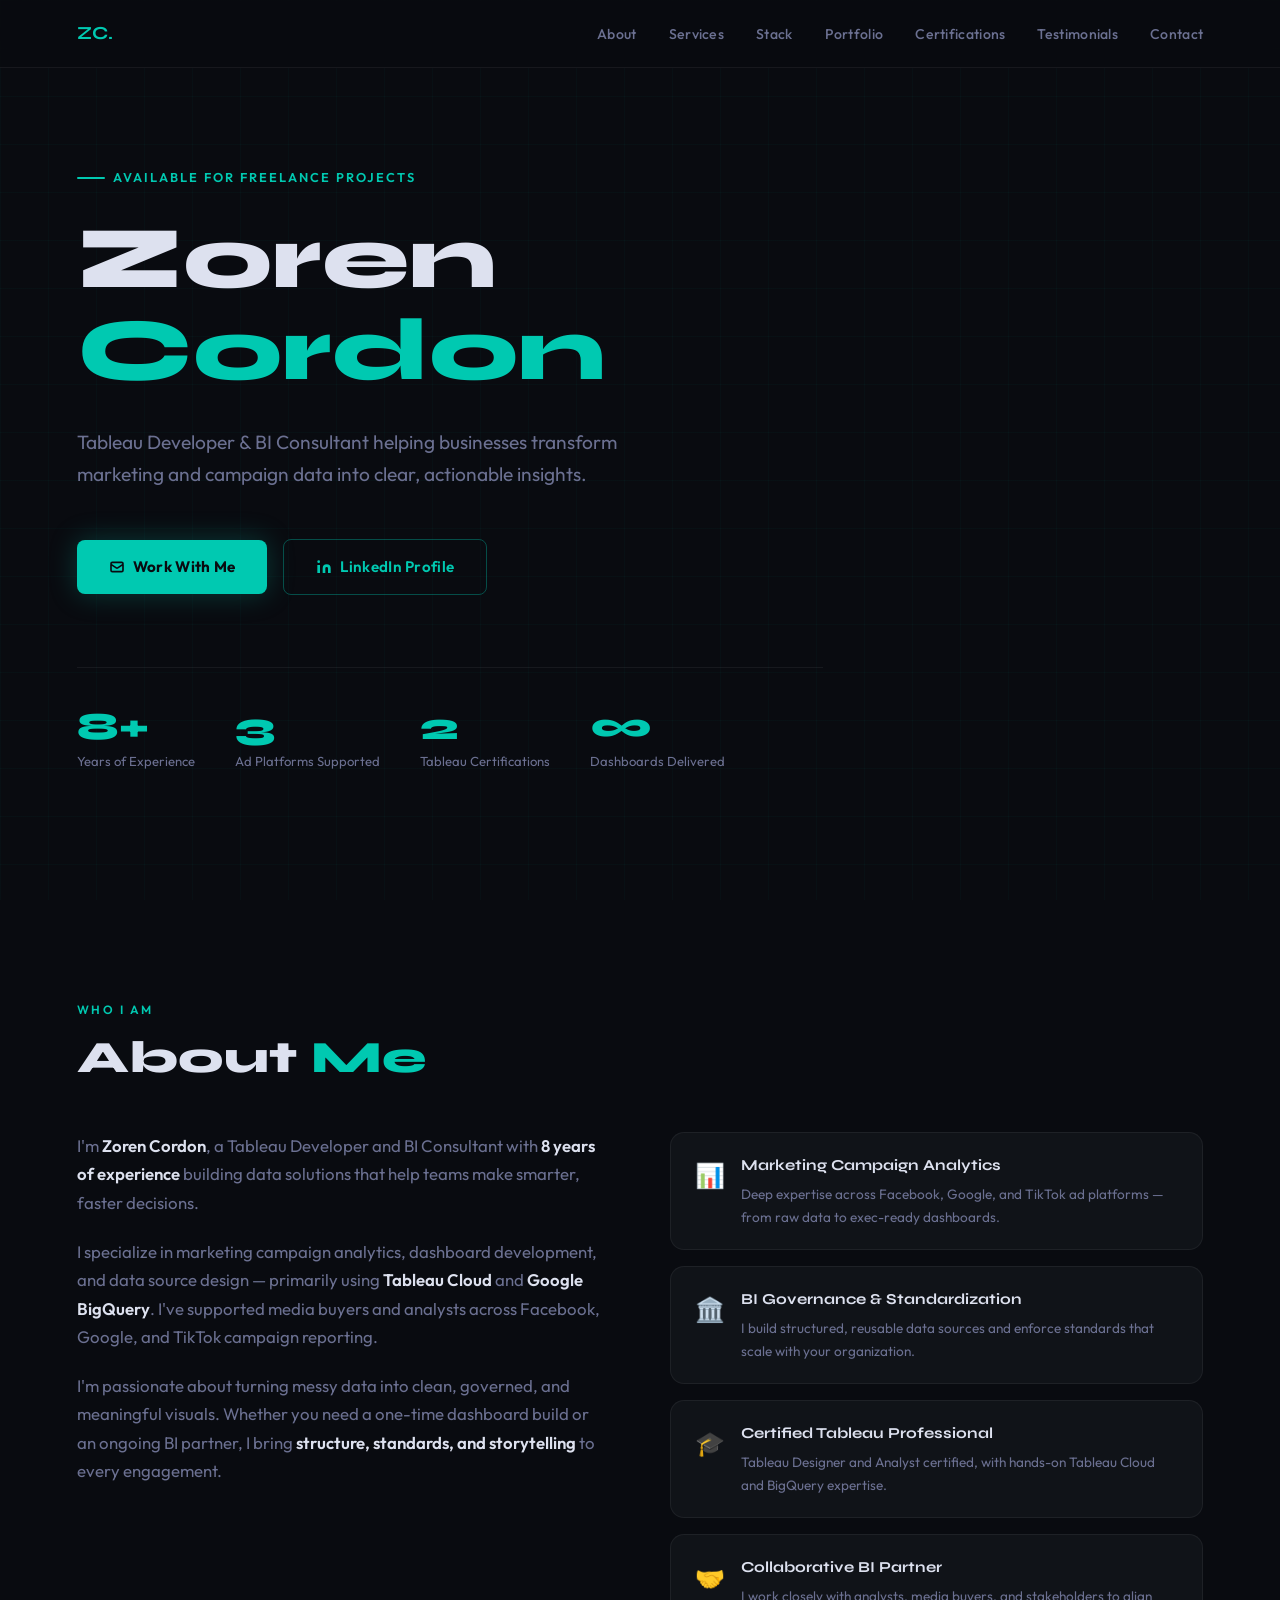
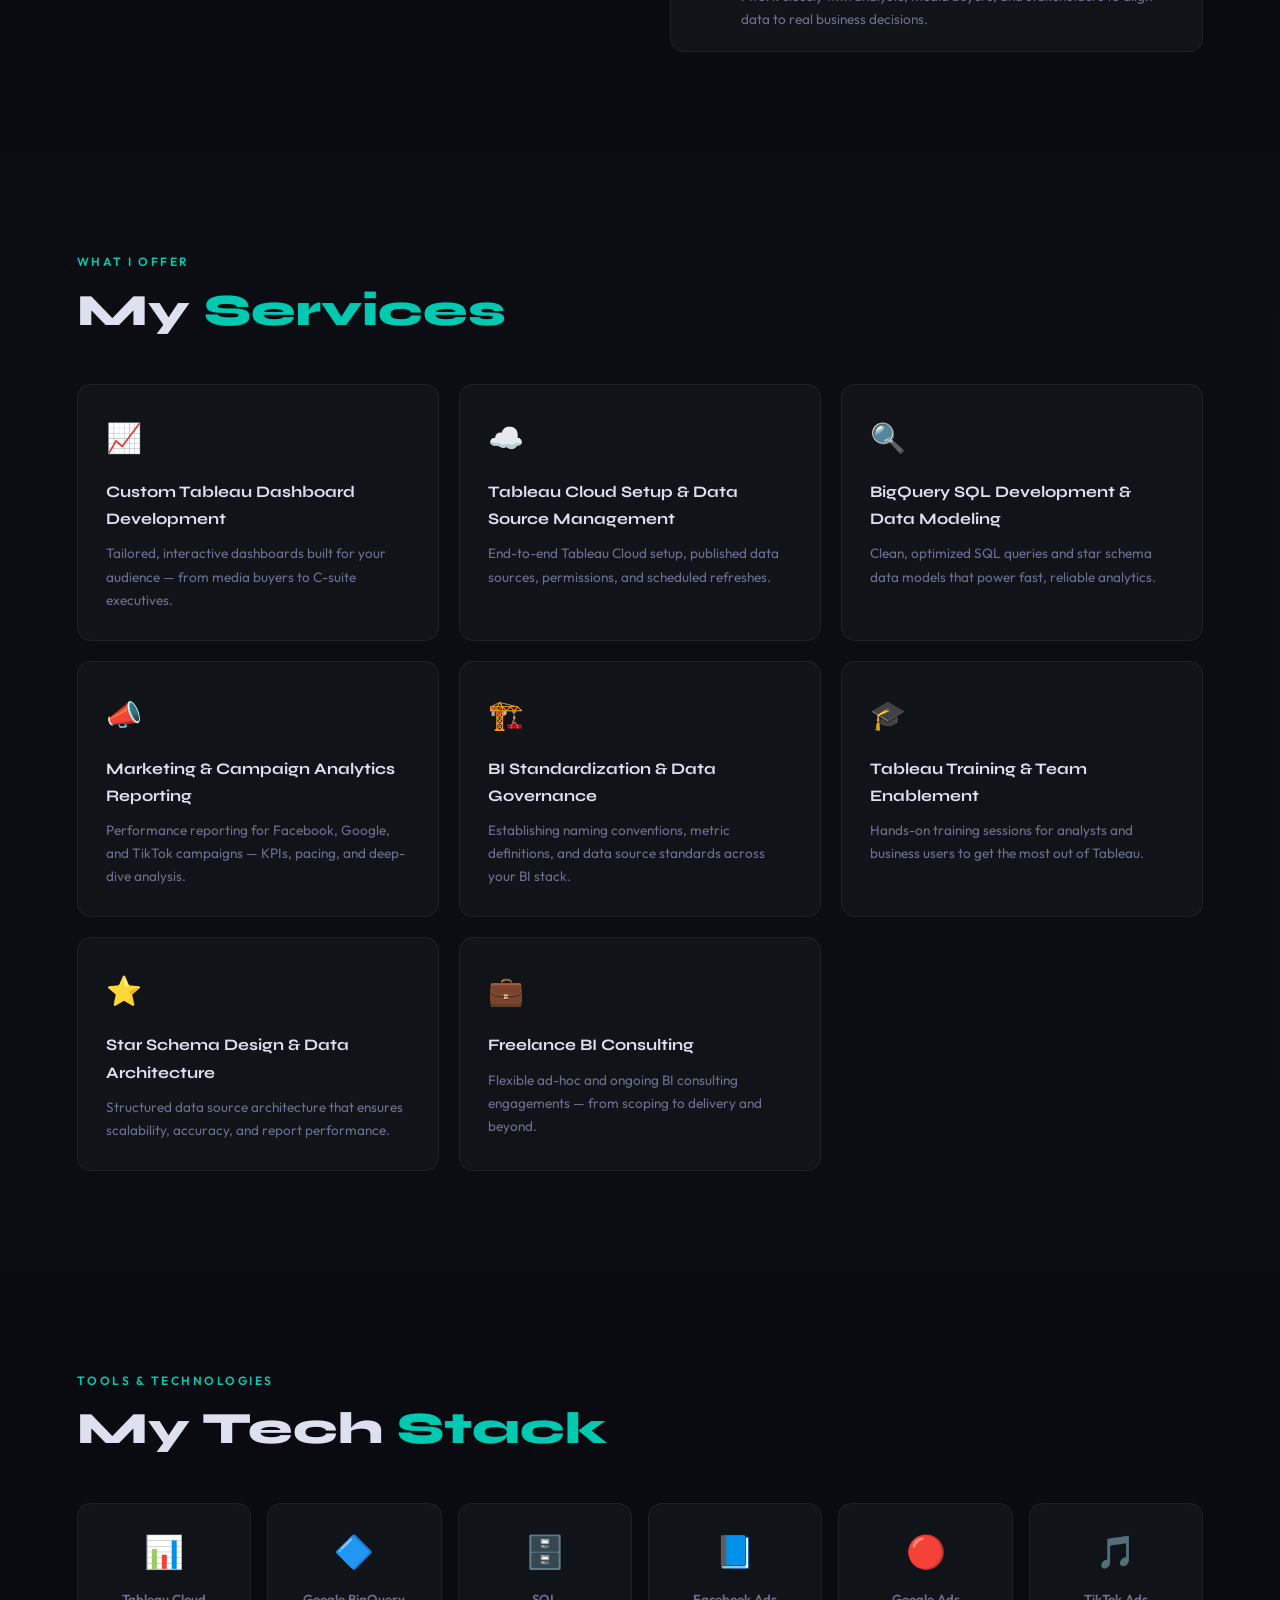
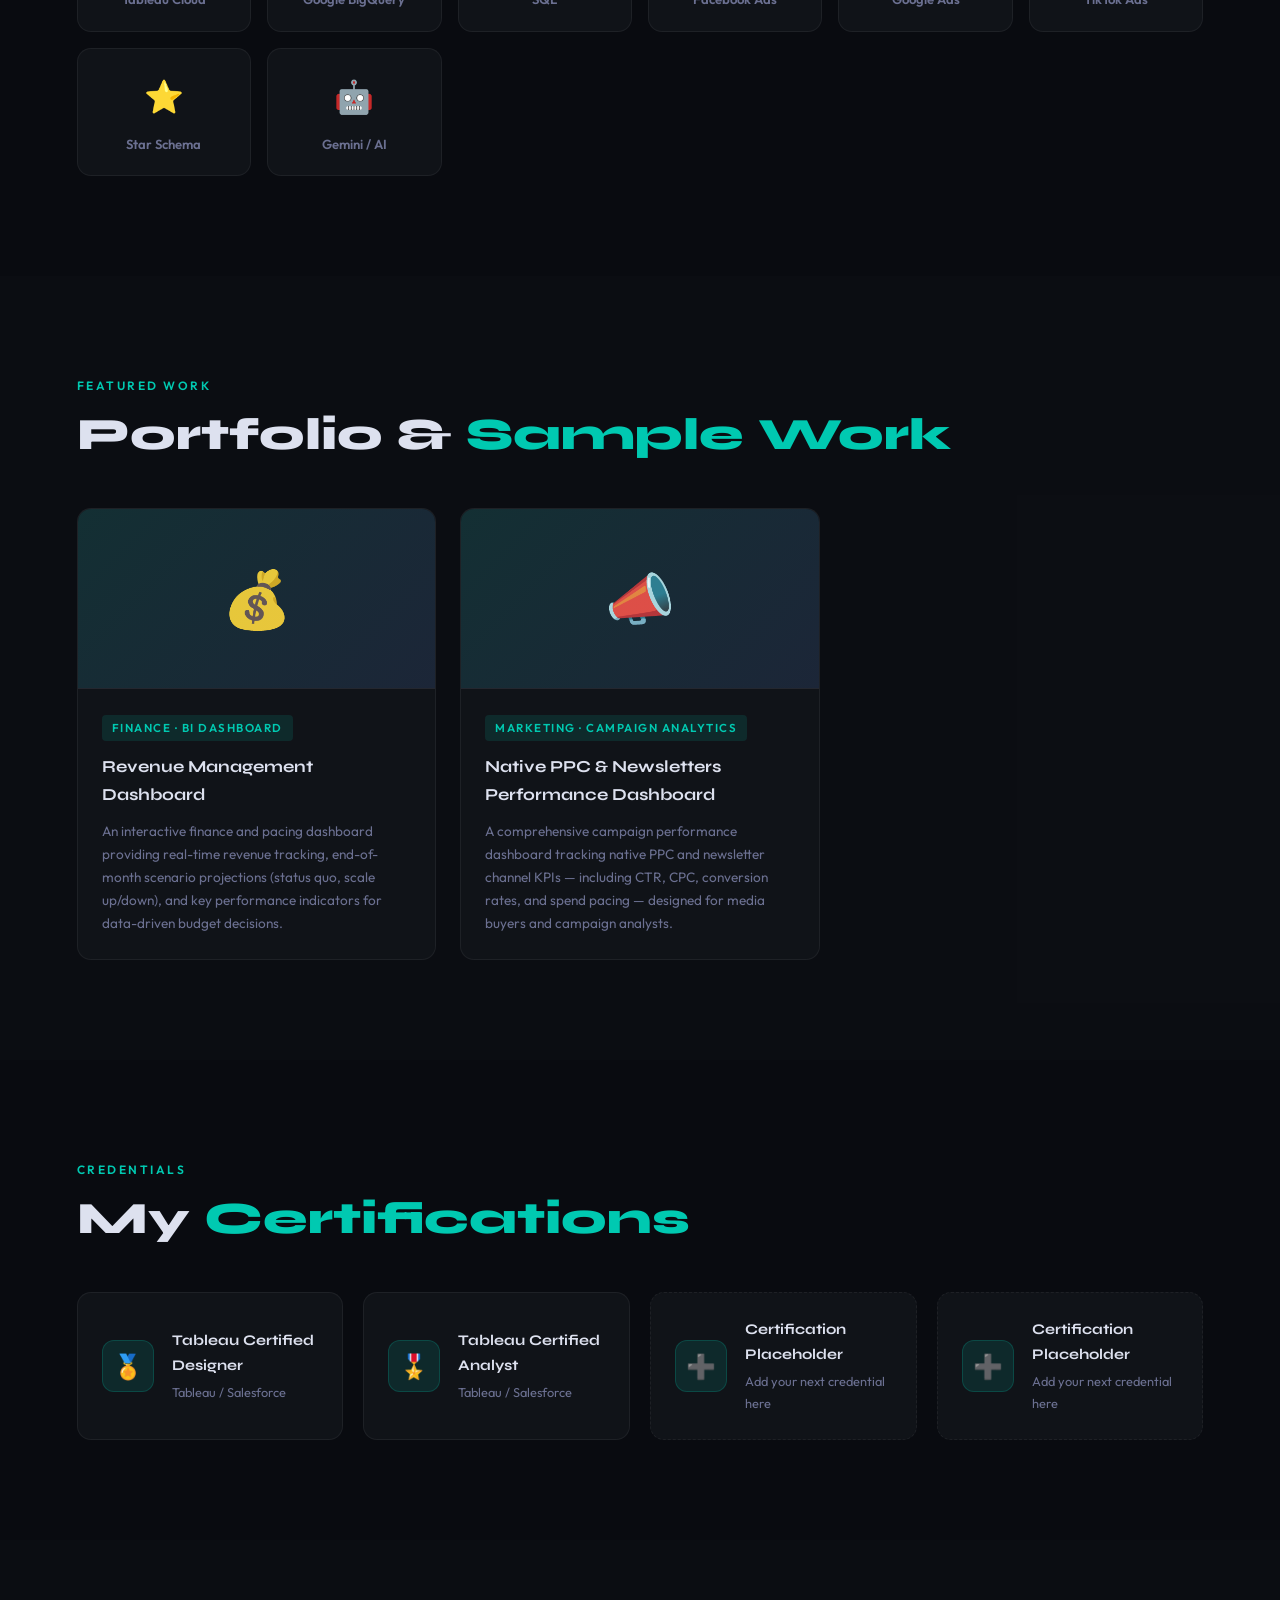
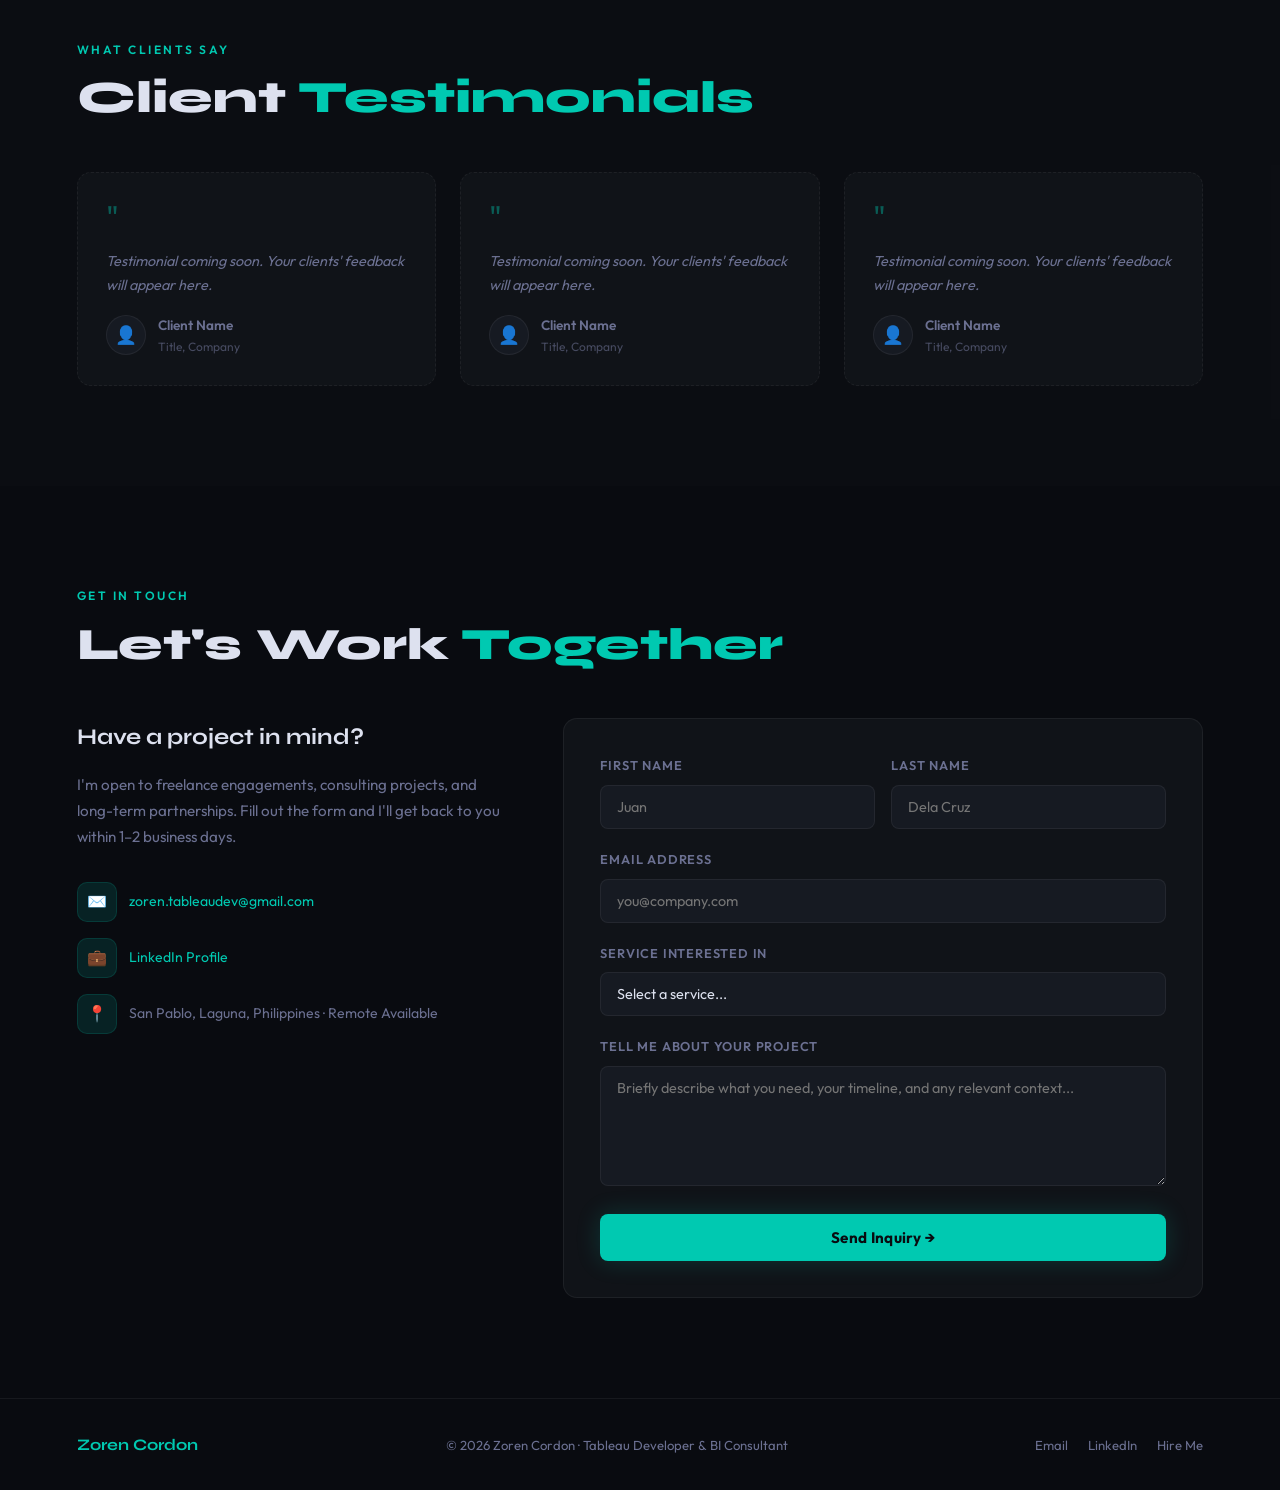
==== index.html @ 8e5d85dc "Add files via upload" ====
<!DOCTYPE html>
<html lang="en">
<head>
  <meta charset="UTF-8" />
  <meta name="viewport" content="width=device-width, initial-scale=1.0" />
  <title>Zoren Cordon | Tableau Developer & BI Consultant</title>
  <link href="https://fonts.googleapis.com/css2?family=Syne:wght@600;700;800&family=Outfit:wght@300;400;500;600&display=swap" rel="stylesheet" />
  <style>
    *, *::before, *::after { box-sizing: border-box; margin: 0; padding: 0; }

    :root {
      --bg:        #090B10;
      --bg-card:   #101318;
      --bg-raise:  #161A22;
      --teal:      #00C9B1;
      --teal-dim:  rgba(0,201,177,.12);
      --blue:      #4F8EF7;
      --blue-dim:  rgba(79,142,247,.10);
      --txt:       #DDE1EF;
      --txt-muted: #6B7091;
      --border:    rgba(255,255,255,.06);
      --radius:    14px;
    }

    html { scroll-behavior: smooth; }

    body {
      background: var(--bg);
      color: var(--txt);
      font-family: 'Outfit', sans-serif;
      font-weight: 400;
      line-height: 1.7;
      overflow-x: hidden;
    }

    /* ── GRID BACKGROUND ── */
    body::before {
      content: '';
      position: fixed;
      inset: 0;
      background-image:
        linear-gradient(rgba(0,201,177,.03) 1px, transparent 1px),
        linear-gradient(90deg, rgba(0,201,177,.03) 1px, transparent 1px);
      background-size: 48px 48px;
      pointer-events: none;
      z-index: 0;
    }

    /* ── NAV ── */
    nav {
      position: fixed;
      top: 0; left: 0; right: 0;
      z-index: 100;
      display: flex;
      align-items: center;
      justify-content: space-between;
      padding: 18px 6vw;
      background: rgba(9,11,16,.85);
      backdrop-filter: blur(14px);
      border-bottom: 1px solid var(--border);
    }

    .nav-logo {
      font-family: 'Syne', sans-serif;
      font-size: 1.15rem;
      font-weight: 700;
      color: var(--teal);
      letter-spacing: .5px;
      text-decoration: none;
    }

    .nav-links { display: flex; gap: 2rem; list-style: none; }
    .nav-links a {
      color: var(--txt-muted);
      text-decoration: none;
      font-size: .88rem;
      font-weight: 500;
      letter-spacing: .3px;
      transition: color .2s;
    }
    .nav-links a:hover { color: var(--teal); }

    /* ── SECTIONS ── */
    section { position: relative; z-index: 1; padding: 100px 6vw; }
    section:first-of-type { padding-top: 140px; }

    .section-label {
      font-size: .75rem;
      font-weight: 600;
      letter-spacing: 2.5px;
      text-transform: uppercase;
      color: var(--teal);
      margin-bottom: 12px;
    }

    h2.section-title {
      font-family: 'Syne', sans-serif;
      font-size: clamp(2rem, 4vw, 2.8rem);
      font-weight: 800;
      color: var(--txt);
      line-height: 1.15;
      margin-bottom: 48px;
    }

    h2.section-title span { color: var(--teal); }

    /* ── HERO ── */
    #hero {
      min-height: 100vh;
      display: flex;
      flex-direction: column;
      justify-content: center;
      padding-top: 120px;
      padding-bottom: 80px;
      max-width: 900px;
    }

    .hero-eyebrow {
      display: inline-flex;
      align-items: center;
      gap: 8px;
      font-size: .8rem;
      font-weight: 600;
      letter-spacing: 2px;
      text-transform: uppercase;
      color: var(--teal);
      margin-bottom: 24px;
    }

    .hero-eyebrow::before {
      content: '';
      display: block;
      width: 28px; height: 2px;
      background: var(--teal);
      border-radius: 2px;
    }

    h1 {
      font-family: 'Syne', sans-serif;
      font-size: clamp(3rem, 7vw, 5.5rem);
      font-weight: 800;
      line-height: 1.05;
      color: var(--txt);
      margin-bottom: 28px;
    }

    h1 .accent { color: var(--teal); }

    .hero-tagline {
      font-size: clamp(1rem, 2vw, 1.2rem);
      color: var(--txt-muted);
      max-width: 620px;
      margin-bottom: 48px;
      font-weight: 400;
      line-height: 1.7;
    }

    .hero-cta {
      display: flex;
      flex-wrap: wrap;
      gap: 16px;
      align-items: center;
    }

    .btn-primary {
      display: inline-flex;
      align-items: center;
      gap: 8px;
      padding: 14px 32px;
      background: var(--teal);
      color: #090B10;
      border-radius: 8px;
      font-weight: 700;
      font-size: .95rem;
      text-decoration: none;
      letter-spacing: .3px;
      transition: transform .2s, box-shadow .2s;
      box-shadow: 0 0 28px rgba(0,201,177,.25);
    }

    .btn-primary:hover {
      transform: translateY(-2px);
      box-shadow: 0 0 40px rgba(0,201,177,.4);
    }

    .btn-secondary {
      display: inline-flex;
      align-items: center;
      gap: 8px;
      padding: 14px 32px;
      border: 1px solid rgba(0,201,177,.35);
      color: var(--teal);
      border-radius: 8px;
      font-weight: 600;
      font-size: .95rem;
      text-decoration: none;
      letter-spacing: .3px;
      transition: background .2s, border-color .2s;
    }

    .btn-secondary:hover {
      background: var(--teal-dim);
      border-color: var(--teal);
    }

    .hero-stats {
      display: flex;
      flex-wrap: wrap;
      gap: 40px;
      margin-top: 72px;
      padding-top: 40px;
      border-top: 1px solid var(--border);
    }

    .stat-num {
      font-family: 'Syne', sans-serif;
      font-size: 2.4rem;
      font-weight: 800;
      color: var(--teal);
      line-height: 1;
    }

    .stat-label {
      font-size: .82rem;
      color: var(--txt-muted);
      margin-top: 4px;
      font-weight: 400;
    }

    /* ── ABOUT ── */
    #about .about-grid {
      display: grid;
      grid-template-columns: 1fr 1fr;
      gap: 60px;
      align-items: start;
    }

    .about-text p {
      color: var(--txt-muted);
      font-size: 1.05rem;
      margin-bottom: 20px;
    }

    .about-text p strong { color: var(--txt); font-weight: 600; }

    .about-highlights { display: flex; flex-direction: column; gap: 16px; }

    .highlight-card {
      background: var(--bg-card);
      border: 1px solid var(--border);
      border-radius: var(--radius);
      padding: 20px 24px;
      display: flex;
      align-items: flex-start;
      gap: 16px;
      transition: border-color .2s, transform .2s;
    }

    .highlight-card:hover {
      border-color: rgba(0,201,177,.3);
      transform: translateX(4px);
    }

    .highlight-icon {
      font-size: 1.5rem;
      flex-shrink: 0;
      margin-top: 2px;
    }

    .highlight-card h4 {
      font-family: 'Syne', sans-serif;
      font-size: .95rem;
      font-weight: 700;
      color: var(--txt);
      margin-bottom: 4px;
    }

    .highlight-card p { font-size: .85rem; color: var(--txt-muted); margin: 0; }

    /* ── SERVICES ── */
    #services { background: rgba(255,255,255,.01); }

    .services-grid {
      display: grid;
      grid-template-columns: repeat(auto-fill, minmax(280px, 1fr));
      gap: 20px;
    }

    .service-card {
      background: var(--bg-card);
      border: 1px solid var(--border);
      border-radius: var(--radius);
      padding: 28px;
      position: relative;
      overflow: hidden;
      transition: border-color .2s, transform .2s;
    }

    .service-card::before {
      content: '';
      position: absolute;
      top: 0; left: 0; right: 0;
      height: 2px;
      background: linear-gradient(90deg, var(--teal), transparent);
      opacity: 0;
      transition: opacity .2s;
    }

    .service-card:hover {
      border-color: rgba(0,201,177,.3);
      transform: translateY(-4px);
    }

    .service-card:hover::before { opacity: 1; }

    .service-icon {
      font-size: 1.8rem;
      margin-bottom: 16px;
      display: block;
    }

    .service-card h3 {
      font-family: 'Syne', sans-serif;
      font-size: 1rem;
      font-weight: 700;
      color: var(--txt);
      margin-bottom: 10px;
    }

    .service-card p { font-size: .85rem; color: var(--txt-muted); }

    /* ── TECH STACK ── */
    .stack-grid {
      display: grid;
      grid-template-columns: repeat(auto-fill, minmax(160px, 1fr));
      gap: 16px;
    }

    .stack-item {
      background: var(--bg-card);
      border: 1px solid var(--border);
      border-radius: var(--radius);
      padding: 20px;
      text-align: center;
      transition: border-color .2s, transform .2s;
    }

    .stack-item:hover {
      border-color: rgba(0,201,177,.35);
      transform: translateY(-3px);
    }

    .stack-item .stack-icon { font-size: 2rem; margin-bottom: 10px; display: block; }

    .stack-item span {
      font-size: .82rem;
      font-weight: 600;
      color: var(--txt-muted);
      display: block;
    }

    /* ── PORTFOLIO ── */
    #portfolio { background: rgba(255,255,255,.01); }

    .portfolio-grid {
      display: grid;
      grid-template-columns: repeat(auto-fill, minmax(340px, 1fr));
      gap: 24px;
    }

    .portfolio-card {
      background: var(--bg-card);
      border: 1px solid var(--border);
      border-radius: var(--radius);
      overflow: hidden;
      transition: border-color .2s, transform .2s;
    }

    .portfolio-card:hover {
      border-color: rgba(0,201,177,.35);
      transform: translateY(-5px);
    }

    .portfolio-thumb {
      height: 180px;
      background: var(--bg-raise);
      display: flex;
      align-items: center;
      justify-content: center;
      font-size: 3.5rem;
      border-bottom: 1px solid var(--border);
      position: relative;
      overflow: hidden;
    }

    .portfolio-thumb::after {
      content: '';
      position: absolute;
      inset: 0;
      background: linear-gradient(135deg, var(--teal-dim), var(--blue-dim));
    }

    .portfolio-body { padding: 24px; }

    .portfolio-tag {
      display: inline-block;
      font-size: .72rem;
      font-weight: 600;
      letter-spacing: 1.5px;
      text-transform: uppercase;
      color: var(--teal);
      background: var(--teal-dim);
      border-radius: 4px;
      padding: 3px 10px;
      margin-bottom: 12px;
    }

    .portfolio-card h3 {
      font-family: 'Syne', sans-serif;
      font-size: 1.05rem;
      font-weight: 700;
      color: var(--txt);
      margin-bottom: 10px;
    }

    .portfolio-card p { font-size: .85rem; color: var(--txt-muted); }

    /* ── CERTIFICATIONS ── */
    .certs-grid {
      display: grid;
      grid-template-columns: repeat(auto-fill, minmax(260px, 1fr));
      gap: 20px;
    }

    .cert-card {
      background: var(--bg-card);
      border: 1px solid var(--border);
      border-radius: var(--radius);
      padding: 24px;
      display: flex;
      align-items: center;
      gap: 18px;
      transition: border-color .2s;
    }

    .cert-card:hover { border-color: rgba(0,201,177,.3); }

    .cert-badge {
      width: 52px; height: 52px;
      background: var(--teal-dim);
      border-radius: 12px;
      display: flex;
      align-items: center;
      justify-content: center;
      font-size: 1.5rem;
      flex-shrink: 0;
      border: 1px solid rgba(0,201,177,.2);
    }

    .cert-card h4 {
      font-family: 'Syne', sans-serif;
      font-size: .92rem;
      font-weight: 700;
      color: var(--txt);
      margin-bottom: 4px;
    }

    .cert-card p { font-size: .8rem; color: var(--txt-muted); }

    .cert-placeholder {
      border-style: dashed;
      opacity: .5;
    }

    /* ── TESTIMONIALS ── */
    #testimonials { background: rgba(255,255,255,.01); }

    .testimonials-grid {
      display: grid;
      grid-template-columns: repeat(auto-fill, minmax(300px, 1fr));
      gap: 24px;
    }

    .testimonial-card {
      background: var(--bg-card);
      border: 1px solid var(--border);
      border-radius: var(--radius);
      padding: 28px;
      position: relative;
      border-style: dashed;
      opacity: .55;
      display: flex;
      flex-direction: column;
      gap: 16px;
    }

    .testimonial-card .quote-icon {
      font-size: 2rem;
      color: var(--teal);
      opacity: .4;
      line-height: 1;
    }

    .testimonial-placeholder {
      font-size: .9rem;
      color: var(--txt-muted);
      font-style: italic;
    }

    .testimonial-author {
      display: flex;
      align-items: center;
      gap: 12px;
      margin-top: auto;
    }

    .author-avatar {
      width: 40px; height: 40px;
      background: var(--bg-raise);
      border-radius: 50%;
      display: flex;
      align-items: center;
      justify-content: center;
      font-size: 1.1rem;
      border: 1px solid var(--border);
    }

    .author-name { font-size: .85rem; font-weight: 600; color: var(--txt-muted); }
    .author-title { font-size: .75rem; color: var(--txt-muted); opacity: .6; }

    /* ── CONTACT ── */
    .contact-wrap {
      display: grid;
      grid-template-columns: 1fr 1.5fr;
      gap: 60px;
      align-items: start;
    }

    .contact-info h3 {
      font-family: 'Syne', sans-serif;
      font-size: 1.4rem;
      font-weight: 700;
      margin-bottom: 16px;
      color: var(--txt);
    }

    .contact-info p { color: var(--txt-muted); font-size: .95rem; margin-bottom: 32px; }

    .contact-detail {
      display: flex;
      align-items: center;
      gap: 12px;
      margin-bottom: 16px;
    }

    .contact-detail-icon {
      width: 40px; height: 40px;
      background: var(--teal-dim);
      border-radius: 10px;
      display: flex;
      align-items: center;
      justify-content: center;
      font-size: 1rem;
      flex-shrink: 0;
      border: 1px solid rgba(0,201,177,.15);
    }

    .contact-detail span { font-size: .88rem; color: var(--txt-muted); }
    .contact-detail a { font-size: .88rem; color: var(--teal); text-decoration: none; }
    .contact-detail a:hover { text-decoration: underline; }

    /* FORM */
    .contact-form {
      background: var(--bg-card);
      border: 1px solid var(--border);
      border-radius: var(--radius);
      padding: 36px;
    }

    .form-row {
      display: grid;
      grid-template-columns: 1fr 1fr;
      gap: 16px;
    }

    .form-group { margin-bottom: 20px; }

    .form-group label {
      display: block;
      font-size: .8rem;
      font-weight: 600;
      letter-spacing: .8px;
      text-transform: uppercase;
      color: var(--txt-muted);
      margin-bottom: 8px;
    }

    .form-group input,
    .form-group select,
    .form-group textarea {
      width: 100%;
      background: var(--bg-raise);
      border: 1px solid var(--border);
      border-radius: 8px;
      padding: 12px 16px;
      color: var(--txt);
      font-family: 'Outfit', sans-serif;
      font-size: .9rem;
      outline: none;
      transition: border-color .2s, box-shadow .2s;
      appearance: none;
    }

    .form-group select option { background: #161A22; }

    .form-group input:focus,
    .form-group select:focus,
    .form-group textarea:focus {
      border-color: var(--teal);
      box-shadow: 0 0 0 3px rgba(0,201,177,.1);
    }

    .form-group textarea { resize: vertical; min-height: 120px; }

    .form-submit {
      width: 100%;
      padding: 14px;
      background: var(--teal);
      color: #090B10;
      border: none;
      border-radius: 8px;
      font-family: 'Outfit', sans-serif;
      font-size: .95rem;
      font-weight: 700;
      cursor: pointer;
      letter-spacing: .3px;
      transition: transform .2s, box-shadow .2s;
      box-shadow: 0 0 24px rgba(0,201,177,.2);
    }

    .form-submit:hover {
      transform: translateY(-2px);
      box-shadow: 0 0 36px rgba(0,201,177,.35);
    }

    /* ── FOOTER ── */
    footer {
      position: relative;
      z-index: 1;
      border-top: 1px solid var(--border);
      padding: 32px 6vw;
      display: flex;
      justify-content: space-between;
      align-items: center;
      flex-wrap: wrap;
      gap: 16px;
    }

    .footer-logo {
      font-family: 'Syne', sans-serif;
      font-size: 1rem;
      font-weight: 700;
      color: var(--teal);
    }

    .footer-copy { font-size: .82rem; color: var(--txt-muted); }

    .footer-links { display: flex; gap: 20px; }

    .footer-links a {
      font-size: .82rem;
      color: var(--txt-muted);
      text-decoration: none;
      transition: color .2s;
    }

    .footer-links a:hover { color: var(--teal); }

    /* ── SCROLL ANIMATIONS ── */
    .reveal {
      opacity: 0;
      transform: translateY(28px);
      transition: opacity .6s ease, transform .6s ease;
    }

    .reveal.visible {
      opacity: 1;
      transform: translateY(0);
    }

    /* ── HAMBURGER (mobile) ── */
    .hamburger {
      display: none;
      flex-direction: column;
      gap: 5px;
      cursor: pointer;
      padding: 4px;
    }

    .hamburger span {
      display: block;
      width: 22px; height: 2px;
      background: var(--txt);
      border-radius: 2px;
      transition: .3s;
    }

    /* ── RESPONSIVE ── */
    @media (max-width: 900px) {
      .nav-links { display: none; }
      .hamburger { display: flex; }
      #about .about-grid { grid-template-columns: 1fr; gap: 36px; }
      .contact-wrap { grid-template-columns: 1fr; gap: 36px; }
      .form-row { grid-template-columns: 1fr; }
      footer { flex-direction: column; text-align: center; }
    }

    @media (max-width: 600px) {
      section { padding: 72px 5vw; }
      .hero-stats { gap: 24px; }
    }
  </style>
</head>
<body>

<!-- NAV -->
<nav>
  <a class="nav-logo" href="#hero">ZC.</a>
  <ul class="nav-links">
    <li><a href="#about">About</a></li>
    <li><a href="#services">Services</a></li>
    <li><a href="#stack">Stack</a></li>
    <li><a href="#portfolio">Portfolio</a></li>
    <li><a href="#certifications">Certifications</a></li>
    <li><a href="#testimonials">Testimonials</a></li>
    <li><a href="#contact">Contact</a></li>
  </ul>
  <div class="hamburger" onclick="toggleMenu()">
    <span></span><span></span><span></span>
  </div>
</nav>

<!-- HERO -->
<section id="hero">
  <div class="hero-eyebrow">Available for Freelance Projects</div>
  <h1>Zoren<br /><span class="accent">Cordon</span></h1>
  <p class="hero-tagline">Tableau Developer &amp; BI Consultant helping businesses transform marketing and campaign data into clear, actionable insights.</p>
  <div class="hero-cta">
    <a href="#contact" class="btn-primary">
      <svg width="16" height="16" fill="none" viewBox="0 0 24 24" stroke="currentColor" stroke-width="2.5"><path stroke-linecap="round" stroke-linejoin="round" d="M3 8l7.89 5.26a2 2 0 002.22 0L21 8M5 19h14a2 2 0 002-2V7a2 2 0 00-2-2H5a2 2 0 00-2 2v10a2 2 0 002 2z"/></svg>
      Work With Me
    </a>
    <a href="https://www.linkedin.com/in/rozauro-cordon-082a2314a/" target="_blank" class="btn-secondary">
      <svg width="16" height="16" fill="currentColor" viewBox="0 0 24 24"><path d="M16 8a6 6 0 016 6v7h-4v-7a2 2 0 00-2-2 2 2 0 00-2 2v7h-4v-7a6 6 0 016-6zM2 9h4v12H2z"/><circle cx="4" cy="4" r="2"/></svg>
      LinkedIn Profile
    </a>
  </div>
  <div class="hero-stats">
    <div>
      <div class="stat-num">8+</div>
      <div class="stat-label">Years of Experience</div>
    </div>
    <div>
      <div class="stat-num">3</div>
      <div class="stat-label">Ad Platforms Supported</div>
    </div>
    <div>
      <div class="stat-num">2</div>
      <div class="stat-label">Tableau Certifications</div>
    </div>
    <div>
      <div class="stat-num">∞</div>
      <div class="stat-label">Dashboards Delivered</div>
    </div>
  </div>
</section>

<!-- ABOUT -->
<section id="about">
  <div class="section-label">Who I Am</div>
  <h2 class="section-title">About <span>Me</span></h2>
  <div class="about-grid">
    <div class="about-text reveal">
      <p>I'm <strong>Zoren Cordon</strong>, a Tableau Developer and BI Consultant with <strong>8 years of experience</strong> building data solutions that help teams make smarter, faster decisions.</p>
      <p>I specialize in marketing campaign analytics, dashboard development, and data source design — primarily using <strong>Tableau Cloud</strong> and <strong>Google BigQuery</strong>. I've supported media buyers and analysts across Facebook, Google, and TikTok campaign reporting.</p>
      <p>I'm passionate about turning messy data into clean, governed, and meaningful visuals. Whether you need a one-time dashboard build or an ongoing BI partner, I bring <strong>structure, standards, and storytelling</strong> to every engagement.</p>
    </div>
    <div class="about-highlights reveal">
      <div class="highlight-card">
        <div class="highlight-icon">📊</div>
        <div>
          <h4>Marketing Campaign Analytics</h4>
          <p>Deep expertise across Facebook, Google, and TikTok ad platforms — from raw data to exec-ready dashboards.</p>
        </div>
      </div>
      <div class="highlight-card">
        <div class="highlight-icon">🏛️</div>
        <div>
          <h4>BI Governance & Standardization</h4>
          <p>I build structured, reusable data sources and enforce standards that scale with your organization.</p>
        </div>
      </div>
      <div class="highlight-card">
        <div class="highlight-icon">🎓</div>
        <div>
          <h4>Certified Tableau Professional</h4>
          <p>Tableau Designer and Analyst certified, with hands-on Tableau Cloud and BigQuery expertise.</p>
        </div>
      </div>
      <div class="highlight-card">
        <div class="highlight-icon">🤝</div>
        <div>
          <h4>Collaborative BI Partner</h4>
          <p>I work closely with analysts, media buyers, and stakeholders to align data to real business decisions.</p>
        </div>
      </div>
    </div>
  </div>
</section>

<!-- SERVICES -->
<section id="services">
  <div class="section-label">What I Offer</div>
  <h2 class="section-title">My <span>Services</span></h2>
  <div class="services-grid">
    <div class="service-card reveal">
      <span class="service-icon">📈</span>
      <h3>Custom Tableau Dashboard Development</h3>
      <p>Tailored, interactive dashboards built for your audience — from media buyers to C-suite executives.</p>
    </div>
    <div class="service-card reveal">
      <span class="service-icon">☁️</span>
      <h3>Tableau Cloud Setup & Data Source Management</h3>
      <p>End-to-end Tableau Cloud setup, published data sources, permissions, and scheduled refreshes.</p>
    </div>
    <div class="service-card reveal">
      <span class="service-icon">🔍</span>
      <h3>BigQuery SQL Development & Data Modeling</h3>
      <p>Clean, optimized SQL queries and star schema data models that power fast, reliable analytics.</p>
    </div>
    <div class="service-card reveal">
      <span class="service-icon">📣</span>
      <h3>Marketing & Campaign Analytics Reporting</h3>
      <p>Performance reporting for Facebook, Google, and TikTok campaigns — KPIs, pacing, and deep-dive analysis.</p>
    </div>
    <div class="service-card reveal">
      <span class="service-icon">🏗️</span>
      <h3>BI Standardization & Data Governance</h3>
      <p>Establishing naming conventions, metric definitions, and data source standards across your BI stack.</p>
    </div>
    <div class="service-card reveal">
      <span class="service-icon">🎓</span>
      <h3>Tableau Training & Team Enablement</h3>
      <p>Hands-on training sessions for analysts and business users to get the most out of Tableau.</p>
    </div>
    <div class="service-card reveal">
      <span class="service-icon">⭐</span>
      <h3>Star Schema Design & Data Architecture</h3>
      <p>Structured data source architecture that ensures scalability, accuracy, and report performance.</p>
    </div>
    <div class="service-card reveal">
      <span class="service-icon">💼</span>
      <h3>Freelance BI Consulting</h3>
      <p>Flexible ad-hoc and ongoing BI consulting engagements — from scoping to delivery and beyond.</p>
    </div>
  </div>
</section>

<!-- TECH STACK -->
<section id="stack">
  <div class="section-label">Tools & Technologies</div>
  <h2 class="section-title">My Tech <span>Stack</span></h2>
  <div class="stack-grid">
    <div class="stack-item reveal">
      <span class="stack-icon">📊</span>
      <span>Tableau Cloud</span>
    </div>
    <div class="stack-item reveal">
      <span class="stack-icon">🔷</span>
      <span>Google BigQuery</span>
    </div>
    <div class="stack-item reveal">
      <span class="stack-icon">🗄️</span>
      <span>SQL</span>
    </div>
    <div class="stack-item reveal">
      <span class="stack-icon">📘</span>
      <span>Facebook Ads</span>
    </div>
    <div class="stack-item reveal">
      <span class="stack-icon">🔴</span>
      <span>Google Ads</span>
    </div>
    <div class="stack-item reveal">
      <span class="stack-icon">🎵</span>
      <span>TikTok Ads</span>
    </div>
    <div class="stack-item reveal">
      <span class="stack-icon">⭐</span>
      <span>Star Schema</span>
    </div>
    <div class="stack-item reveal">
      <span class="stack-icon">🤖</span>
      <span>Gemini / AI</span>
    </div>
  </div>
</section>

<!-- PORTFOLIO -->
<section id="portfolio">
  <div class="section-label">Featured Work</div>
  <h2 class="section-title">Portfolio &amp; <span>Sample Work</span></h2>
  <div class="portfolio-grid">
    <div class="portfolio-card reveal">
      <div class="portfolio-thumb">💰</div>
      <div class="portfolio-body">
        <div class="portfolio-tag">Finance · BI Dashboard</div>
        <h3>Revenue Management Dashboard</h3>
        <p>An interactive finance and pacing dashboard providing real-time revenue tracking, end-of-month scenario projections (status quo, scale up/down), and key performance indicators for data-driven budget decisions.</p>
      </div>
    </div>
    <div class="portfolio-card reveal">
      <div class="portfolio-thumb">📣</div>
      <div class="portfolio-body">
        <div class="portfolio-tag">Marketing · Campaign Analytics</div>
        <h3>Native PPC &amp; Newsletters Performance Dashboard</h3>
        <p>A comprehensive campaign performance dashboard tracking native PPC and newsletter channel KPIs — including CTR, CPC, conversion rates, and spend pacing — designed for media buyers and campaign analysts.</p>
      </div>
    </div>
  </div>
</section>

<!-- CERTIFICATIONS -->
<section id="certifications">
  <div class="section-label">Credentials</div>
  <h2 class="section-title">My <span>Certifications</span></h2>
  <div class="certs-grid">
    <div class="cert-card reveal">
      <div class="cert-badge">🏅</div>
      <div>
        <h4>Tableau Certified Designer</h4>
        <p>Tableau / Salesforce</p>
      </div>
    </div>
    <div class="cert-card reveal">
      <div class="cert-badge">🎖️</div>
      <div>
        <h4>Tableau Certified Analyst</h4>
        <p>Tableau / Salesforce</p>
      </div>
    </div>
    <div class="cert-card cert-placeholder reveal">
      <div class="cert-badge">➕</div>
      <div>
        <h4>Certification Placeholder</h4>
        <p>Add your next credential here</p>
      </div>
    </div>
    <div class="cert-card cert-placeholder reveal">
      <div class="cert-badge">➕</div>
      <div>
        <h4>Certification Placeholder</h4>
        <p>Add your next credential here</p>
      </div>
    </div>
  </div>
</section>

<!-- TESTIMONIALS -->
<section id="testimonials">
  <div class="section-label">What Clients Say</div>
  <h2 class="section-title">Client <span>Testimonials</span></h2>
  <div class="testimonials-grid">
    <div class="testimonial-card reveal">
      <div class="quote-icon">"</div>
      <p class="testimonial-placeholder">Testimonial coming soon. Your clients' feedback will appear here.</p>
      <div class="testimonial-author">
        <div class="author-avatar">👤</div>
        <div>
          <div class="author-name">Client Name</div>
          <div class="author-title">Title, Company</div>
        </div>
      </div>
    </div>
    <div class="testimonial-card reveal">
      <div class="quote-icon">"</div>
      <p class="testimonial-placeholder">Testimonial coming soon. Your clients' feedback will appear here.</p>
      <div class="testimonial-author">
        <div class="author-avatar">👤</div>
        <div>
          <div class="author-name">Client Name</div>
          <div class="author-title">Title, Company</div>
        </div>
      </div>
    </div>
    <div class="testimonial-card reveal">
      <div class="quote-icon">"</div>
      <p class="testimonial-placeholder">Testimonial coming soon. Your clients' feedback will appear here.</p>
      <div class="testimonial-author">
        <div class="author-avatar">👤</div>
        <div>
          <div class="author-name">Client Name</div>
          <div class="author-title">Title, Company</div>
        </div>
      </div>
    </div>
  </div>
</section>

<!-- CONTACT -->
<section id="contact">
  <div class="section-label">Get In Touch</div>
  <h2 class="section-title">Let's Work <span>Together</span></h2>
  <div class="contact-wrap">
    <div class="contact-info reveal">
      <h3>Have a project in mind?</h3>
      <p>I'm open to freelance engagements, consulting projects, and long-term partnerships. Fill out the form and I'll get back to you within 1–2 business days.</p>
      <div class="contact-detail">
        <div class="contact-detail-icon">✉️</div>
        <a href="mailto:zoren.tableaudev@gmail.com">zoren.tableaudev@gmail.com</a>
      </div>
      <div class="contact-detail">
        <div class="contact-detail-icon">💼</div>
        <a href="https://www.linkedin.com/in/rozauro-cordon-082a2314a/" target="_blank">LinkedIn Profile</a>
      </div>
      <div class="contact-detail">
        <div class="contact-detail-icon">📍</div>
        <span>San Pablo, Laguna, Philippines · Remote Available</span>
      </div>
    </div>
    <div class="contact-form reveal">
      <form action="https://formspree.io/f/YOUR_FORM_ID" method="POST">
        <div class="form-row">
          <div class="form-group">
            <label for="fname">First Name</label>
            <input type="text" id="fname" name="first_name" placeholder="Juan" required />
          </div>
          <div class="form-group">
            <label for="lname">Last Name</label>
            <input type="text" id="lname" name="last_name" placeholder="Dela Cruz" required />
          </div>
        </div>
        <div class="form-group">
          <label for="email">Email Address</label>
          <input type="email" id="email" name="email" placeholder="you@company.com" required />
        </div>
        <div class="form-group">
          <label for="service">Service Interested In</label>
          <select id="service" name="service">
            <option value="" disabled selected>Select a service...</option>
            <option>Custom Tableau Dashboard Development</option>
            <option>Tableau Cloud Setup & Data Source Management</option>
            <option>BigQuery SQL Development & Data Modeling</option>
            <option>Marketing & Campaign Analytics Reporting</option>
            <option>BI Standardization & Data Governance</option>
            <option>Tableau Training & Team Enablement</option>
            <option>Star Schema Design & Data Architecture</option>
            <option>Freelance BI Consulting</option>
            <option>Other / Not Sure Yet</option>
          </select>
        </div>
        <div class="form-group">
          <label for="message">Tell Me About Your Project</label>
          <textarea id="message" name="message" placeholder="Briefly describe what you need, your timeline, and any relevant context..."></textarea>
        </div>
        <button type="submit" class="form-submit">Send Inquiry →</button>
      </form>
    </div>
  </div>
</section>

<!-- FOOTER -->
<footer>
  <div class="footer-logo">Zoren Cordon</div>
  <div class="footer-copy">© 2026 Zoren Cordon · Tableau Developer & BI Consultant</div>
  <div class="footer-links">
    <a href="mailto:zoren.tableaudev@gmail.com">Email</a>
    <a href="https://www.linkedin.com/in/rozauro-cordon-082a2314a/" target="_blank">LinkedIn</a>
    <a href="#contact">Hire Me</a>
  </div>
</footer>

<script>
  // Scroll reveal
  const reveals = document.querySelectorAll('.reveal');
  const observer = new IntersectionObserver(entries => {
    entries.forEach((e, i) => {
      if (e.isIntersecting) {
        setTimeout(() => e.target.classList.add('visible'), i * 60);
        observer.unobserve(e.target);
      }
    });
  }, { threshold: 0.1 });
  reveals.forEach(el => observer.observe(el));

  // Mobile menu toggle
  function toggleMenu() {
    const nav = document.querySelector('.nav-links');
    if (nav.style.display === 'flex') {
      nav.style.display = 'none';
    } else {
      Object.assign(nav.style, {
        display: 'flex',
        flexDirection: 'column',
        position: 'absolute',
        top: '64px', left: 0, right: 0,
        background: 'rgba(9,11,16,.97)',
        padding: '20px 6vw 28px',
        borderBottom: '1px solid rgba(255,255,255,.06)',
        gap: '18px'
      });
    }
  }

  // Nav active highlight on scroll
  const sections = document.querySelectorAll('section[id]');
  window.addEventListener('scroll', () => {
    let current = '';
    sections.forEach(s => {
      if (window.scrollY >= s.offsetTop - 100) current = s.id;
    });
    document.querySelectorAll('.nav-links a').forEach(a => {
      a.style.color = a.getAttribute('href') === `#${current}` ? 'var(--teal)' : '';
    });
  });
</script>
</body>
</html>
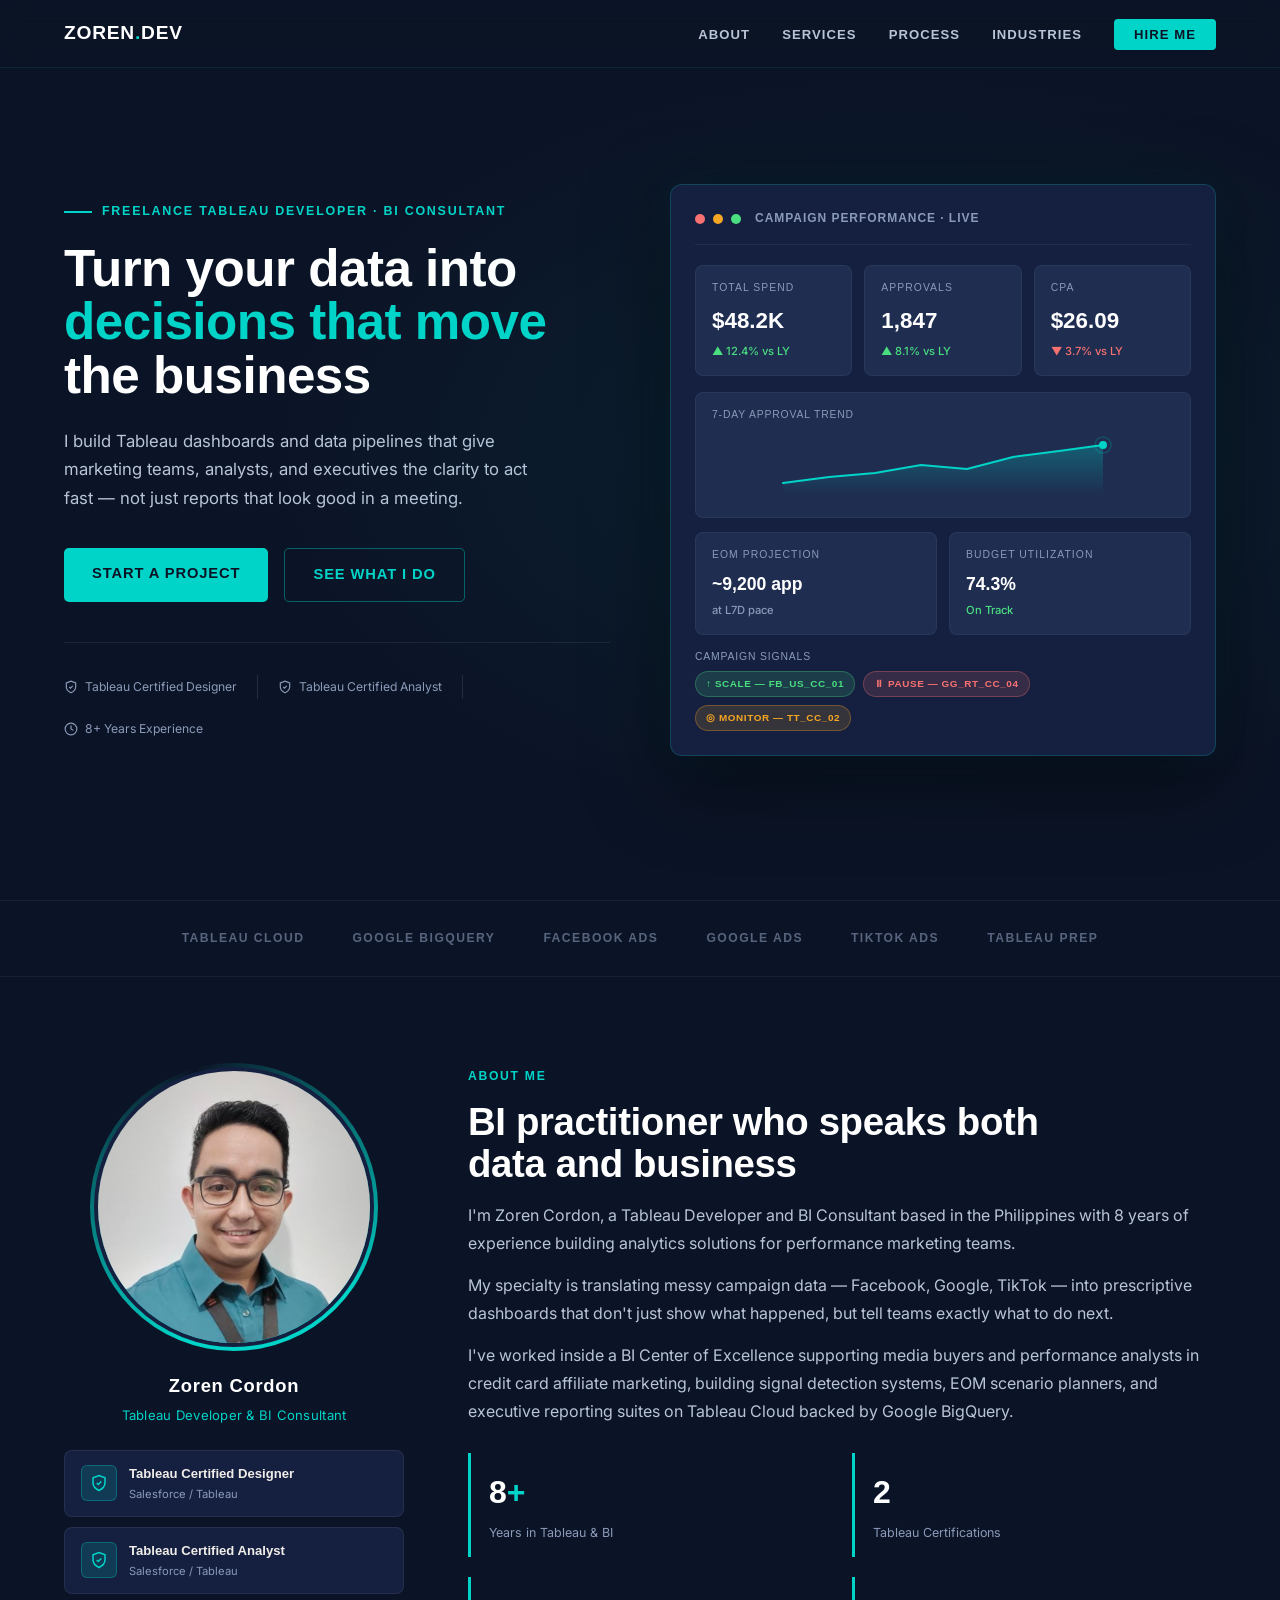
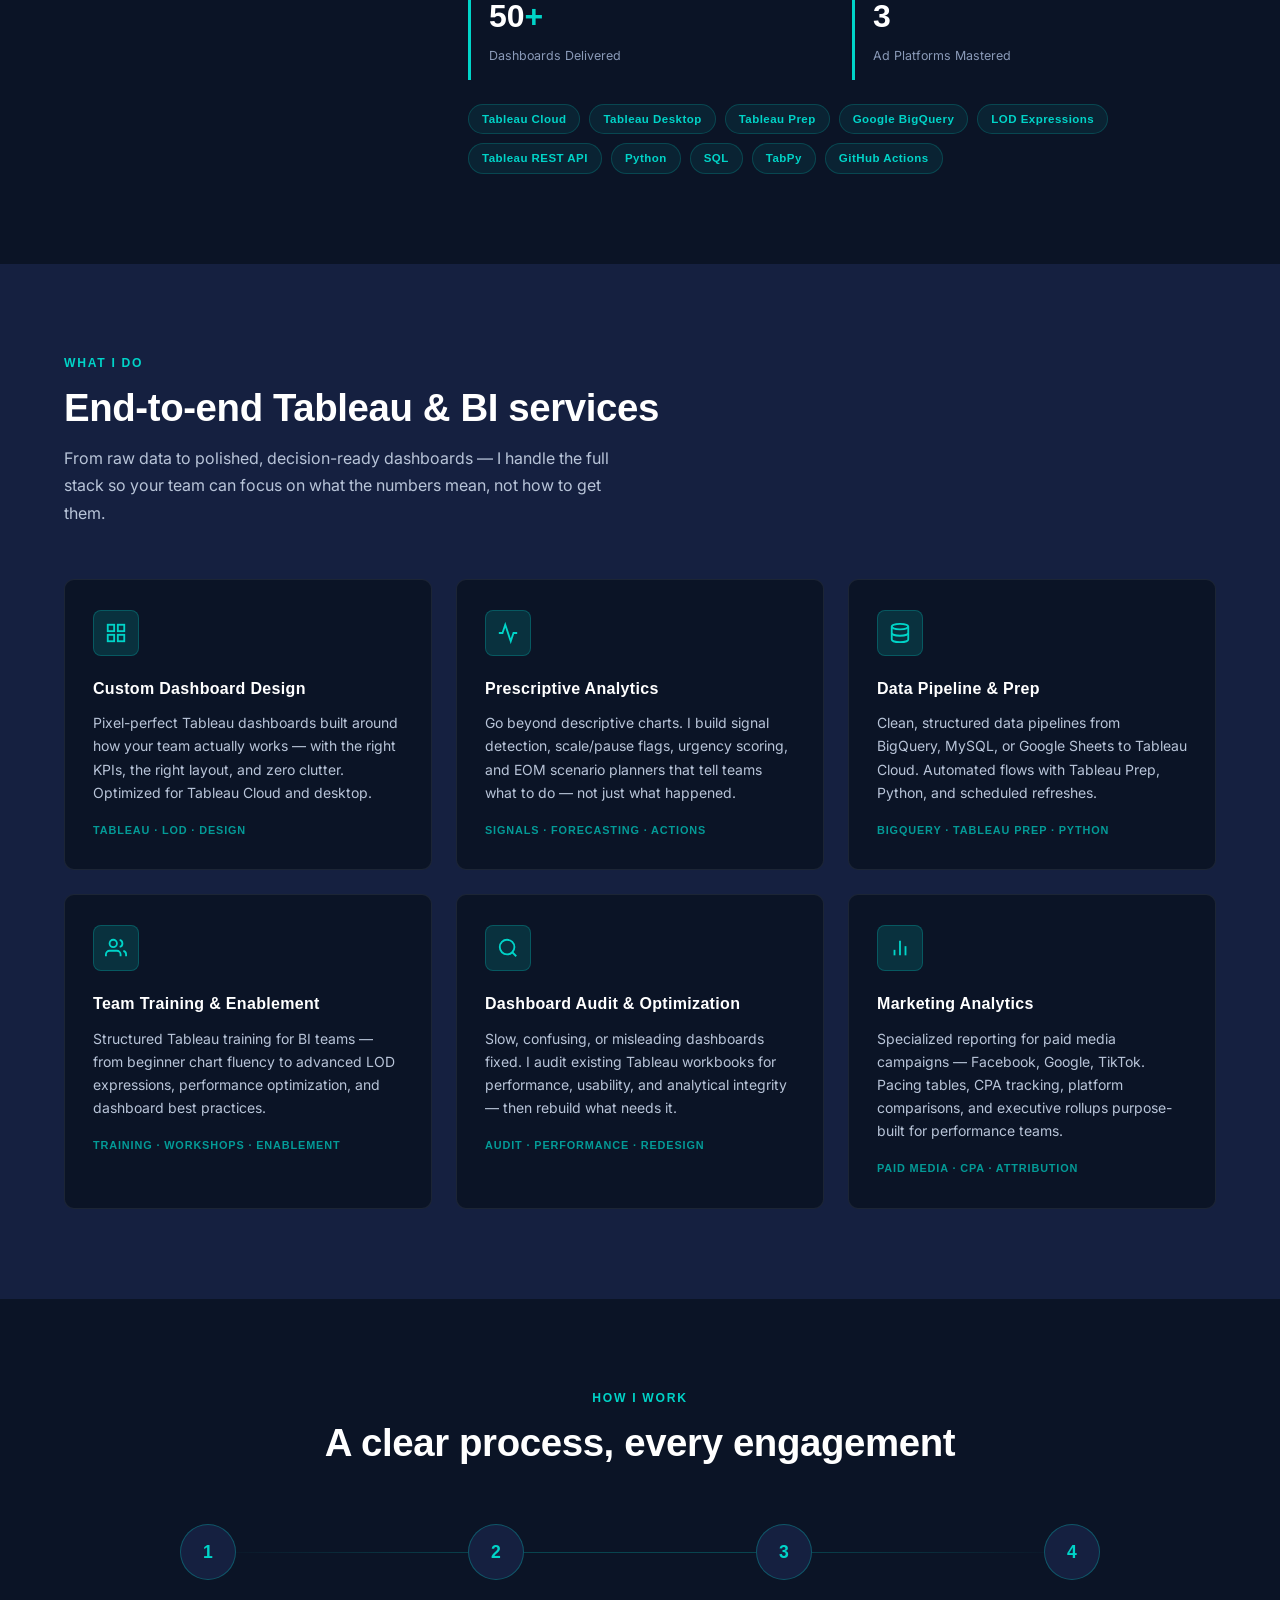
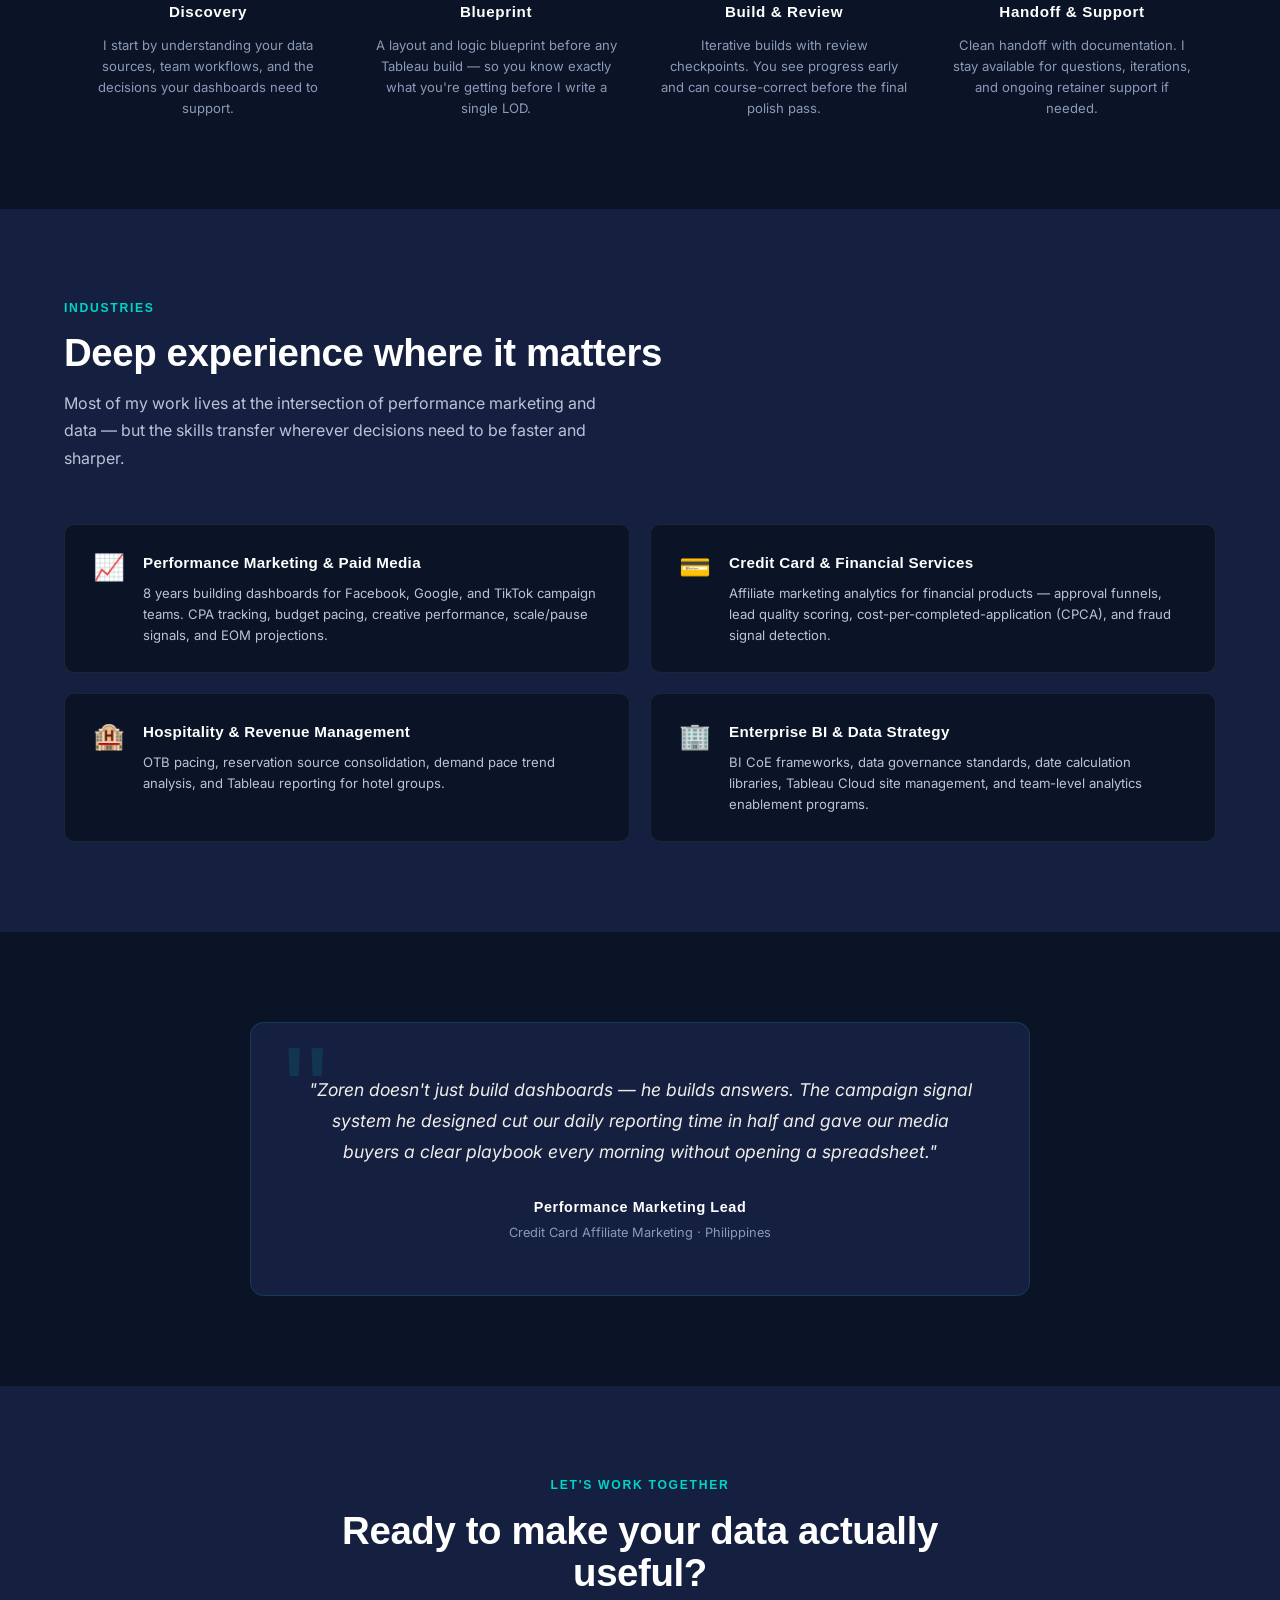
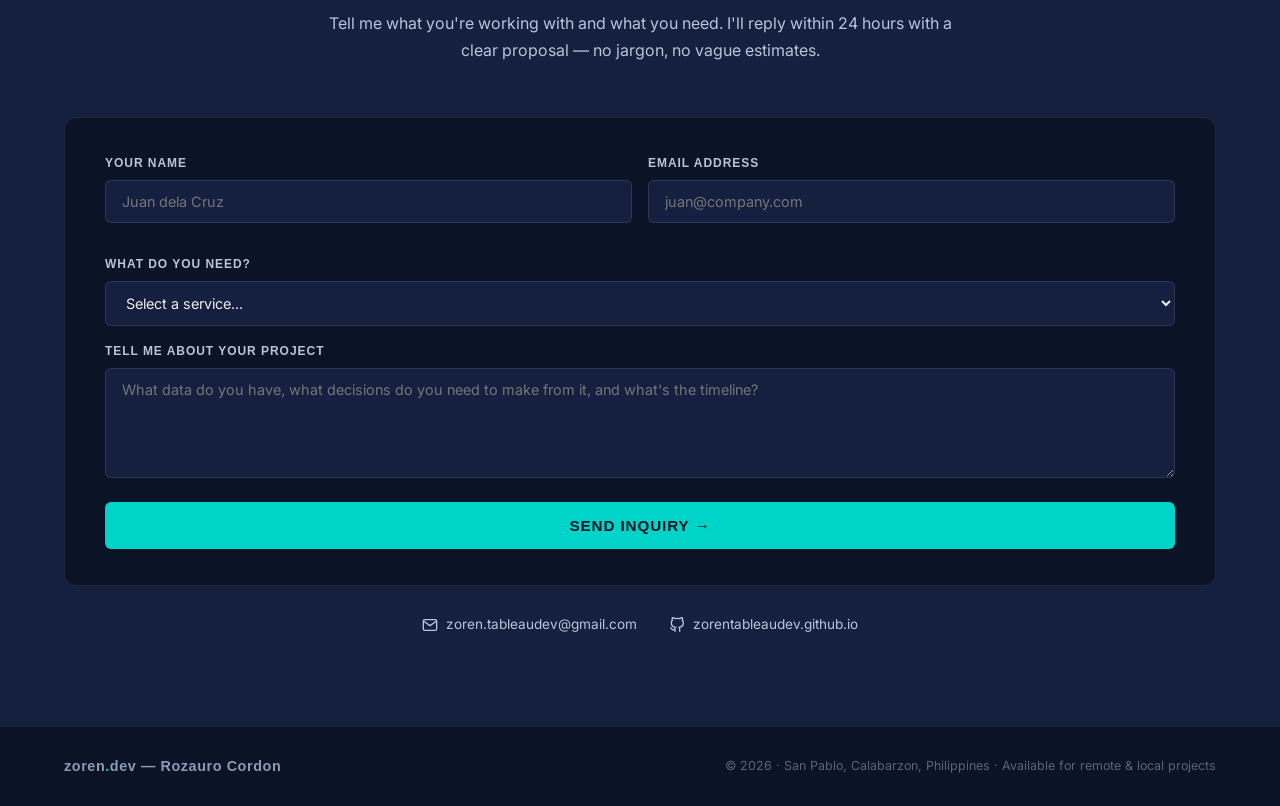
==== commit 0260ed87: "Update index.html" ====
--- a/index.html
+++ b/index.html
@@ -3,1126 +3,1065 @@
 <head>
   <meta charset="UTF-8" />
   <meta name="viewport" content="width=device-width, initial-scale=1.0" />
-  <title>Zoren Cordon | Tableau Developer & BI Consultant</title>
-  <link href="https://fonts.googleapis.com/css2?family=Syne:wght@600;700;800&family=Outfit:wght@300;400;500;600&display=swap" rel="stylesheet" />
+  <title>Zoren Cordon — Tableau Developer & BI Consultant</title>
+  <link rel="preconnect" href="https://fonts.googleapis.com" />
+  <link rel="preconnect" href="https://fonts.gstatic.com" crossorigin />
+  <link href="https://fonts.googleapis.com/css2?family=Inter:wght@300;400;500;600&display=swap" rel="stylesheet" />
   <style>
     *, *::before, *::after { box-sizing: border-box; margin: 0; padding: 0; }
 
     :root {
-      --bg:        #090B10;
-      --bg-card:   #101318;
-      --bg-raise:  #161A22;
-      --teal:      #00C9B1;
-      --teal-dim:  rgba(0,201,177,.12);
-      --blue:      #4F8EF7;
-      --blue-dim:  rgba(79,142,247,.10);
-      --txt:       #DDE1EF;
-      --txt-muted: #6B7091;
-      --border:    rgba(255,255,255,.06);
-      --radius:    14px;
+      --navy: #0B1426;
+      --navy-mid: #152040;
+      --navy-light: #1E2D50;
+      --teal: #00D4C8;
+      --teal-dim: #00B8AD;
+      --teal-glow: rgba(0, 212, 200, 0.15);
+      --amber: #F5A623;
+      --off-white: #F0EDE8;
+      --slate: #8A9AB8;
+      --slate-light: #B8C4D8;
+      --white: #FFFFFF;
     }
 
     html { scroll-behavior: smooth; }
 
     body {
-      background: var(--bg);
-      color: var(--txt);
-      font-family: 'Outfit', sans-serif;
-      font-weight: 400;
-      line-height: 1.7;
+      font-family: 'Bahnschrift', 'DIN Alternate', 'Inter', sans-serif;
+      background: var(--navy);
+      color: var(--off-white);
+      line-height: 1.6;
       overflow-x: hidden;
     }
 
-    /* ── GRID BACKGROUND ── */
-    body::before {
-      content: '';
-      position: fixed;
-      inset: 0;
-      background-image:
-        linear-gradient(rgba(0,201,177,.03) 1px, transparent 1px),
-        linear-gradient(90deg, rgba(0,201,177,.03) 1px, transparent 1px);
-      background-size: 48px 48px;
-      pointer-events: none;
-      z-index: 0;
-    }
+    /* Utility: use Inter only for body text, Bahnschrift SemiCondensed for headings/display */
+    .body-font { font-family: 'Inter', sans-serif; }
 
     /* ── NAV ── */
     nav {
-      position: fixed;
-      top: 0; left: 0; right: 0;
-      z-index: 100;
-      display: flex;
-      align-items: center;
-      justify-content: space-between;
-      padding: 18px 6vw;
-      background: rgba(9,11,16,.85);
-      backdrop-filter: blur(14px);
-      border-bottom: 1px solid var(--border);
-    }
-
+      position: fixed; top: 0; left: 0; right: 0; z-index: 100;
+      padding: 18px 5%;
+      display: flex; justify-content: space-between; align-items: center;
+      background: rgba(11, 20, 38, 0.85);
+      backdrop-filter: blur(12px);
+      border-bottom: 1px solid rgba(0, 212, 200, 0.1);
+    }
     .nav-logo {
-      font-family: 'Syne', sans-serif;
-      font-size: 1.15rem;
-      font-weight: 700;
-      color: var(--teal);
-      letter-spacing: .5px;
+      font-family: 'Bahnschrift', 'DIN Alternate', sans-serif;
+      font-variation-settings: "wdth" 75;
+      font-weight: 700;
+      font-size: 1.2rem;
+      color: var(--white);
+      letter-spacing: 0.04em;
+      text-transform: uppercase;
+    }
+    .nav-logo span { color: var(--teal); }
+    .nav-links { display: flex; gap: 32px; list-style: none; }
+    .nav-links a {
+      font-family: 'Bahnschrift', 'DIN Alternate', sans-serif;
+      font-size: 0.82rem;
+      font-weight: 600;
+      color: var(--slate-light);
       text-decoration: none;
-    }
-
-    .nav-links { display: flex; gap: 2rem; list-style: none; }
-    .nav-links a {
-      color: var(--txt-muted);
-      text-decoration: none;
-      font-size: .88rem;
-      font-weight: 500;
-      letter-spacing: .3px;
-      transition: color .2s;
+      letter-spacing: 0.08em;
+      text-transform: uppercase;
+      transition: color 0.2s;
     }
     .nav-links a:hover { color: var(--teal); }
-
-    /* ── SECTIONS ── */
-    section { position: relative; z-index: 1; padding: 100px 6vw; }
-    section:first-of-type { padding-top: 140px; }
-
-    .section-label {
-      font-size: .75rem;
-      font-weight: 600;
-      letter-spacing: 2.5px;
-      text-transform: uppercase;
-      color: var(--teal);
-      margin-bottom: 12px;
-    }
-
-    h2.section-title {
-      font-family: 'Syne', sans-serif;
-      font-size: clamp(2rem, 4vw, 2.8rem);
-      font-weight: 800;
-      color: var(--txt);
-      line-height: 1.15;
-      margin-bottom: 48px;
-    }
-
-    h2.section-title span { color: var(--teal); }
+    .nav-cta {
+      background: var(--teal);
+      color: var(--navy) !important;
+      padding: 8px 20px;
+      border-radius: 4px;
+      transition: background 0.2s !important;
+    }
+    .nav-cta:hover { background: var(--teal-dim) !important; color: var(--navy) !important; }
 
     /* ── HERO ── */
-    #hero {
+    .hero {
       min-height: 100vh;
-      display: flex;
-      flex-direction: column;
-      justify-content: center;
-      padding-top: 120px;
-      padding-bottom: 80px;
-      max-width: 900px;
-    }
-
-    .hero-eyebrow {
-      display: inline-flex;
-      align-items: center;
-      gap: 8px;
-      font-size: .8rem;
-      font-weight: 600;
-      letter-spacing: 2px;
-      text-transform: uppercase;
-      color: var(--teal);
-      margin-bottom: 24px;
-    }
-
-    .hero-eyebrow::before {
-      content: '';
-      display: block;
-      width: 28px; height: 2px;
-      background: var(--teal);
-      border-radius: 2px;
-    }
-
-    h1 {
-      font-family: 'Syne', sans-serif;
-      font-size: clamp(3rem, 7vw, 5.5rem);
-      font-weight: 800;
-      line-height: 1.05;
-      color: var(--txt);
-      margin-bottom: 28px;
-    }
-
-    h1 .accent { color: var(--teal); }
-
-    .hero-tagline {
-      font-size: clamp(1rem, 2vw, 1.2rem);
-      color: var(--txt-muted);
-      max-width: 620px;
-      margin-bottom: 48px;
-      font-weight: 400;
-      line-height: 1.7;
-    }
-
-    .hero-cta {
-      display: flex;
-      flex-wrap: wrap;
-      gap: 16px;
-      align-items: center;
-    }
-
-    .btn-primary {
-      display: inline-flex;
-      align-items: center;
-      gap: 8px;
-      padding: 14px 32px;
-      background: var(--teal);
-      color: #090B10;
-      border-radius: 8px;
-      font-weight: 700;
-      font-size: .95rem;
-      text-decoration: none;
-      letter-spacing: .3px;
-      transition: transform .2s, box-shadow .2s;
-      box-shadow: 0 0 28px rgba(0,201,177,.25);
-    }
-
-    .btn-primary:hover {
-      transform: translateY(-2px);
-      box-shadow: 0 0 40px rgba(0,201,177,.4);
-    }
-
-    .btn-secondary {
-      display: inline-flex;
-      align-items: center;
-      gap: 8px;
-      padding: 14px 32px;
-      border: 1px solid rgba(0,201,177,.35);
-      color: var(--teal);
-      border-radius: 8px;
-      font-weight: 600;
-      font-size: .95rem;
-      text-decoration: none;
-      letter-spacing: .3px;
-      transition: background .2s, border-color .2s;
-    }
-
-    .btn-secondary:hover {
-      background: var(--teal-dim);
-      border-color: var(--teal);
-    }
-
-    .hero-stats {
-      display: flex;
-      flex-wrap: wrap;
-      gap: 40px;
-      margin-top: 72px;
-      padding-top: 40px;
-      border-top: 1px solid var(--border);
-    }
-
-    .stat-num {
-      font-family: 'Syne', sans-serif;
-      font-size: 2.4rem;
-      font-weight: 800;
-      color: var(--teal);
-      line-height: 1;
-    }
-
-    .stat-label {
-      font-size: .82rem;
-      color: var(--txt-muted);
-      margin-top: 4px;
-      font-weight: 400;
-    }
-
-    /* ── ABOUT ── */
-    #about .about-grid {
+      padding: 120px 5% 80px;
       display: grid;
       grid-template-columns: 1fr 1fr;
       gap: 60px;
-      align-items: start;
-    }
-
-    .about-text p {
-      color: var(--txt-muted);
-      font-size: 1.05rem;
-      margin-bottom: 20px;
-    }
-
-    .about-text p strong { color: var(--txt); font-weight: 600; }
-
-    .about-highlights { display: flex; flex-direction: column; gap: 16px; }
-
-    .highlight-card {
-      background: var(--bg-card);
-      border: 1px solid var(--border);
-      border-radius: var(--radius);
-      padding: 20px 24px;
-      display: flex;
-      align-items: flex-start;
-      gap: 16px;
-      transition: border-color .2s, transform .2s;
-    }
-
-    .highlight-card:hover {
-      border-color: rgba(0,201,177,.3);
-      transform: translateX(4px);
-    }
-
-    .highlight-icon {
-      font-size: 1.5rem;
-      flex-shrink: 0;
-      margin-top: 2px;
-    }
-
-    .highlight-card h4 {
-      font-family: 'Syne', sans-serif;
-      font-size: .95rem;
-      font-weight: 700;
-      color: var(--txt);
-      margin-bottom: 4px;
-    }
-
-    .highlight-card p { font-size: .85rem; color: var(--txt-muted); margin: 0; }
-
-    /* ── SERVICES ── */
-    #services { background: rgba(255,255,255,.01); }
-
-    .services-grid {
-      display: grid;
-      grid-template-columns: repeat(auto-fill, minmax(280px, 1fr));
-      gap: 20px;
-    }
-
-    .service-card {
-      background: var(--bg-card);
-      border: 1px solid var(--border);
-      border-radius: var(--radius);
-      padding: 28px;
+      align-items: center;
       position: relative;
       overflow: hidden;
-      transition: border-color .2s, transform .2s;
-    }
-
-    .service-card::before {
+    }
+    .hero::before {
+      content: '';
+      position: absolute; inset: 0;
+      background: radial-gradient(ellipse 70% 60% at 70% 50%, rgba(0, 212, 200, 0.07) 0%, transparent 70%);
+      pointer-events: none;
+    }
+
+    .hero-eyebrow {
+      font-family: 'Bahnschrift', 'DIN Alternate', sans-serif;
+      font-size: 0.78rem;
+      font-weight: 600;
+      letter-spacing: 0.14em;
+      text-transform: uppercase;
+      color: var(--teal);
+      margin-bottom: 20px;
+      display: flex; align-items: center; gap: 10px;
+    }
+    .hero-eyebrow::before {
+      content: '';
+      display: block; width: 28px; height: 2px;
+      background: var(--teal);
+    }
+
+    .hero-headline {
+      font-family: 'Bahnschrift', 'DIN Alternate', sans-serif;
+      font-variation-settings: "wdth" 75;
+      font-size: clamp(2.4rem, 4vw, 3.8rem);
+      font-weight: 700;
+      line-height: 1.05;
+      color: var(--white);
+      margin-bottom: 24px;
+      letter-spacing: -0.01em;
+    }
+    .hero-headline em {
+      font-style: normal;
+      color: var(--teal);
+    }
+
+    .hero-sub {
+      font-family: 'Inter', sans-serif;
+      font-size: 1.05rem;
+      color: var(--slate-light);
+      max-width: 480px;
+      margin-bottom: 36px;
+      line-height: 1.7;
+    }
+
+    .hero-actions { display: flex; gap: 16px; flex-wrap: wrap; }
+
+    .btn-primary {
+      background: var(--teal);
+      color: var(--navy);
+      font-family: 'Bahnschrift', 'DIN Alternate', sans-serif;
+      font-weight: 700;
+      font-size: 0.92rem;
+      letter-spacing: 0.06em;
+      text-transform: uppercase;
+      padding: 14px 28px;
+      border-radius: 5px;
+      text-decoration: none;
+      transition: background 0.2s, transform 0.15s;
+      display: inline-block;
+    }
+    .btn-primary:hover { background: var(--teal-dim); transform: translateY(-2px); }
+
+    .btn-ghost {
+      border: 1.5px solid rgba(0, 212, 200, 0.4);
+      color: var(--teal);
+      font-family: 'Bahnschrift', 'DIN Alternate', sans-serif;
+      font-weight: 600;
+      font-size: 0.92rem;
+      letter-spacing: 0.06em;
+      text-transform: uppercase;
+      padding: 14px 28px;
+      border-radius: 5px;
+      text-decoration: none;
+      transition: border-color 0.2s, background 0.2s;
+      display: inline-block;
+    }
+    .btn-ghost:hover { border-color: var(--teal); background: var(--teal-glow); }
+
+    .hero-trust {
+      display: flex; align-items: center; gap: 20px;
+      margin-top: 40px; padding-top: 32px;
+      border-top: 1px solid rgba(255,255,255,0.07);
+      flex-wrap: wrap;
+    }
+    .trust-badge {
+      font-family: 'Inter', sans-serif;
+      font-size: 0.76rem;
+      color: var(--slate);
+      display: flex; align-items: center; gap: 7px;
+    }
+    .trust-sep { width: 1px; height: 24px; background: rgba(255,255,255,0.1); }
+
+    /* ── DASHBOARD MOCKUP ── */
+    .dashboard-mock {
+      background: var(--navy-mid);
+      border: 1px solid rgba(0, 212, 200, 0.2);
+      border-radius: 12px;
+      padding: 24px;
+      box-shadow: 0 24px 80px rgba(0, 0, 0, 0.5), 0 0 40px rgba(0, 212, 200, 0.06);
+      position: relative;
+    }
+    .db-titlebar {
+      display: flex; align-items: center; gap: 8px;
+      margin-bottom: 20px; padding-bottom: 16px;
+      border-bottom: 1px solid rgba(255,255,255,0.06);
+    }
+    .db-dot { width: 10px; height: 10px; border-radius: 50%; }
+    .db-title {
+      font-family: 'Bahnschrift', 'DIN Alternate', sans-serif;
+      font-size: 0.75rem;
+      font-weight: 600;
+      color: var(--slate);
+      letter-spacing: 0.08em;
+      text-transform: uppercase;
+      margin-left: 6px;
+    }
+    .db-kpi-row { display: grid; grid-template-columns: repeat(3, 1fr); gap: 12px; margin-bottom: 16px; }
+    .db-kpi {
+      background: var(--navy-light);
+      border-radius: 8px;
+      padding: 14px 16px;
+      border: 1px solid rgba(255,255,255,0.05);
+    }
+    .db-kpi-label {
+      font-family: 'Bahnschrift', 'DIN Alternate', sans-serif;
+      font-size: 0.65rem;
+      text-transform: uppercase;
+      letter-spacing: 0.1em;
+      color: var(--slate);
+      margin-bottom: 6px;
+    }
+    .db-kpi-value {
+      font-family: 'Bahnschrift', 'DIN Alternate', sans-serif;
+      font-size: 1.4rem;
+      font-weight: 700;
+      color: var(--white);
+    }
+    .db-kpi-delta { font-family: 'Inter', sans-serif; font-size: 0.7rem; font-weight: 500; margin-top: 4px; }
+    .delta-up { color: #4ADE80; }
+    .delta-down { color: #F87171; }
+
+    .db-chart-area {
+      background: var(--navy-light);
+      border-radius: 8px;
+      padding: 14px 16px;
+      border: 1px solid rgba(255,255,255,0.05);
+      margin-bottom: 14px;
+    }
+    .db-chart-label {
+      font-family: 'Bahnschrift', 'DIN Alternate', sans-serif;
+      font-size: 0.65rem;
+      text-transform: uppercase;
+      letter-spacing: 0.08em;
+      color: var(--slate);
+      margin-bottom: 12px;
+    }
+    .sparkline-svg { width: 100%; height: 60px; }
+
+    .db-signal-row { display: flex; gap: 8px; flex-wrap: wrap; }
+    .db-signal {
+      font-family: 'Bahnschrift', 'DIN Alternate', sans-serif;
+      font-size: 0.62rem;
+      font-weight: 600;
+      padding: 4px 10px;
+      border-radius: 20px;
+      letter-spacing: 0.06em;
+      text-transform: uppercase;
+    }
+    .sig-scale { background: rgba(74, 222, 128, 0.15); color: #4ADE80; border: 1px solid rgba(74,222,128,0.3); }
+    .sig-pause { background: rgba(248, 113, 113, 0.15); color: #F87171; border: 1px solid rgba(248,113,113,0.3); }
+    .sig-monitor { background: rgba(245, 166, 35, 0.15); color: var(--amber); border: 1px solid rgba(245,166,35,0.3); }
+
+    @keyframes kpiPulse {
+      0%, 100% { border-color: rgba(0, 212, 200, 0.08); }
+      50% { border-color: rgba(0, 212, 200, 0.45); box-shadow: 0 0 12px rgba(0,212,200,0.12); }
+    }
+    .db-kpi:first-child { animation: kpiPulse 3s ease-in-out infinite; }
+
+    /* ── TRUST BAR ── */
+    .trust-bar {
+      padding: 28px 5%;
+      border-top: 1px solid rgba(255,255,255,0.05);
+      border-bottom: 1px solid rgba(255,255,255,0.05);
+      display: flex; align-items: center; justify-content: center; gap: 48px;
+      flex-wrap: wrap;
+    }
+    .trust-item {
+      font-family: 'Bahnschrift', 'DIN Alternate', sans-serif;
+      font-size: 0.76rem;
+      font-weight: 700;
+      letter-spacing: 0.12em;
+      text-transform: uppercase;
+      color: var(--slate);
+      opacity: 0.6;
+    }
+
+    /* ── SECTION COMMONS ── */
+    section { padding: 90px 5%; }
+
+    .section-eyebrow {
+      font-family: 'Bahnschrift', 'DIN Alternate', sans-serif;
+      font-size: 0.76rem;
+      font-weight: 600;
+      letter-spacing: 0.14em;
+      text-transform: uppercase;
+      color: var(--teal);
+      margin-bottom: 14px;
+    }
+    .section-heading {
+      font-family: 'Bahnschrift', 'DIN Alternate', sans-serif;
+      font-variation-settings: "wdth" 75;
+      font-size: clamp(1.8rem, 3vw, 2.7rem);
+      font-weight: 700;
+      color: var(--white);
+      line-height: 1.1;
+      max-width: 640px;
+      margin-bottom: 16px;
+      letter-spacing: -0.01em;
+    }
+    .section-sub {
+      font-family: 'Inter', sans-serif;
+      color: var(--slate-light);
+      max-width: 560px;
+      font-size: 1rem;
+      margin-bottom: 52px;
+      line-height: 1.7;
+    }
+
+    /* ── ABOUT ── */
+    .about-grid {
+      display: grid;
+      grid-template-columns: 340px 1fr;
+      gap: 64px;
+      align-items: start;
+    }
+
+    /* Photo column */
+    .about-photo-col { display: flex; flex-direction: column; align-items: center; gap: 24px; }
+
+    .photo-frame {
+      position: relative;
+      width: 280px;
+      height: 280px;
+      flex-shrink: 0;
+    }
+    .photo-frame::before {
       content: '';
       position: absolute;
-      top: 0; left: 0; right: 0;
-      height: 2px;
+      inset: -4px;
+      border-radius: 50%;
+      background: conic-gradient(from 200deg, var(--teal), transparent 40%, var(--teal) 80%);
+      z-index: 0;
+      animation: rotateBorder 6s linear infinite;
+    }
+    @keyframes rotateBorder {
+      to { transform: rotate(360deg); }
+    }
+    .photo-frame img {
+      position: relative; z-index: 1;
+      width: 100%; height: 100%;
+      border-radius: 50%;
+      object-fit: cover;
+      object-position: center top;
+      border: 4px solid var(--navy-mid);
+    }
+
+    .photo-name {
+      font-family: 'Bahnschrift', 'DIN Alternate', sans-serif;
+      font-weight: 700;
+      font-size: 1.15rem;
+      color: var(--white);
+      text-align: center;
+      letter-spacing: 0.04em;
+    }
+    .photo-title {
+      font-family: 'Inter', sans-serif;
+      font-size: 0.82rem;
+      color: var(--teal);
+      text-align: center;
+      margin-top: 4px;
+      letter-spacing: 0.02em;
+    }
+
+    .cert-badges { display: flex; flex-direction: column; gap: 10px; width: 100%; }
+    .cert-badge {
+      display: flex; align-items: center; gap: 12px;
+      background: var(--navy-mid);
+      border: 1px solid rgba(255,255,255,0.07);
+      border-radius: 8px;
+      padding: 12px 16px;
+    }
+    .cert-icon {
+      width: 36px; height: 36px; border-radius: 6px;
+      background: var(--teal-glow);
+      border: 1px solid rgba(0,212,200,0.3);
+      display: flex; align-items: center; justify-content: center;
+      flex-shrink: 0;
+    }
+    .cert-text {
+      font-family: 'Bahnschrift', 'DIN Alternate', sans-serif;
+      font-size: 0.82rem;
+      color: var(--off-white);
+      font-weight: 600;
+    }
+    .cert-sub {
+      font-family: 'Inter', sans-serif;
+      font-size: 0.7rem;
+      color: var(--slate);
+      margin-top: 2px;
+    }
+
+    /* About right column */
+    .about-about-stats {
+      display: grid; grid-template-columns: 1fr 1fr; gap: 20px;
+      margin-top: 28px;
+    }
+    .stat-card {
+      border-left: 3px solid var(--teal);
+      padding: 14px 18px;
+    }
+    .stat-num {
+      font-family: 'Bahnschrift', 'DIN Alternate', sans-serif;
+      font-size: 2rem;
+      font-weight: 700;
+      color: var(--white);
+    }
+    .stat-num span { color: var(--teal); }
+    .stat-label {
+      font-family: 'Inter', sans-serif;
+      font-size: 0.78rem;
+      color: var(--slate);
+      margin-top: 4px;
+    }
+
+    .stack-pills { display: flex; flex-wrap: wrap; gap: 9px; margin-top: 24px; }
+    .pill {
+      font-family: 'Bahnschrift', 'DIN Alternate', sans-serif;
+      font-size: 0.72rem;
+      font-weight: 600;
+      letter-spacing: 0.04em;
+      padding: 5px 13px;
+      border-radius: 20px;
+      background: rgba(0, 212, 200, 0.08);
+      border: 1px solid rgba(0, 212, 200, 0.2);
+      color: var(--teal);
+    }
+
+    /* ── SERVICES ── */
+    #services { background: var(--navy-mid); }
+    .services-grid { display: grid; grid-template-columns: repeat(3, 1fr); gap: 24px; }
+    .service-card {
+      background: var(--navy);
+      border: 1px solid rgba(255,255,255,0.07);
+      border-radius: 10px;
+      padding: 30px 28px;
+      transition: border-color 0.25s, transform 0.2s;
+      position: relative; overflow: hidden;
+    }
+    .service-card::after {
+      content: '';
+      position: absolute; top: 0; left: 0; right: 0; height: 3px;
       background: linear-gradient(90deg, var(--teal), transparent);
       opacity: 0;
-      transition: opacity .2s;
-    }
-
-    .service-card:hover {
-      border-color: rgba(0,201,177,.3);
-      transform: translateY(-4px);
-    }
-
-    .service-card:hover::before { opacity: 1; }
+      transition: opacity 0.25s;
+    }
+    .service-card:hover { border-color: rgba(0, 212, 200, 0.3); transform: translateY(-4px); }
+    .service-card:hover::after { opacity: 1; }
 
     .service-icon {
-      font-size: 1.8rem;
-      margin-bottom: 16px;
-      display: block;
-    }
-
-    .service-card h3 {
-      font-family: 'Syne', sans-serif;
+      width: 46px; height: 46px;
+      background: var(--teal-glow);
+      border: 1px solid rgba(0,212,200,0.25);
+      border-radius: 8px;
+      display: flex; align-items: center; justify-content: center;
+      margin-bottom: 20px;
+    }
+    .service-title {
+      font-family: 'Bahnschrift', 'DIN Alternate', sans-serif;
+      font-weight: 700;
       font-size: 1rem;
-      font-weight: 700;
-      color: var(--txt);
+      color: var(--white);
       margin-bottom: 10px;
-    }
-
-    .service-card p { font-size: .85rem; color: var(--txt-muted); }
-
-    /* ── TECH STACK ── */
-    .stack-grid {
-      display: grid;
-      grid-template-columns: repeat(auto-fill, minmax(160px, 1fr));
-      gap: 16px;
-    }
-
-    .stack-item {
-      background: var(--bg-card);
-      border: 1px solid var(--border);
-      border-radius: var(--radius);
-      padding: 20px;
-      text-align: center;
-      transition: border-color .2s, transform .2s;
-    }
-
-    .stack-item:hover {
-      border-color: rgba(0,201,177,.35);
-      transform: translateY(-3px);
-    }
-
-    .stack-item .stack-icon { font-size: 2rem; margin-bottom: 10px; display: block; }
-
-    .stack-item span {
-      font-size: .82rem;
+      letter-spacing: 0.02em;
+    }
+    .service-desc {
+      font-family: 'Inter', sans-serif;
+      font-size: 0.875rem;
+      color: var(--slate-light);
+      line-height: 1.65;
+    }
+    .service-tag {
+      font-family: 'Bahnschrift', 'DIN Alternate', sans-serif;
+      margin-top: 18px;
+      font-size: 0.68rem;
       font-weight: 600;
-      color: var(--txt-muted);
-      display: block;
-    }
-
-    /* ── PORTFOLIO ── */
-    #portfolio { background: rgba(255,255,255,.01); }
-
-    .portfolio-grid {
-      display: grid;
-      grid-template-columns: repeat(auto-fill, minmax(340px, 1fr));
-      gap: 24px;
-    }
-
-    .portfolio-card {
-      background: var(--bg-card);
-      border: 1px solid var(--border);
-      border-radius: var(--radius);
-      overflow: hidden;
-      transition: border-color .2s, transform .2s;
-    }
-
-    .portfolio-card:hover {
-      border-color: rgba(0,201,177,.35);
-      transform: translateY(-5px);
-    }
-
-    .portfolio-thumb {
-      height: 180px;
-      background: var(--bg-raise);
-      display: flex;
-      align-items: center;
-      justify-content: center;
-      font-size: 3.5rem;
-      border-bottom: 1px solid var(--border);
-      position: relative;
-      overflow: hidden;
-    }
-
-    .portfolio-thumb::after {
+      letter-spacing: 0.08em;
+      text-transform: uppercase;
+      color: var(--teal);
+      opacity: 0.7;
+    }
+
+    /* ── PROCESS ── */
+    .process-steps { display: grid; grid-template-columns: repeat(4, 1fr); gap: 0; position: relative; }
+    .process-steps::before {
       content: '';
       position: absolute;
-      inset: 0;
-      background: linear-gradient(135deg, var(--teal-dim), var(--blue-dim));
-    }
-
-    .portfolio-body { padding: 24px; }
-
-    .portfolio-tag {
-      display: inline-block;
-      font-size: .72rem;
+      top: 28px; left: 12.5%; right: 12.5%;
+      height: 1px;
+      background: linear-gradient(90deg, transparent, var(--teal), var(--teal), transparent);
+      opacity: 0.25;
+    }
+    .process-step { padding: 0 20px; text-align: center; }
+    .step-num {
+      width: 56px; height: 56px;
+      border-radius: 50%;
+      background: var(--navy-mid);
+      border: 1.5px solid rgba(0,212,200,0.3);
+      display: flex; align-items: center; justify-content: center;
+      margin: 0 auto 20px;
+      font-family: 'Bahnschrift', 'DIN Alternate', sans-serif;
+      font-weight: 800;
+      font-size: 1.1rem;
+      color: var(--teal);
+      position: relative; z-index: 1;
+    }
+    .step-title {
+      font-family: 'Bahnschrift', 'DIN Alternate', sans-serif;
+      font-weight: 700;
+      font-size: 0.95rem;
+      color: var(--white);
+      margin-bottom: 10px;
+      letter-spacing: 0.04em;
+    }
+    .step-desc {
+      font-family: 'Inter', sans-serif;
+      font-size: 0.82rem;
+      color: var(--slate);
+      line-height: 1.6;
+    }
+
+    /* ── INDUSTRIES ── */
+    #industries { background: var(--navy-mid); }
+    .industries-grid { display: grid; grid-template-columns: repeat(2, 1fr); gap: 20px; }
+    .industry-card {
+      background: var(--navy);
+      border: 1px solid rgba(255,255,255,0.07);
+      border-radius: 10px;
+      padding: 26px 28px;
+      display: flex; gap: 18px; align-items: flex-start;
+    }
+    .ind-icon { font-size: 1.6rem; flex-shrink: 0; line-height: 1; margin-top: 3px; }
+    .ind-title {
+      font-family: 'Bahnschrift', 'DIN Alternate', sans-serif;
+      font-weight: 700;
+      font-size: 0.95rem;
+      color: var(--white);
+      margin-bottom: 8px;
+      letter-spacing: 0.02em;
+    }
+    .ind-desc {
+      font-family: 'Inter', sans-serif;
+      font-size: 0.82rem;
+      color: var(--slate-light);
+      line-height: 1.6;
+    }
+
+    /* ── TESTIMONIAL ── */
+    .testimonial-block {
+      background: var(--navy-mid);
+      border: 1px solid rgba(0,212,200,0.15);
+      border-radius: 14px;
+      padding: 52px 56px;
+      text-align: center;
+      max-width: 780px; margin: 0 auto;
+      position: relative;
+    }
+    .testimonial-block::before {
+      content: '"';
+      font-family: 'Bahnschrift', 'DIN Alternate', sans-serif;
+      font-size: 8rem;
+      line-height: 0.7;
+      color: var(--teal);
+      opacity: 0.12;
+      position: absolute; top: 24px; left: 32px;
+    }
+    .testimonial-text {
+      font-family: 'Inter', sans-serif;
+      font-size: 1.1rem;
+      line-height: 1.75;
+      color: var(--off-white);
+      font-style: italic;
+      margin-bottom: 28px;
+    }
+    .testimonial-author {
+      font-family: 'Bahnschrift', 'DIN Alternate', sans-serif;
+      font-weight: 700;
+      font-size: 0.9rem;
+      color: var(--white);
+      letter-spacing: 0.04em;
+    }
+    .testimonial-role {
+      font-family: 'Inter', sans-serif;
+      font-size: 0.8rem;
+      color: var(--slate);
+      margin-top: 4px;
+    }
+
+    /* ── CTA / CONTACT ── */
+    #contact { background: var(--navy-mid); text-align: center; }
+    .cta-block { max-width: 640px; margin: 0 auto; }
+    .cta-block .section-heading, .cta-block .section-sub { max-width: 100%; text-align: center; margin-left: auto; margin-right: auto; }
+
+    .contact-form {
+      background: var(--navy);
+      border: 1px solid rgba(255,255,255,0.08);
+      border-radius: 12px;
+      padding: 36px 40px;
+      margin-top: 40px;
+      text-align: left;
+    }
+    .form-row { display: grid; grid-template-columns: 1fr 1fr; gap: 16px; margin-bottom: 16px; }
+    .form-group { display: flex; flex-direction: column; gap: 7px; margin-bottom: 16px; }
+    .form-label {
+      font-family: 'Bahnschrift', 'DIN Alternate', sans-serif;
+      font-size: 0.75rem;
       font-weight: 600;
-      letter-spacing: 1.5px;
-      text-transform: uppercase;
-      color: var(--teal);
-      background: var(--teal-dim);
-      border-radius: 4px;
-      padding: 3px 10px;
-      margin-bottom: 12px;
-    }
-
-    .portfolio-card h3 {
-      font-family: 'Syne', sans-serif;
-      font-size: 1.05rem;
-      font-weight: 700;
-      color: var(--txt);
-      margin-bottom: 10px;
-    }
-
-    .portfolio-card p { font-size: .85rem; color: var(--txt-muted); }
-
-    /* ── CERTIFICATIONS ── */
-    .certs-grid {
-      display: grid;
-      grid-template-columns: repeat(auto-fill, minmax(260px, 1fr));
-      gap: 20px;
-    }
-
-    .cert-card {
-      background: var(--bg-card);
-      border: 1px solid var(--border);
-      border-radius: var(--radius);
-      padding: 24px;
-      display: flex;
-      align-items: center;
-      gap: 18px;
-      transition: border-color .2s;
-    }
-
-    .cert-card:hover { border-color: rgba(0,201,177,.3); }
-
-    .cert-badge {
-      width: 52px; height: 52px;
-      background: var(--teal-dim);
-      border-radius: 12px;
-      display: flex;
-      align-items: center;
-      justify-content: center;
-      font-size: 1.5rem;
-      flex-shrink: 0;
-      border: 1px solid rgba(0,201,177,.2);
-    }
-
-    .cert-card h4 {
-      font-family: 'Syne', sans-serif;
-      font-size: .92rem;
-      font-weight: 700;
-      color: var(--txt);
-      margin-bottom: 4px;
-    }
-
-    .cert-card p { font-size: .8rem; color: var(--txt-muted); }
-
-    .cert-placeholder {
-      border-style: dashed;
-      opacity: .5;
-    }
-
-    /* ── TESTIMONIALS ── */
-    #testimonials { background: rgba(255,255,255,.01); }
-
-    .testimonials-grid {
-      display: grid;
-      grid-template-columns: repeat(auto-fill, minmax(300px, 1fr));
-      gap: 24px;
-    }
-
-    .testimonial-card {
-      background: var(--bg-card);
-      border: 1px solid var(--border);
-      border-radius: var(--radius);
-      padding: 28px;
-      position: relative;
-      border-style: dashed;
-      opacity: .55;
-      display: flex;
-      flex-direction: column;
-      gap: 16px;
-    }
-
-    .testimonial-card .quote-icon {
-      font-size: 2rem;
-      color: var(--teal);
-      opacity: .4;
-      line-height: 1;
-    }
-
-    .testimonial-placeholder {
-      font-size: .9rem;
-      color: var(--txt-muted);
-      font-style: italic;
-    }
-
-    .testimonial-author {
-      display: flex;
-      align-items: center;
-      gap: 12px;
-      margin-top: auto;
-    }
-
-    .author-avatar {
-      width: 40px; height: 40px;
-      background: var(--bg-raise);
-      border-radius: 50%;
-      display: flex;
-      align-items: center;
-      justify-content: center;
-      font-size: 1.1rem;
-      border: 1px solid var(--border);
-    }
-
-    .author-name { font-size: .85rem; font-weight: 600; color: var(--txt-muted); }
-    .author-title { font-size: .75rem; color: var(--txt-muted); opacity: .6; }
-
-    /* ── CONTACT ── */
-    .contact-wrap {
-      display: grid;
-      grid-template-columns: 1fr 1.5fr;
-      gap: 60px;
-      align-items: start;
-    }
-
-    .contact-info h3 {
-      font-family: 'Syne', sans-serif;
-      font-size: 1.4rem;
-      font-weight: 700;
-      margin-bottom: 16px;
-      color: var(--txt);
-    }
-
-    .contact-info p { color: var(--txt-muted); font-size: .95rem; margin-bottom: 32px; }
-
-    .contact-detail {
-      display: flex;
-      align-items: center;
-      gap: 12px;
-      margin-bottom: 16px;
-    }
-
-    .contact-detail-icon {
-      width: 40px; height: 40px;
-      background: var(--teal-dim);
-      border-radius: 10px;
-      display: flex;
-      align-items: center;
-      justify-content: center;
-      font-size: 1rem;
-      flex-shrink: 0;
-      border: 1px solid rgba(0,201,177,.15);
-    }
-
-    .contact-detail span { font-size: .88rem; color: var(--txt-muted); }
-    .contact-detail a { font-size: .88rem; color: var(--teal); text-decoration: none; }
-    .contact-detail a:hover { text-decoration: underline; }
-
-    /* FORM */
-    .contact-form {
-      background: var(--bg-card);
-      border: 1px solid var(--border);
-      border-radius: var(--radius);
-      padding: 36px;
-    }
-
-    .form-row {
-      display: grid;
-      grid-template-columns: 1fr 1fr;
-      gap: 16px;
-    }
-
-    .form-group { margin-bottom: 20px; }
-
-    .form-group label {
-      display: block;
-      font-size: .8rem;
-      font-weight: 600;
-      letter-spacing: .8px;
-      text-transform: uppercase;
-      color: var(--txt-muted);
-      margin-bottom: 8px;
-    }
-
-    .form-group input,
-    .form-group select,
-    .form-group textarea {
+      color: var(--slate-light);
+      letter-spacing: 0.08em;
+      text-transform: uppercase;
+    }
+    .form-input, .form-textarea, .form-select {
+      background: var(--navy-mid);
+      border: 1px solid rgba(255,255,255,0.1);
+      border-radius: 6px;
+      padding: 12px 16px;
+      color: var(--off-white);
+      font-family: 'Inter', sans-serif;
+      font-size: 0.9rem;
+      outline: none;
+      transition: border-color 0.2s;
       width: 100%;
-      background: var(--bg-raise);
-      border: 1px solid var(--border);
-      border-radius: 8px;
-      padding: 12px 16px;
-      color: var(--txt);
-      font-family: 'Outfit', sans-serif;
-      font-size: .9rem;
-      outline: none;
-      transition: border-color .2s, box-shadow .2s;
-      appearance: none;
-    }
-
-    .form-group select option { background: #161A22; }
-
-    .form-group input:focus,
-    .form-group select:focus,
-    .form-group textarea:focus {
-      border-color: var(--teal);
-      box-shadow: 0 0 0 3px rgba(0,201,177,.1);
-    }
-
-    .form-group textarea { resize: vertical; min-height: 120px; }
-
+    }
+    .form-input:focus, .form-textarea:focus, .form-select:focus { border-color: var(--teal); }
+    .form-select { cursor: pointer; }
+    option { background: var(--navy-mid); }
+    .form-textarea { resize: vertical; min-height: 110px; }
     .form-submit {
       width: 100%;
-      padding: 14px;
       background: var(--teal);
-      color: #090B10;
+      color: var(--navy);
+      font-family: 'Bahnschrift', 'DIN Alternate', sans-serif;
+      font-weight: 700;
+      font-size: 0.95rem;
+      letter-spacing: 0.06em;
+      text-transform: uppercase;
+      padding: 15px;
       border: none;
-      border-radius: 8px;
-      font-family: 'Outfit', sans-serif;
-      font-size: .95rem;
-      font-weight: 700;
+      border-radius: 6px;
       cursor: pointer;
-      letter-spacing: .3px;
-      transition: transform .2s, box-shadow .2s;
-      box-shadow: 0 0 24px rgba(0,201,177,.2);
-    }
-
-    .form-submit:hover {
-      transform: translateY(-2px);
-      box-shadow: 0 0 36px rgba(0,201,177,.35);
-    }
+      transition: background 0.2s, transform 0.15s;
+      margin-top: 8px;
+    }
+    .form-submit:hover { background: var(--teal-dim); transform: translateY(-1px); }
+
+    .contact-alternatives {
+      display: flex; justify-content: center; gap: 32px;
+      margin-top: 28px; flex-wrap: wrap;
+    }
+    .contact-alt-item {
+      font-family: 'Inter', sans-serif;
+      display: flex; align-items: center; gap: 8px;
+      font-size: 0.85rem;
+      color: var(--slate-light);
+      text-decoration: none;
+      transition: color 0.2s;
+    }
+    .contact-alt-item:hover { color: var(--teal); }
 
     /* ── FOOTER ── */
     footer {
-      position: relative;
-      z-index: 1;
-      border-top: 1px solid var(--border);
-      padding: 32px 6vw;
-      display: flex;
-      justify-content: space-between;
-      align-items: center;
-      flex-wrap: wrap;
-      gap: 16px;
-    }
-
-    .footer-logo {
-      font-family: 'Syne', sans-serif;
-      font-size: 1rem;
-      font-weight: 700;
-      color: var(--teal);
-    }
-
-    .footer-copy { font-size: .82rem; color: var(--txt-muted); }
-
-    .footer-links { display: flex; gap: 20px; }
-
-    .footer-links a {
-      font-size: .82rem;
-      color: var(--txt-muted);
-      text-decoration: none;
-      transition: color .2s;
-    }
-
-    .footer-links a:hover { color: var(--teal); }
-
-    /* ── SCROLL ANIMATIONS ── */
-    .reveal {
-      opacity: 0;
-      transform: translateY(28px);
-      transition: opacity .6s ease, transform .6s ease;
-    }
-
-    .reveal.visible {
-      opacity: 1;
-      transform: translateY(0);
-    }
-
-    /* ── HAMBURGER (mobile) ── */
-    .hamburger {
-      display: none;
-      flex-direction: column;
-      gap: 5px;
-      cursor: pointer;
-      padding: 4px;
-    }
-
-    .hamburger span {
-      display: block;
-      width: 22px; height: 2px;
-      background: var(--txt);
-      border-radius: 2px;
-      transition: .3s;
-    }
+      padding: 28px 5%;
+      border-top: 1px solid rgba(255,255,255,0.06);
+      display: flex; justify-content: space-between; align-items: center;
+      flex-wrap: wrap; gap: 12px;
+    }
+    .footer-brand {
+      font-family: 'Bahnschrift', 'DIN Alternate', sans-serif;
+      font-weight: 700;
+      font-size: 0.9rem;
+      color: var(--slate);
+      letter-spacing: 0.04em;
+    }
+    .footer-brand span { color: var(--teal); }
+    .footer-copy {
+      font-family: 'Inter', sans-serif;
+      font-size: 0.78rem;
+      color: var(--slate);
+      opacity: 0.6;
+    }
+
+    /* ── SCROLL REVEAL ── */
+    .reveal { opacity: 0; transform: translateY(28px); transition: opacity 0.6s ease, transform 0.6s ease; }
+    .reveal.visible { opacity: 1; transform: none; }
 
     /* ── RESPONSIVE ── */
+    @media (max-width: 1000px) {
+      .about-grid { grid-template-columns: 1fr; gap: 48px; }
+      .about-photo-col { flex-direction: row; flex-wrap: wrap; align-items: flex-start; }
+      .photo-frame { width: 200px; height: 200px; }
+    }
     @media (max-width: 900px) {
+      .hero { grid-template-columns: 1fr; padding-top: 100px; }
+      .dashboard-mock { display: none; }
+      .services-grid { grid-template-columns: 1fr 1fr; }
+      .process-steps { grid-template-columns: 1fr 1fr; gap: 32px; }
+      .process-steps::before { display: none; }
+      .industries-grid { grid-template-columns: 1fr; }
+      .form-row { grid-template-columns: 1fr; }
       .nav-links { display: none; }
-      .hamburger { display: flex; }
-      #about .about-grid { grid-template-columns: 1fr; gap: 36px; }
-      .contact-wrap { grid-template-columns: 1fr; gap: 36px; }
-      .form-row { grid-template-columns: 1fr; }
-      footer { flex-direction: column; text-align: center; }
-    }
-
+    }
     @media (max-width: 600px) {
-      section { padding: 72px 5vw; }
-      .hero-stats { gap: 24px; }
+      .services-grid { grid-template-columns: 1fr; }
+      .contact-form { padding: 24px 20px; }
+      .testimonial-block { padding: 36px 28px; }
+    }
+    @media (prefers-reduced-motion: reduce) {
+      .reveal, .db-kpi, .btn-primary, .service-card, .photo-frame::before { transition: none; animation: none; }
     }
   </style>
 </head>
 <body>
 
-<!-- NAV -->
+<!-- ── NAV ── -->
 <nav>
-  <a class="nav-logo" href="#hero">ZC.</a>
+  <div class="nav-logo">zoren<span>.</span>dev</div>
   <ul class="nav-links">
     <li><a href="#about">About</a></li>
     <li><a href="#services">Services</a></li>
-    <li><a href="#stack">Stack</a></li>
-    <li><a href="#portfolio">Portfolio</a></li>
-    <li><a href="#certifications">Certifications</a></li>
-    <li><a href="#testimonials">Testimonials</a></li>
-    <li><a href="#contact">Contact</a></li>
+    <li><a href="#process">Process</a></li>
+    <li><a href="#industries">Industries</a></li>
+    <li><a href="#contact" class="nav-cta">Hire Me</a></li>
   </ul>
-  <div class="hamburger" onclick="toggleMenu()">
-    <span></span><span></span><span></span>
-  </div>
 </nav>
 
-<!-- HERO -->
-<section id="hero">
-  <div class="hero-eyebrow">Available for Freelance Projects</div>
-  <h1>Zoren<br /><span class="accent">Cordon</span></h1>
-  <p class="hero-tagline">Tableau Developer &amp; BI Consultant helping businesses transform marketing and campaign data into clear, actionable insights.</p>
-  <div class="hero-cta">
-    <a href="#contact" class="btn-primary">
-      <svg width="16" height="16" fill="none" viewBox="0 0 24 24" stroke="currentColor" stroke-width="2.5"><path stroke-linecap="round" stroke-linejoin="round" d="M3 8l7.89 5.26a2 2 0 002.22 0L21 8M5 19h14a2 2 0 002-2V7a2 2 0 00-2-2H5a2 2 0 00-2 2v10a2 2 0 002 2z"/></svg>
-      Work With Me
-    </a>
-    <a href="https://www.linkedin.com/in/rozauro-cordon-082a2314a/" target="_blank" class="btn-secondary">
-      <svg width="16" height="16" fill="currentColor" viewBox="0 0 24 24"><path d="M16 8a6 6 0 016 6v7h-4v-7a2 2 0 00-2-2 2 2 0 00-2 2v7h-4v-7a6 6 0 016-6zM2 9h4v12H2z"/><circle cx="4" cy="4" r="2"/></svg>
-      LinkedIn Profile
-    </a>
-  </div>
-  <div class="hero-stats">
-    <div>
-      <div class="stat-num">8+</div>
-      <div class="stat-label">Years of Experience</div>
-    </div>
-    <div>
-      <div class="stat-num">3</div>
-      <div class="stat-label">Ad Platforms Supported</div>
-    </div>
-    <div>
-      <div class="stat-num">2</div>
-      <div class="stat-label">Tableau Certifications</div>
-    </div>
-    <div>
-      <div class="stat-num">∞</div>
-      <div class="stat-label">Dashboards Delivered</div>
+<!-- ── HERO ── -->
+<section class="hero" id="home">
+  <div class="hero-content">
+    <div class="hero-eyebrow">Freelance Tableau Developer · BI Consultant</div>
+    <h1 class="hero-headline">
+      Turn your data into<br /><em>decisions that move</em> the business
+    </h1>
+    <p class="hero-sub">
+      I build Tableau dashboards and data pipelines that give marketing teams, analysts, and executives the clarity to act fast — not just reports that look good in a meeting.
+    </p>
+    <div class="hero-actions">
+      <a href="#contact" class="btn-primary">Start a Project</a>
+      <a href="#services" class="btn-ghost">See What I Do</a>
+    </div>
+    <div class="hero-trust">
+      <div class="trust-badge">
+        <svg width="14" height="14" viewBox="0 0 24 24" fill="none" stroke="currentColor" stroke-width="2"><path d="M12 22s8-4 8-10V5l-8-3-8 3v7c0 6 8 10 8 10z"/><path d="M9 12l2 2 4-4"/></svg>
+        Tableau Certified Designer
+      </div>
+      <div class="trust-sep"></div>
+      <div class="trust-badge">
+        <svg width="14" height="14" viewBox="0 0 24 24" fill="none" stroke="currentColor" stroke-width="2"><path d="M12 22s8-4 8-10V5l-8-3-8 3v7c0 6 8 10 8 10z"/><path d="M9 12l2 2 4-4"/></svg>
+        Tableau Certified Analyst
+      </div>
+      <div class="trust-sep"></div>
+      <div class="trust-badge">
+        <svg width="14" height="14" viewBox="0 0 24 24" fill="none" stroke="currentColor" stroke-width="2"><circle cx="12" cy="12" r="10"/><path d="M12 6v6l4 2"/></svg>
+        8+ Years Experience
+      </div>
+    </div>
+  </div>
+
+  <div class="dashboard-mock reveal">
+    <div class="db-titlebar">
+      <div class="db-dot" style="background:#F87171"></div>
+      <div class="db-dot" style="background:var(--amber)"></div>
+      <div class="db-dot" style="background:#4ADE80"></div>
+      <span class="db-title">Campaign Performance · Live</span>
+    </div>
+    <div class="db-kpi-row">
+      <div class="db-kpi">
+        <div class="db-kpi-label">Total Spend</div>
+        <div class="db-kpi-value">$48.2K</div>
+        <div class="db-kpi-delta delta-up">▲ 12.4% vs LY</div>
+      </div>
+      <div class="db-kpi">
+        <div class="db-kpi-label">Approvals</div>
+        <div class="db-kpi-value">1,847</div>
+        <div class="db-kpi-delta delta-up">▲ 8.1% vs LY</div>
+      </div>
+      <div class="db-kpi">
+        <div class="db-kpi-label">CPA</div>
+        <div class="db-kpi-value">$26.09</div>
+        <div class="db-kpi-delta delta-down">▼ 3.7% vs LY</div>
+      </div>
+    </div>
+    <div class="db-chart-area">
+      <div class="db-chart-label">7-Day Approval Trend</div>
+      <svg class="sparkline-svg" viewBox="0 0 320 60" xmlns="http://www.w3.org/2000/svg">
+        <defs>
+          <linearGradient id="sg" x1="0" y1="0" x2="0" y2="1">
+            <stop offset="0%" stop-color="#00D4C8" stop-opacity="0.3"/>
+            <stop offset="100%" stop-color="#00D4C8" stop-opacity="0"/>
+          </linearGradient>
+        </defs>
+        <path d="M0,48 L46,42 L92,38 L138,30 L184,34 L230,22 L276,16 L320,10" fill="none" stroke="#00D4C8" stroke-width="2" stroke-linecap="round"/>
+        <path d="M0,48 L46,42 L92,38 L138,30 L184,34 L230,22 L276,16 L320,10 L320,60 L0,60 Z" fill="url(#sg)"/>
+        <circle cx="320" cy="10" r="4" fill="#00D4C8"/>
+        <circle cx="320" cy="10" r="7" fill="none" stroke="#00D4C8" stroke-width="1.5" opacity="0.4">
+          <animate attributeName="r" values="5;10;5" dur="2s" repeatCount="indefinite"/>
+          <animate attributeName="opacity" values="0.5;0;0.5" dur="2s" repeatCount="indefinite"/>
+        </circle>
+      </svg>
+    </div>
+    <div class="db-kpi-row" style="grid-template-columns: 1fr 1fr; margin-bottom: 14px;">
+      <div class="db-kpi">
+        <div class="db-kpi-label">EOM Projection</div>
+        <div class="db-kpi-value" style="font-size:1.1rem">~9,200 app</div>
+        <div class="db-kpi-delta" style="color:var(--slate)">at L7D pace</div>
+      </div>
+      <div class="db-kpi">
+        <div class="db-kpi-label">Budget Utilization</div>
+        <div class="db-kpi-value" style="font-size:1.1rem">74.3%</div>
+        <div class="db-kpi-delta delta-up">On Track</div>
+      </div>
+    </div>
+    <div class="db-chart-label" style="margin-bottom:6px;">Campaign Signals</div>
+    <div class="db-signal-row">
+      <span class="db-signal sig-scale">↑ Scale — FB_US_CC_01</span>
+      <span class="db-signal sig-pause">⏸ Pause — GG_RT_CC_04</span>
+      <span class="db-signal sig-monitor">◎ Monitor — TT_CC_02</span>
     </div>
   </div>
 </section>
 
-<!-- ABOUT -->
+<!-- ── TRUST BAR ── -->
+<div class="trust-bar">
+  <span class="trust-item">Tableau Cloud</span>
+  <span class="trust-item">Google BigQuery</span>
+  <span class="trust-item">Facebook Ads</span>
+  <span class="trust-item">Google Ads</span>
+  <span class="trust-item">TikTok Ads</span>
+  <span class="trust-item">Tableau Prep</span>
+</div>
+
+<!-- ── ABOUT ── -->
 <section id="about">
-  <div class="section-label">Who I Am</div>
-  <h2 class="section-title">About <span>Me</span></h2>
   <div class="about-grid">
-    <div class="about-text reveal">
-      <p>I'm <strong>Zoren Cordon</strong>, a Tableau Developer and BI Consultant with <strong>8 years of experience</strong> building data solutions that help teams make smarter, faster decisions.</p>
-      <p>I specialize in marketing campaign analytics, dashboard development, and data source design — primarily using <strong>Tableau Cloud</strong> and <strong>Google BigQuery</strong>. I've supported media buyers and analysts across Facebook, Google, and TikTok campaign reporting.</p>
-      <p>I'm passionate about turning messy data into clean, governed, and meaningful visuals. Whether you need a one-time dashboard build or an ongoing BI partner, I bring <strong>structure, standards, and storytelling</strong> to every engagement.</p>
-    </div>
-    <div class="about-highlights reveal">
-      <div class="highlight-card">
-        <div class="highlight-icon">📊</div>
-        <div>
-          <h4>Marketing Campaign Analytics</h4>
-          <p>Deep expertise across Facebook, Google, and TikTok ad platforms — from raw data to exec-ready dashboards.</p>
+    <!-- LEFT: Photo + Certs -->
+    <div class="about-photo-col reveal">
+      <div class="photo-frame">
+        <img src="[data-uri]" alt="Zoren Cordon — Tableau Developer" />
+      </div>
+      <div style="width:100%">
+        <div class="photo-name">Zoren Cordon</div>
+        <div class="photo-title">Tableau Developer & BI Consultant</div>
+      </div>
+      <div class="cert-badges">
+        <div class="cert-badge">
+          <div class="cert-icon">
+            <svg width="18" height="18" viewBox="0 0 24 24" fill="none" stroke="#00D4C8" stroke-width="2"><path d="M12 22s8-4 8-10V5l-8-3-8 3v7c0 6 8 10 8 10z"/><path d="M9 12l2 2 4-4"/></svg>
+          </div>
+          <div>
+            <div class="cert-text">Tableau Certified Designer</div>
+            <div class="cert-sub">Salesforce / Tableau</div>
+          </div>
         </div>
-      </div>
-      <div class="highlight-card">
-        <div class="highlight-icon">🏛️</div>
-        <div>
-          <h4>BI Governance & Standardization</h4>
-          <p>I build structured, reusable data sources and enforce standards that scale with your organization.</p>
+        <div class="cert-badge">
+          <div class="cert-icon">
+            <svg width="18" height="18" viewBox="0 0 24 24" fill="none" stroke="#00D4C8" stroke-width="2"><path d="M12 22s8-4 8-10V5l-8-3-8 3v7c0 6 8 10 8 10z"/><path d="M9 12l2 2 4-4"/></svg>
+          </div>
+          <div>
+            <div class="cert-text">Tableau Certified Analyst</div>
+            <div class="cert-sub">Salesforce / Tableau</div>
+          </div>
         </div>
       </div>
-      <div class="highlight-card">
-        <div class="highlight-icon">🎓</div>
-        <div>
-          <h4>Certified Tableau Professional</h4>
-          <p>Tableau Designer and Analyst certified, with hands-on Tableau Cloud and BigQuery expertise.</p>
+    </div>
+
+    <!-- RIGHT: Bio + Stats + Stack -->
+    <div class="reveal">
+      <div class="section-eyebrow">About Me</div>
+      <h2 class="section-heading">BI practitioner who speaks both data and business</h2>
+      <p class="body-font" style="color: var(--slate-light); line-height: 1.75; margin-bottom: 14px; font-family: 'Inter', sans-serif;">
+        I'm Zoren Cordon, a Tableau Developer and BI Consultant based in the Philippines with 8 years of experience building analytics solutions for performance marketing teams.
+      </p>
+      <p class="body-font" style="color: var(--slate-light); line-height: 1.75; margin-bottom: 14px; font-family: 'Inter', sans-serif;">
+        My specialty is translating messy campaign data — Facebook, Google, TikTok — into prescriptive dashboards that don't just show what happened, but tell teams exactly what to do next.
+      </p>
+      <p class="body-font" style="color: var(--slate-light); line-height: 1.75; font-family: 'Inter', sans-serif;">
+        I've worked inside a BI Center of Excellence supporting media buyers and performance analysts in credit card affiliate marketing, building signal detection systems, EOM scenario planners, and executive reporting suites on Tableau Cloud backed by Google BigQuery.
+      </p>
+
+      <div class="about-about-stats">
+        <div class="stat-card">
+          <div class="stat-num">8<span>+</span></div>
+          <div class="stat-label">Years in Tableau & BI</div>
         </div>
-      </div>
-      <div class="highlight-card">
-        <div class="highlight-icon">🤝</div>
-        <div>
-          <h4>Collaborative BI Partner</h4>
-          <p>I work closely with analysts, media buyers, and stakeholders to align data to real business decisions.</p>
+        <div class="stat-card">
+          <div class="stat-num">2</div>
+          <div class="stat-label">Tableau Certifications</div>
         </div>
+        <div class="stat-card">
+          <div class="stat-num">50<span>+</span></div>
+          <div class="stat-label">Dashboards Delivered</div>
+        </div>
+        <div class="stat-card">
+          <div class="stat-num">3</div>
+          <div class="stat-label">Ad Platforms Mastered</div>
+        </div>
+      </div>
+
+      <div class="stack-pills">
+        <span class="pill">Tableau Cloud</span>
+        <span class="pill">Tableau Desktop</span>
+        <span class="pill">Tableau Prep</span>
+        <span class="pill">Google BigQuery</span>
+        <span class="pill">LOD Expressions</span>
+        <span class="pill">Tableau REST API</span>
+        <span class="pill">Python</span>
+        <span class="pill">SQL</span>
+        <span class="pill">TabPy</span>
+        <span class="pill">GitHub Actions</span>
       </div>
     </div>
   </div>
 </section>
 
-<!-- SERVICES -->
+<!-- ── SERVICES ── -->
 <section id="services">
-  <div class="section-label">What I Offer</div>
-  <h2 class="section-title">My <span>Services</span></h2>
+  <div class="reveal">
+    <div class="section-eyebrow">What I Do</div>
+    <h2 class="section-heading">End-to-end Tableau & BI services</h2>
+    <p class="section-sub">From raw data to polished, decision-ready dashboards — I handle the full stack so your team can focus on what the numbers mean, not how to get them.</p>
+  </div>
   <div class="services-grid">
     <div class="service-card reveal">
-      <span class="service-icon">📈</span>
-      <h3>Custom Tableau Dashboard Development</h3>
-      <p>Tailored, interactive dashboards built for your audience — from media buyers to C-suite executives.</p>
+      <div class="service-icon"><svg width="22" height="22" viewBox="0 0 24 24" fill="none" stroke="#00D4C8" stroke-width="2"><rect x="3" y="3" width="7" height="7"/><rect x="14" y="3" width="7" height="7"/><rect x="14" y="14" width="7" height="7"/><rect x="3" y="14" width="7" height="7"/></svg></div>
+      <div class="service-title">Custom Dashboard Design</div>
+      <div class="service-desc">Pixel-perfect Tableau dashboards built around how your team actually works — with the right KPIs, the right layout, and zero clutter. Optimized for Tableau Cloud and desktop.</div>
+      <div class="service-tag">Tableau · LOD · Design</div>
     </div>
     <div class="service-card reveal">
-      <span class="service-icon">☁️</span>
-      <h3>Tableau Cloud Setup & Data Source Management</h3>
-      <p>End-to-end Tableau Cloud setup, published data sources, permissions, and scheduled refreshes.</p>
+      <div class="service-icon"><svg width="22" height="22" viewBox="0 0 24 24" fill="none" stroke="#00D4C8" stroke-width="2"><polyline points="22 12 18 12 15 21 9 3 6 12 2 12"/></svg></div>
+      <div class="service-title">Prescriptive Analytics</div>
+      <div class="service-desc">Go beyond descriptive charts. I build signal detection, scale/pause flags, urgency scoring, and EOM scenario planners that tell teams what to do — not just what happened.</div>
+      <div class="service-tag">Signals · Forecasting · Actions</div>
     </div>
     <div class="service-card reveal">
-      <span class="service-icon">🔍</span>
-      <h3>BigQuery SQL Development & Data Modeling</h3>
-      <p>Clean, optimized SQL queries and star schema data models that power fast, reliable analytics.</p>
+      <div class="service-icon"><svg width="22" height="22" viewBox="0 0 24 24" fill="none" stroke="#00D4C8" stroke-width="2"><ellipse cx="12" cy="5" rx="9" ry="3"/><path d="M21 12c0 1.66-4 3-9 3s-9-1.34-9-3"/><path d="M3 5v14c0 1.66 4 3 9 3s9-1.34 9-3V5"/></svg></div>
+      <div class="service-title">Data Pipeline & Prep</div>
+      <div class="service-desc">Clean, structured data pipelines from BigQuery, MySQL, or Google Sheets to Tableau Cloud. Automated flows with Tableau Prep, Python, and scheduled refreshes.</div>
+      <div class="service-tag">BigQuery · Tableau Prep · Python</div>
     </div>
     <div class="service-card reveal">
-      <span class="service-icon">📣</span>
-      <h3>Marketing & Campaign Analytics Reporting</h3>
-      <p>Performance reporting for Facebook, Google, and TikTok campaigns — KPIs, pacing, and deep-dive analysis.</p>
+      <div class="service-icon"><svg width="22" height="22" viewBox="0 0 24 24" fill="none" stroke="#00D4C8" stroke-width="2"><path d="M17 21v-2a4 4 0 0 0-4-4H5a4 4 0 0 0-4 4v2"/><circle cx="9" cy="7" r="4"/><path d="M23 21v-2a4 4 0 0 0-3-3.87"/><path d="M16 3.13a4 4 0 0 1 0 7.75"/></svg></div>
+      <div class="service-title">Team Training & Enablement</div>
+      <div class="service-desc">Structured Tableau training for BI teams — from beginner chart fluency to advanced LOD expressions, performance optimization, and dashboard best practices.</div>
+      <div class="service-tag">Training · Workshops · Enablement</div>
     </div>
     <div class="service-card reveal">
-      <span class="service-icon">🏗️</span>
-      <h3>BI Standardization & Data Governance</h3>
-      <p>Establishing naming conventions, metric definitions, and data source standards across your BI stack.</p>
+      <div class="service-icon"><svg width="22" height="22" viewBox="0 0 24 24" fill="none" stroke="#00D4C8" stroke-width="2"><circle cx="11" cy="11" r="8"/><path d="m21 21-4.35-4.35"/></svg></div>
+      <div class="service-title">Dashboard Audit & Optimization</div>
+      <div class="service-desc">Slow, confusing, or misleading dashboards fixed. I audit existing Tableau workbooks for performance, usability, and analytical integrity — then rebuild what needs it.</div>
+      <div class="service-tag">Audit · Performance · Redesign</div>
     </div>
     <div class="service-card reveal">
-      <span class="service-icon">🎓</span>
-      <h3>Tableau Training & Team Enablement</h3>
-      <p>Hands-on training sessions for analysts and business users to get the most out of Tableau.</p>
-    </div>
-    <div class="service-card reveal">
-      <span class="service-icon">⭐</span>
-      <h3>Star Schema Design & Data Architecture</h3>
-      <p>Structured data source architecture that ensures scalability, accuracy, and report performance.</p>
-    </div>
-    <div class="service-card reveal">
-      <span class="service-icon">💼</span>
-      <h3>Freelance BI Consulting</h3>
-      <p>Flexible ad-hoc and ongoing BI consulting engagements — from scoping to delivery and beyond.</p>
+      <div class="service-icon"><svg width="22" height="22" viewBox="0 0 24 24" fill="none" stroke="#00D4C8" stroke-width="2"><line x1="18" y1="20" x2="18" y2="10"/><line x1="12" y1="20" x2="12" y2="4"/><line x1="6" y1="20" x2="6" y2="14"/></svg></div>
+      <div class="service-title">Marketing Analytics</div>
+      <div class="service-desc">Specialized reporting for paid media campaigns — Facebook, Google, TikTok. Pacing tables, CPA tracking, platform comparisons, and executive rollups purpose-built for performance teams.</div>
+      <div class="service-tag">Paid Media · CPA · Attribution</div>
     </div>
   </div>
 </section>
 
-<!-- TECH STACK -->
-<section id="stack">
-  <div class="section-label">Tools & Technologies</div>
-  <h2 class="section-title">My Tech <span>Stack</span></h2>
-  <div class="stack-grid">
-    <div class="stack-item reveal">
-      <span class="stack-icon">📊</span>
-      <span>Tableau Cloud</span>
-    </div>
-    <div class="stack-item reveal">
-      <span class="stack-icon">🔷</span>
-      <span>Google BigQuery</span>
-    </div>
-    <div class="stack-item reveal">
-      <span class="stack-icon">🗄️</span>
-      <span>SQL</span>
-    </div>
-    <div class="stack-item reveal">
-      <span class="stack-icon">📘</span>
-      <span>Facebook Ads</span>
-    </div>
-    <div class="stack-item reveal">
-      <span class="stack-icon">🔴</span>
-      <span>Google Ads</span>
-    </div>
-    <div class="stack-item reveal">
-      <span class="stack-icon">🎵</span>
-      <span>TikTok Ads</span>
-    </div>
-    <div class="stack-item reveal">
-      <span class="stack-icon">⭐</span>
-      <span>Star Schema</span>
-    </div>
-    <div class="stack-item reveal">
-      <span class="stack-icon">🤖</span>
-      <span>Gemini / AI</span>
-    </div>
+<!-- ── PROCESS ── -->
+<section id="process">
+  <div class="reveal" style="text-align:center; margin-bottom: 60px;">
+    <div class="section-eyebrow" style="justify-content:center; display:flex;">How I Work</div>
+    <h2 class="section-heading" style="max-width:100%; text-align:center; margin:14px auto 0;">A clear process, every engagement</h2>
+  </div>
+  <div class="process-steps">
+    <div class="process-step reveal"><div class="step-num">1</div><div class="step-title">Discovery</div><div class="step-desc">I start by understanding your data sources, team workflows, and the decisions your dashboards need to support.</div></div>
+    <div class="process-step reveal"><div class="step-num">2</div><div class="step-title">Blueprint</div><div class="step-desc">A layout and logic blueprint before any Tableau build — so you know exactly what you're getting before I write a single LOD.</div></div>
+    <div class="process-step reveal"><div class="step-num">3</div><div class="step-title">Build & Review</div><div class="step-desc">Iterative builds with review checkpoints. You see progress early and can course-correct before the final polish pass.</div></div>
+    <div class="process-step reveal"><div class="step-num">4</div><div class="step-title">Handoff & Support</div><div class="step-desc">Clean handoff with documentation. I stay available for questions, iterations, and ongoing retainer support if needed.</div></div>
   </div>
 </section>
 
-<!-- PORTFOLIO -->
-<section id="portfolio">
-  <div class="section-label">Featured Work</div>
-  <h2 class="section-title">Portfolio &amp; <span>Sample Work</span></h2>
-  <div class="portfolio-grid">
-    <div class="portfolio-card reveal">
-      <div class="portfolio-thumb">💰</div>
-      <div class="portfolio-body">
-        <div class="portfolio-tag">Finance · BI Dashboard</div>
-        <h3>Revenue Management Dashboard</h3>
-        <p>An interactive finance and pacing dashboard providing real-time revenue tracking, end-of-month scenario projections (status quo, scale up/down), and key performance indicators for data-driven budget decisions.</p>
-      </div>
-    </div>
-    <div class="portfolio-card reveal">
-      <div class="portfolio-thumb">📣</div>
-      <div class="portfolio-body">
-        <div class="portfolio-tag">Marketing · Campaign Analytics</div>
-        <h3>Native PPC &amp; Newsletters Performance Dashboard</h3>
-        <p>A comprehensive campaign performance dashboard tracking native PPC and newsletter channel KPIs — including CTR, CPC, conversion rates, and spend pacing — designed for media buyers and campaign analysts.</p>
-      </div>
-    </div>
+<!-- ── INDUSTRIES ── -->
+<section id="industries">
+  <div class="reveal">
+    <div class="section-eyebrow">Industries</div>
+    <h2 class="section-heading">Deep experience where it matters</h2>
+    <p class="section-sub">Most of my work lives at the intersection of performance marketing and data — but the skills transfer wherever decisions need to be faster and sharper.</p>
+  </div>
+  <div class="industries-grid reveal">
+    <div class="industry-card"><div class="ind-icon">📈</div><div><div class="ind-title">Performance Marketing & Paid Media</div><div class="ind-desc">8 years building dashboards for Facebook, Google, and TikTok campaign teams. CPA tracking, budget pacing, creative performance, scale/pause signals, and EOM projections.</div></div></div>
+    <div class="industry-card"><div class="ind-icon">💳</div><div><div class="ind-title">Credit Card & Financial Services</div><div class="ind-desc">Affiliate marketing analytics for financial products — approval funnels, lead quality scoring, cost-per-completed-application (CPCA), and fraud signal detection.</div></div></div>
+    <div class="industry-card"><div class="ind-icon">🏨</div><div><div class="ind-title">Hospitality & Revenue Management</div><div class="ind-desc">OTB pacing, reservation source consolidation, demand pace trend analysis, and Tableau reporting for hotel groups.</div></div></div>
+    <div class="industry-card"><div class="ind-icon">🏢</div><div><div class="ind-title">Enterprise BI & Data Strategy</div><div class="ind-desc">BI CoE frameworks, data governance standards, date calculation libraries, Tableau Cloud site management, and team-level analytics enablement programs.</div></div></div>
   </div>
 </section>
 
-<!-- CERTIFICATIONS -->
-<section id="certifications">
-  <div class="section-label">Credentials</div>
-  <h2 class="section-title">My <span>Certifications</span></h2>
-  <div class="certs-grid">
-    <div class="cert-card reveal">
-      <div class="cert-badge">🏅</div>
-      <div>
-        <h4>Tableau Certified Designer</h4>
-        <p>Tableau / Salesforce</p>
-      </div>
-    </div>
-    <div class="cert-card reveal">
-      <div class="cert-badge">🎖️</div>
-      <div>
-        <h4>Tableau Certified Analyst</h4>
-        <p>Tableau / Salesforce</p>
-      </div>
-    </div>
-    <div class="cert-card cert-placeholder reveal">
-      <div class="cert-badge">➕</div>
-      <div>
-        <h4>Certification Placeholder</h4>
-        <p>Add your next credential here</p>
-      </div>
-    </div>
-    <div class="cert-card cert-placeholder reveal">
-      <div class="cert-badge">➕</div>
-      <div>
-        <h4>Certification Placeholder</h4>
-        <p>Add your next credential here</p>
-      </div>
-    </div>
+<!-- ── TESTIMONIAL ── -->
+<section>
+  <div class="testimonial-block reveal">
+    <p class="testimonial-text">"Zoren doesn't just build dashboards — he builds answers. The campaign signal system he designed cut our daily reporting time in half and gave our media buyers a clear playbook every morning without opening a spreadsheet."</p>
+    <div class="testimonial-author">Performance Marketing Lead</div>
+    <div class="testimonial-role">Credit Card Affiliate Marketing · Philippines</div>
   </div>
 </section>
 
-<!-- TESTIMONIALS -->
-<section id="testimonials">
-  <div class="section-label">What Clients Say</div>
-  <h2 class="section-title">Client <span>Testimonials</span></h2>
-  <div class="testimonials-grid">
-    <div class="testimonial-card reveal">
-      <div class="quote-icon">"</div>
-      <p class="testimonial-placeholder">Testimonial coming soon. Your clients' feedback will appear here.</p>
-      <div class="testimonial-author">
-        <div class="author-avatar">👤</div>
-        <div>
-          <div class="author-name">Client Name</div>
-          <div class="author-title">Title, Company</div>
-        </div>
-      </div>
-    </div>
-    <div class="testimonial-card reveal">
-      <div class="quote-icon">"</div>
-      <p class="testimonial-placeholder">Testimonial coming soon. Your clients' feedback will appear here.</p>
-      <div class="testimonial-author">
-        <div class="author-avatar">👤</div>
-        <div>
-          <div class="author-name">Client Name</div>
-          <div class="author-title">Title, Company</div>
-        </div>
-      </div>
-    </div>
-    <div class="testimonial-card reveal">
-      <div class="quote-icon">"</div>
-      <p class="testimonial-placeholder">Testimonial coming soon. Your clients' feedback will appear here.</p>
-      <div class="testimonial-author">
-        <div class="author-avatar">👤</div>
-        <div>
-          <div class="author-name">Client Name</div>
-          <div class="author-title">Title, Company</div>
-        </div>
-      </div>
-    </div>
+<!-- ── CONTACT ── -->
+<section id="contact">
+  <div class="cta-block reveal">
+    <div class="section-eyebrow" style="justify-content:center;display:flex;">Let's Work Together</div>
+    <h2 class="section-heading">Ready to make your data actually useful?</h2>
+    <p class="section-sub">Tell me what you're working with and what you need. I'll reply within 24 hours with a clear proposal — no jargon, no vague estimates.</p>
+  </div>
+  <div class="contact-form reveal">
+    <form action="https://formspree.io/f/mrejakzy" method="POST">
+      <div class="form-row">
+        <div class="form-group"><label class="form-label" for="name">Your Name</label><input class="form-input" type="text" id="name" name="name" placeholder="Juan dela Cruz" required /></div>
+        <div class="form-group"><label class="form-label" for="email">Email Address</label><input class="form-input" type="email" id="email" name="email" placeholder="juan@company.com" required /></div>
+      </div>
+      <div class="form-group">
+        <label class="form-label" for="service">What do you need?</label>
+        <select class="form-select" id="service" name="service">
+          <option value="">Select a service...</option>
+          <option>Custom Dashboard Design</option>
+          <option>Prescriptive Analytics / Signal Detection</option>
+          <option>Data Pipeline & Tableau Prep</option>
+          <option>Dashboard Audit & Optimization</option>
+          <option>Marketing Analytics (Paid Media)</option>
+          <option>Team Training & Enablement</option>
+          <option>Other / Not Sure Yet</option>
+        </select>
+      </div>
+      <div class="form-group"><label class="form-label" for="message">Tell me about your project</label><textarea class="form-textarea" id="message" name="message" placeholder="What data do you have, what decisions do you need to make from it, and what's the timeline?" required></textarea></div>
+      <button type="submit" class="form-submit">Send Inquiry →</button>
+    </form>
+  </div>
+  <div class="contact-alternatives">
+    <a href="mailto:zoren.tableaudev@gmail.com" class="contact-alt-item"><svg width="16" height="16" viewBox="0 0 24 24" fill="none" stroke="currentColor" stroke-width="2"><path d="M4 4h16c1.1 0 2 .9 2 2v12c0 1.1-.9 2-2 2H4c-1.1 0-2-.9-2-2V6c0-1.1.9-2 2-2z"/><polyline points="22,6 12,13 2,6"/></svg>zoren.tableaudev@gmail.com</a>
+    <a href="https://zorentableaudev.github.io" target="_blank" class="contact-alt-item"><svg width="16" height="16" viewBox="0 0 24 24" fill="none" stroke="currentColor" stroke-width="2"><path d="M9 19c-5 1.5-5-2.5-7-3m14 6v-3.87a3.37 3.37 0 0 0-.94-2.61c3.14-.35 6.44-1.54 6.44-7A5.44 5.44 0 0 0 20 4.77 5.07 5.07 0 0 0 19.91 1S18.73.65 16 2.48a13.38 13.38 0 0 0-7 0C6.27.65 5.09 1 5.09 1A5.07 5.07 0 0 0 5 4.77a5.44 5.44 0 0 0-1.5 3.78c0 5.42 3.3 6.61 6.44 7A3.37 3.37 0 0 0 9 18.13V22"/></svg>zorentableaudev.github.io</a>
   </div>
 </section>
 
-<!-- CONTACT -->
-<section id="contact">
-  <div class="section-label">Get In Touch</div>
-  <h2 class="section-title">Let's Work <span>Together</span></h2>
-  <div class="contact-wrap">
-    <div class="contact-info reveal">
-      <h3>Have a project in mind?</h3>
-      <p>I'm open to freelance engagements, consulting projects, and long-term partnerships. Fill out the form and I'll get back to you within 1–2 business days.</p>
-      <div class="contact-detail">
-        <div class="contact-detail-icon">✉️</div>
-        <a href="mailto:zoren.tableaudev@gmail.com">zoren.tableaudev@gmail.com</a>
-      </div>
-      <div class="contact-detail">
-        <div class="contact-detail-icon">💼</div>
-        <a href="https://www.linkedin.com/in/rozauro-cordon-082a2314a/" target="_blank">LinkedIn Profile</a>
-      </div>
-      <div class="contact-detail">
-        <div class="contact-detail-icon">📍</div>
-        <span>San Pablo, Laguna, Philippines · Remote Available</span>
-      </div>
-    </div>
-    <div class="contact-form reveal">
-      <form action="https://formspree.io/f/YOUR_FORM_ID" method="POST">
-        <div class="form-row">
-          <div class="form-group">
-            <label for="fname">First Name</label>
-            <input type="text" id="fname" name="first_name" placeholder="Juan" required />
-          </div>
-          <div class="form-group">
-            <label for="lname">Last Name</label>
-            <input type="text" id="lname" name="last_name" placeholder="Dela Cruz" required />
-          </div>
-        </div>
-        <div class="form-group">
-          <label for="email">Email Address</label>
-          <input type="email" id="email" name="email" placeholder="you@company.com" required />
-        </div>
-        <div class="form-group">
-          <label for="service">Service Interested In</label>
-          <select id="service" name="service">
-            <option value="" disabled selected>Select a service...</option>
-            <option>Custom Tableau Dashboard Development</option>
-            <option>Tableau Cloud Setup & Data Source Management</option>
-            <option>BigQuery SQL Development & Data Modeling</option>
-            <option>Marketing & Campaign Analytics Reporting</option>
-            <option>BI Standardization & Data Governance</option>
-            <option>Tableau Training & Team Enablement</option>
-            <option>Star Schema Design & Data Architecture</option>
-            <option>Freelance BI Consulting</option>
-            <option>Other / Not Sure Yet</option>
-          </select>
-        </div>
-        <div class="form-group">
-          <label for="message">Tell Me About Your Project</label>
-          <textarea id="message" name="message" placeholder="Briefly describe what you need, your timeline, and any relevant context..."></textarea>
-        </div>
-        <button type="submit" class="form-submit">Send Inquiry →</button>
-      </form>
-    </div>
-  </div>
-</section>
-
-<!-- FOOTER -->
+<!-- ── FOOTER ── -->
 <footer>
-  <div class="footer-logo">Zoren Cordon</div>
-  <div class="footer-copy">© 2026 Zoren Cordon · Tableau Developer & BI Consultant</div>
-  <div class="footer-links">
-    <a href="mailto:zoren.tableaudev@gmail.com">Email</a>
-    <a href="https://www.linkedin.com/in/rozauro-cordon-082a2314a/" target="_blank">LinkedIn</a>
-    <a href="#contact">Hire Me</a>
-  </div>
+  <div class="footer-brand">zoren<span>.</span>dev — Rozauro Cordon</div>
+  <div class="footer-copy">© 2026 · San Pablo, Calabarzon, Philippines · Available for remote & local projects</div>
 </footer>
 
 <script>
-  // Scroll reveal
   const reveals = document.querySelectorAll('.reveal');
-  const observer = new IntersectionObserver(entries => {
+  const observer = new IntersectionObserver((entries) => {
     entries.forEach((e, i) => {
       if (e.isIntersecting) {
-        setTimeout(() => e.target.classList.add('visible'), i * 60);
+        setTimeout(() => e.target.classList.add('visible'), i * 80);
         observer.unobserve(e.target);
       }
     });
   }, { threshold: 0.1 });
   reveals.forEach(el => observer.observe(el));
-
-  // Mobile menu toggle
-  function toggleMenu() {
-    const nav = document.querySelector('.nav-links');
-    if (nav.style.display === 'flex') {
-      nav.style.display = 'none';
-    } else {
-      Object.assign(nav.style, {
-        display: 'flex',
-        flexDirection: 'column',
-        position: 'absolute',
-        top: '64px', left: 0, right: 0,
-        background: 'rgba(9,11,16,.97)',
-        padding: '20px 6vw 28px',
-        borderBottom: '1px solid rgba(255,255,255,.06)',
-        gap: '18px'
-      });
-    }
-  }
-
-  // Nav active highlight on scroll
-  const sections = document.querySelectorAll('section[id]');
-  window.addEventListener('scroll', () => {
-    let current = '';
-    sections.forEach(s => {
-      if (window.scrollY >= s.offsetTop - 100) current = s.id;
-    });
-    document.querySelectorAll('.nav-links a').forEach(a => {
-      a.style.color = a.getAttribute('href') === `#${current}` ? 'var(--teal)' : '';
-    });
-  });
+  document.querySelector('.dashboard-mock').classList.add('visible');
 </script>
 </body>
 </html>
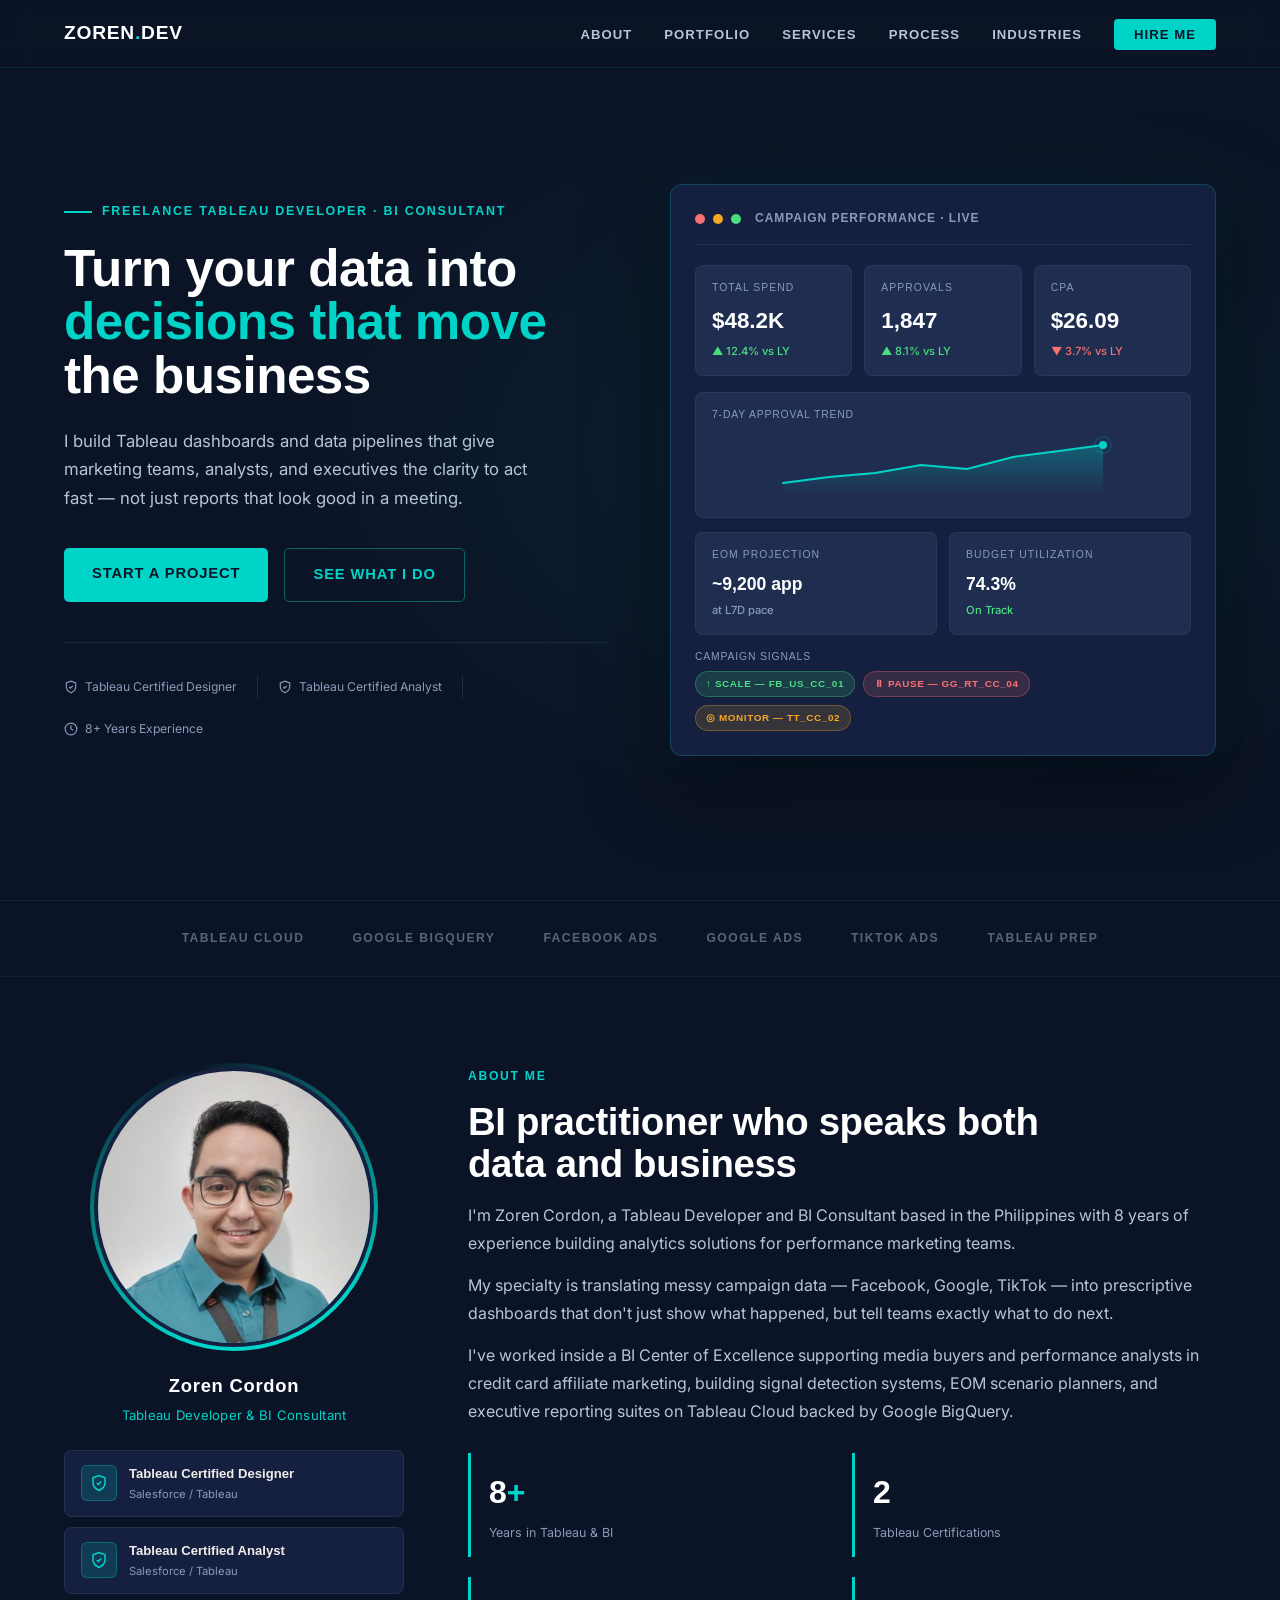
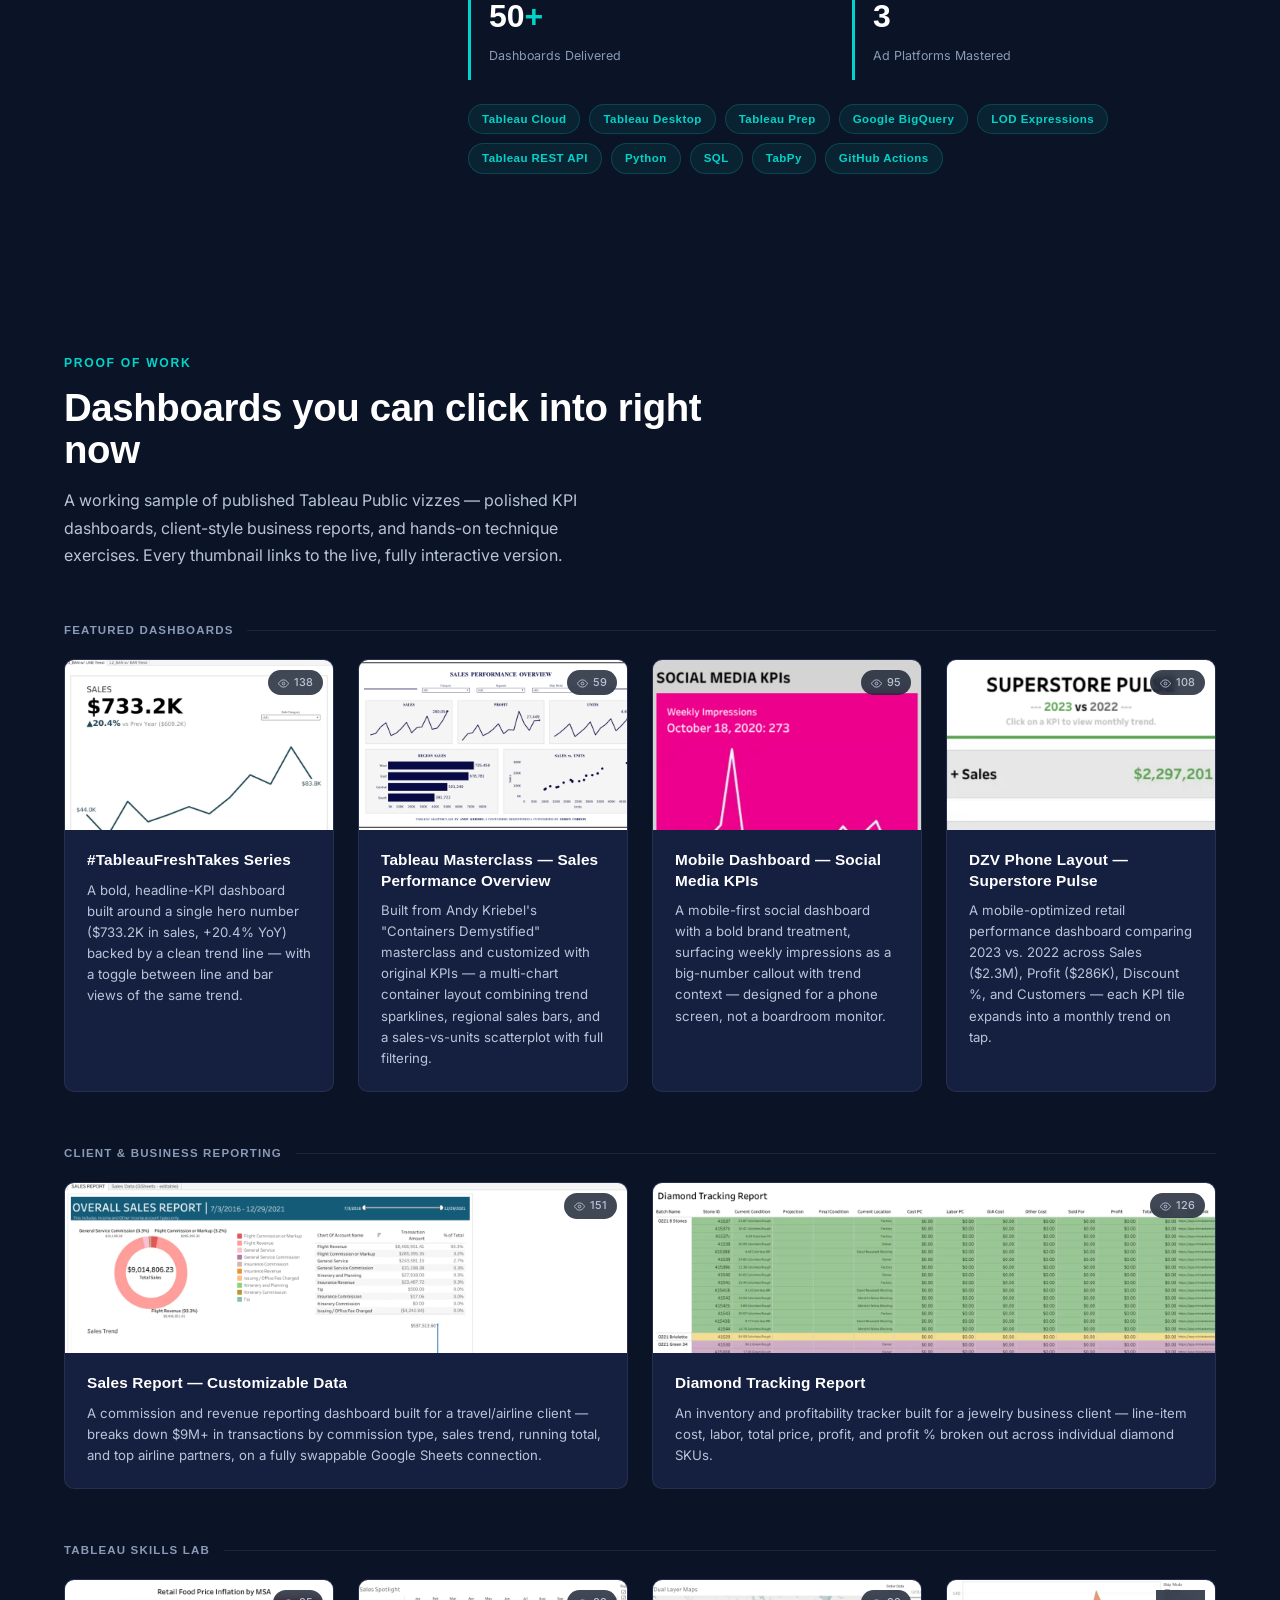
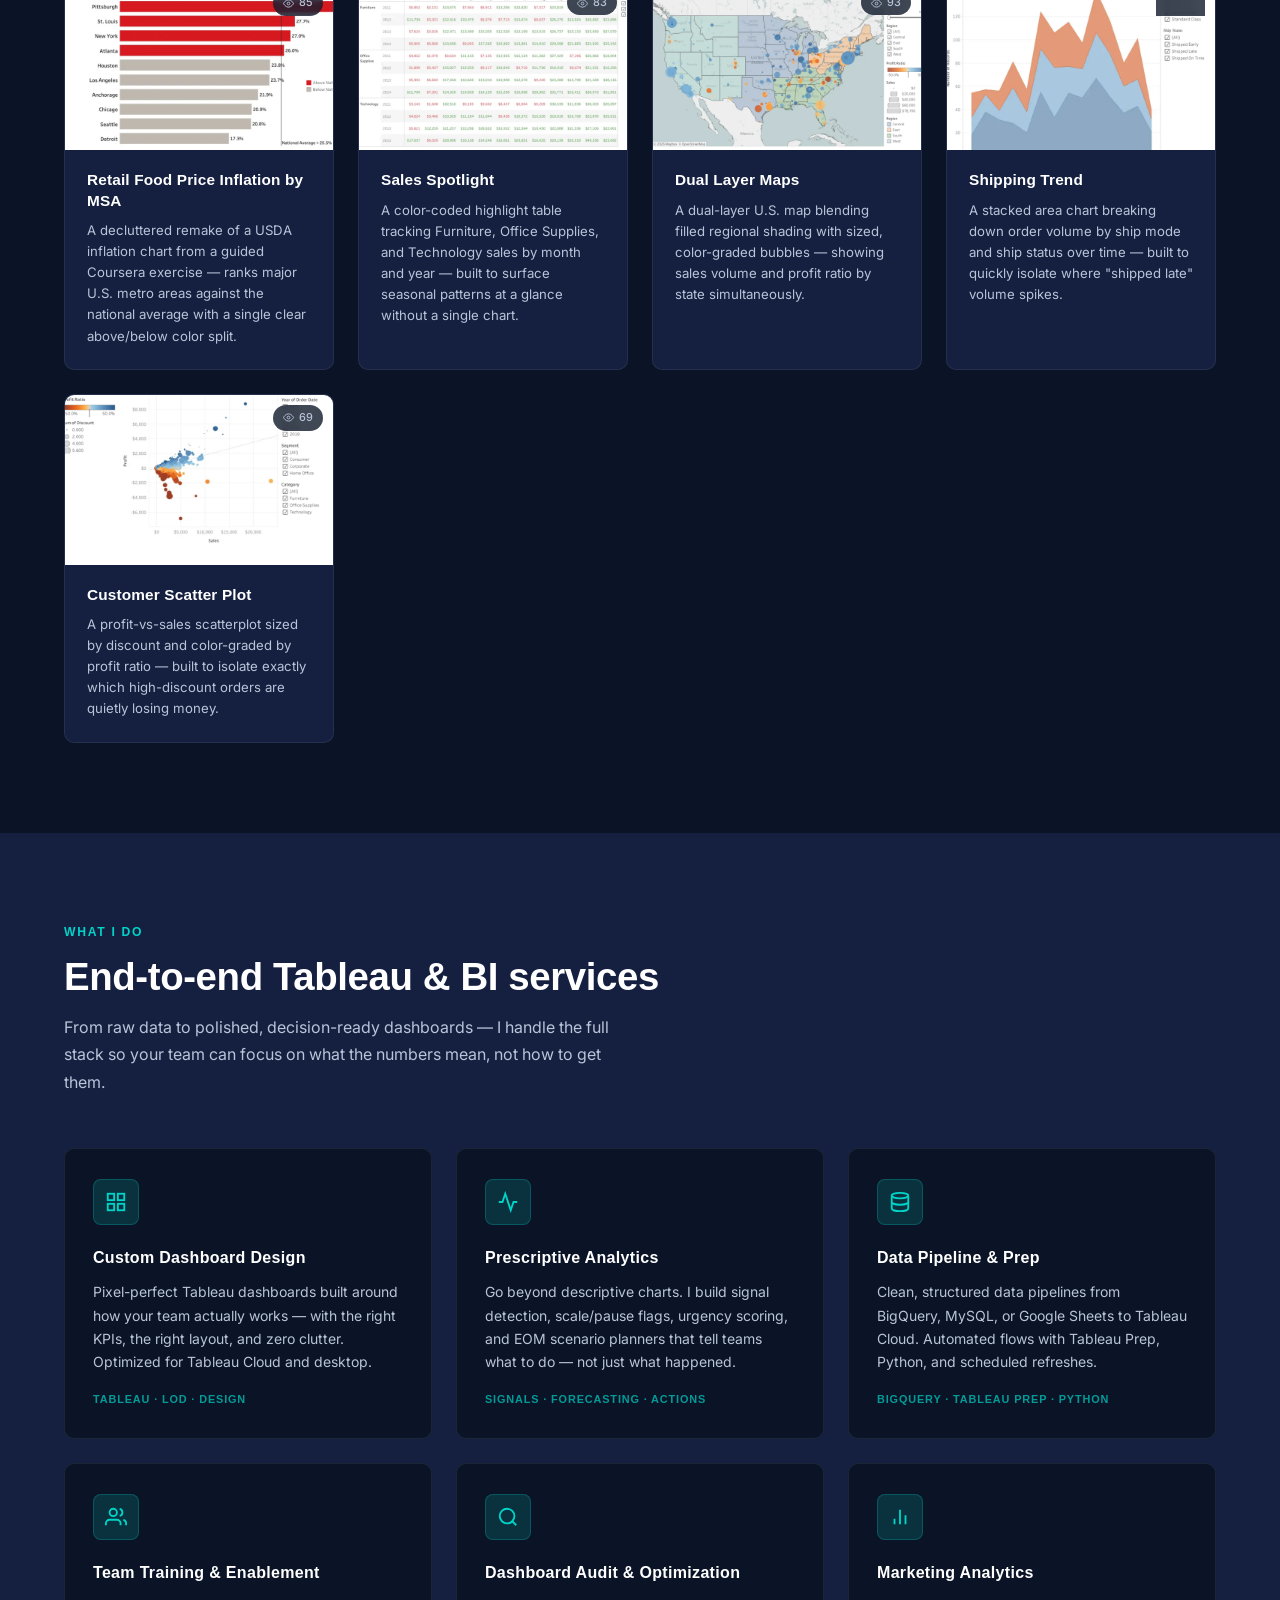
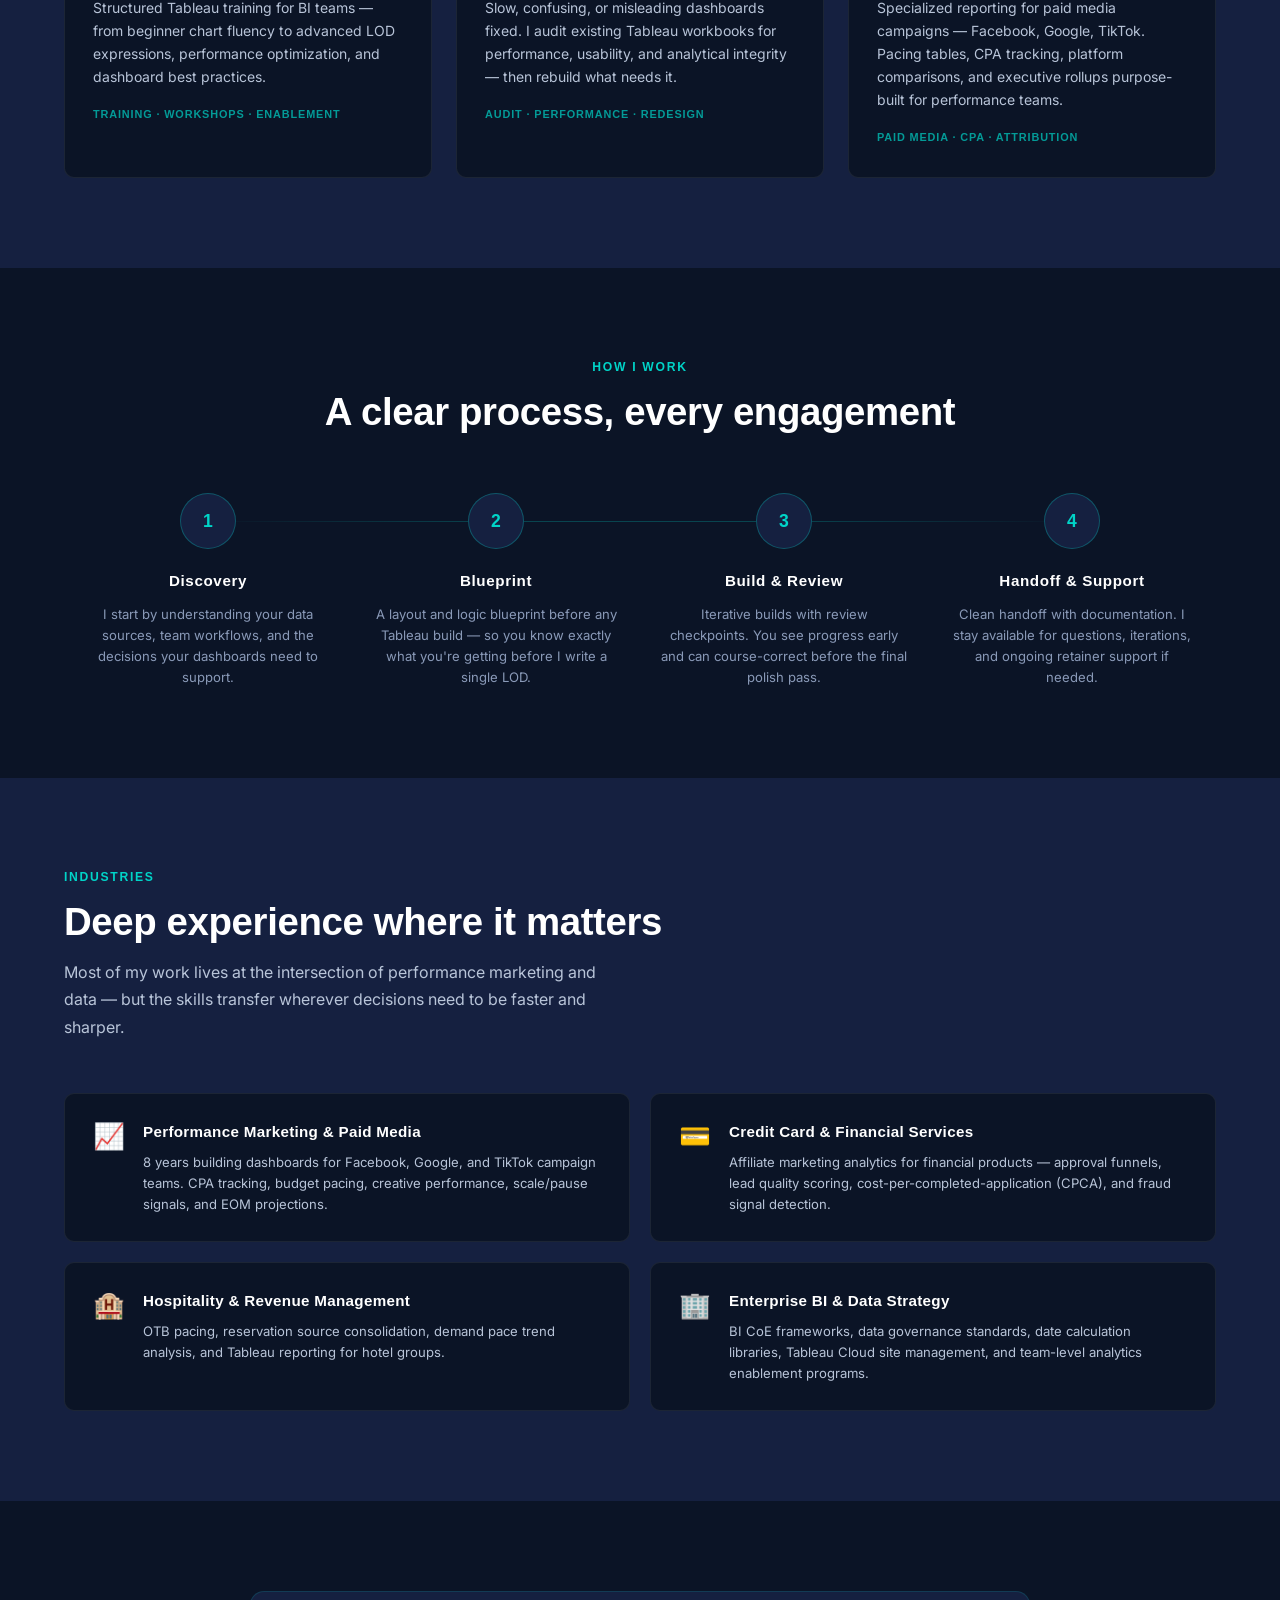
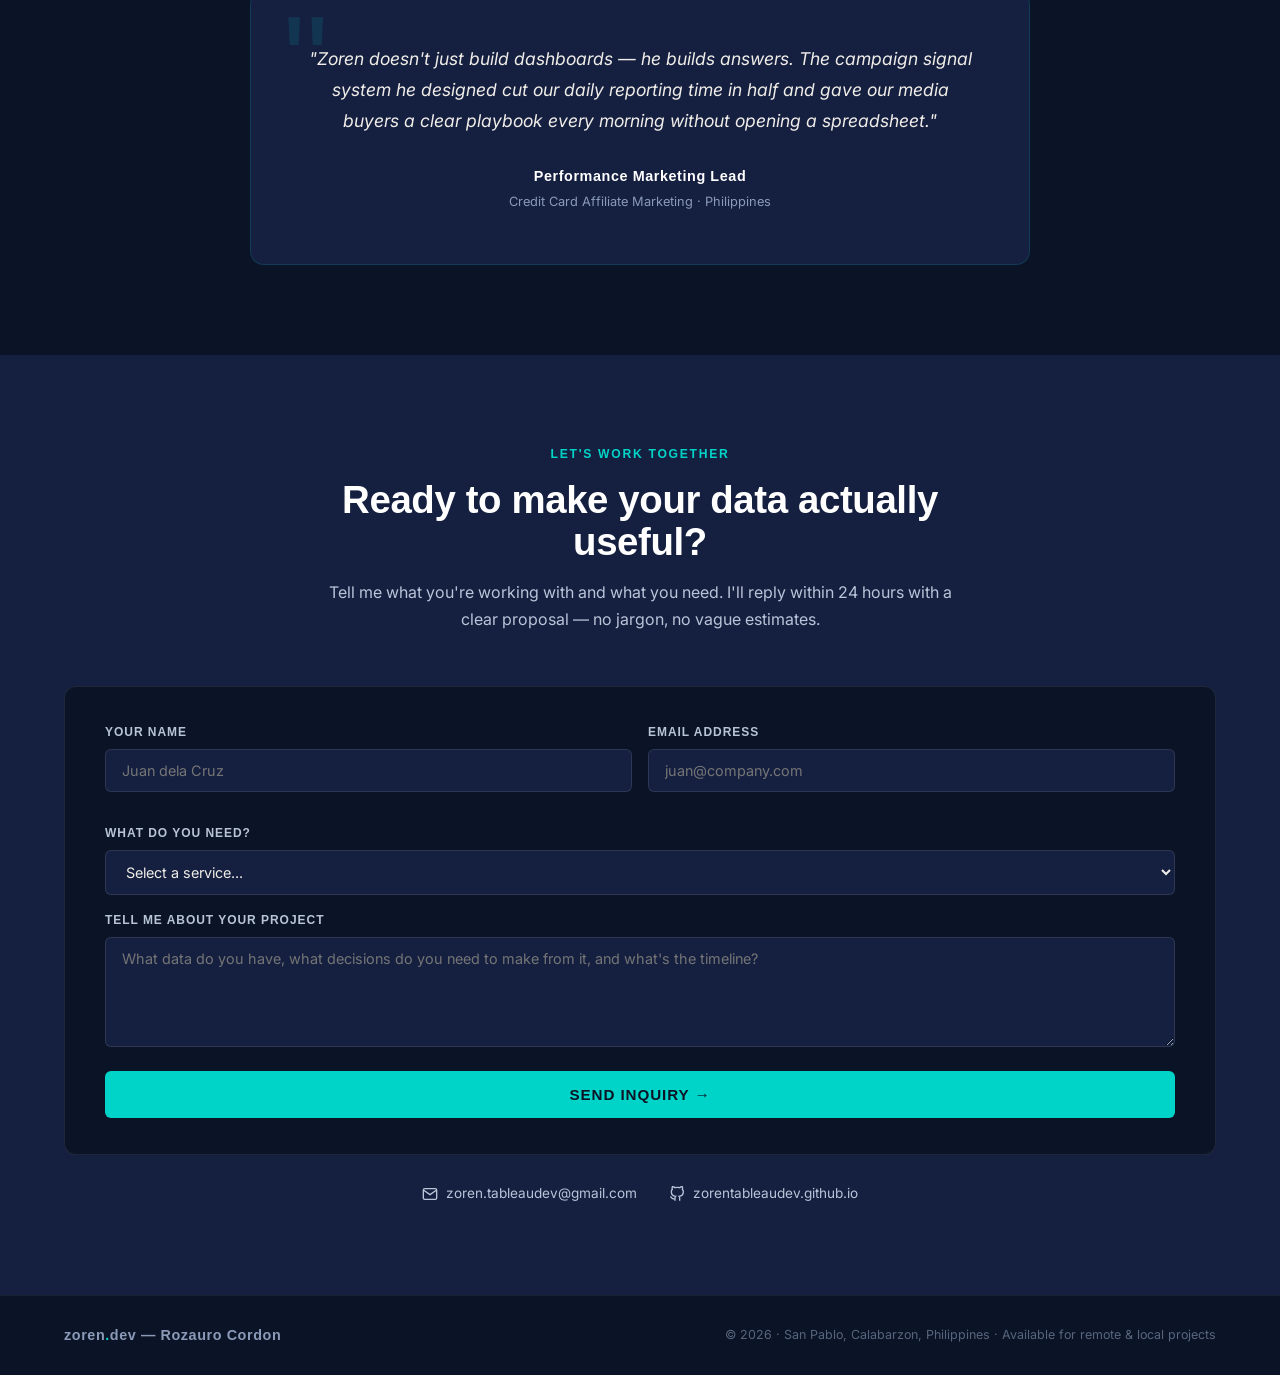
==== commit d9c1cbe6: "Add Portfolio section with Tableau Public dashboard gallery Showcases 11 published vizzes as linked " ====
--- a/index.html
+++ b/index.html
@@ -438,6 +438,81 @@
       color: var(--teal);
     }
 
+    /* ── PORTFOLIO ── */
+    .portfolio-group { margin-bottom: 52px; }
+    .portfolio-group:last-child { margin-bottom: 0; }
+    .portfolio-group-label {
+      font-family: 'Bahnschrift', 'DIN Alternate', sans-serif;
+      font-size: 0.72rem;
+      font-weight: 700;
+      letter-spacing: 0.1em;
+      text-transform: uppercase;
+      color: var(--slate);
+      margin-bottom: 20px;
+      display: flex; align-items: center; gap: 14px;
+    }
+    .portfolio-group-label::after {
+      content: '';
+      flex: 1; height: 1px;
+      background: rgba(255,255,255,0.08);
+    }
+    .portfolio-grid { display: grid; grid-template-columns: repeat(auto-fit, minmax(270px, 1fr)); gap: 24px; }
+    .portfolio-card {
+      background: var(--navy-mid);
+      border: 1px solid rgba(255,255,255,0.07);
+      border-radius: 10px;
+      overflow: hidden;
+      text-decoration: none;
+      display: block;
+      transition: border-color 0.25s, transform 0.2s;
+    }
+    .portfolio-card:hover { border-color: rgba(0, 212, 200, 0.35); transform: translateY(-4px); }
+    .portfolio-thumb-wrap { position: relative; width: 100%; height: 170px; overflow: hidden; background: var(--navy-light); }
+    .portfolio-thumb-wrap img {
+      width: 100%; height: 100%;
+      object-fit: cover; object-position: top center;
+      display: block;
+      transition: transform 0.35s;
+    }
+    .portfolio-card:hover .portfolio-thumb-wrap img { transform: scale(1.05); }
+    .portfolio-overlay {
+      position: absolute; inset: 0;
+      background: linear-gradient(180deg, transparent 45%, rgba(11,20,38,0.94) 100%);
+      display: flex; align-items: flex-end; justify-content: flex-end;
+      padding: 12px 14px;
+      opacity: 0; transition: opacity 0.25s;
+    }
+    .portfolio-card:hover .portfolio-overlay { opacity: 1; }
+    .portfolio-view-link {
+      font-family: 'Bahnschrift', 'DIN Alternate', sans-serif;
+      font-size: 0.68rem; font-weight: 700;
+      letter-spacing: 0.06em; text-transform: uppercase;
+      color: var(--teal);
+      display: flex; align-items: center; gap: 5px;
+    }
+    .portfolio-views {
+      position: absolute; top: 10px; right: 10px;
+      background: rgba(11,20,38,0.78);
+      backdrop-filter: blur(4px);
+      color: var(--slate-light);
+      font-family: 'Inter', sans-serif;
+      font-size: 0.68rem; font-weight: 500;
+      padding: 4px 10px; border-radius: 20px;
+      display: flex; align-items: center; gap: 5px;
+    }
+    .portfolio-body { padding: 20px 22px 22px; }
+    .portfolio-title {
+      font-family: 'Bahnschrift', 'DIN Alternate', sans-serif;
+      font-weight: 700; font-size: 0.96rem;
+      color: var(--white); margin-bottom: 9px;
+      letter-spacing: 0.01em; line-height: 1.32;
+    }
+    .portfolio-desc {
+      font-family: 'Inter', sans-serif;
+      font-size: 0.825rem; color: var(--slate-light);
+      line-height: 1.6;
+    }
+
     /* ── SERVICES ── */
     #services { background: var(--navy-mid); }
     .services-grid { display: grid; grid-template-columns: repeat(3, 1fr); gap: 24px; }
@@ -728,6 +803,7 @@
   <div class="nav-logo">zoren<span>.</span>dev</div>
   <ul class="nav-links">
     <li><a href="#about">About</a></li>
+    <li><a href="#portfolio">Portfolio</a></li>
     <li><a href="#services">Services</a></li>
     <li><a href="#process">Process</a></li>
     <li><a href="#industries">Industries</a></li>
@@ -923,6 +999,168 @@
   </div>
 </section>
 
+<!-- ── PORTFOLIO ── -->
+<section id="portfolio">
+  <div class="reveal">
+    <div class="section-eyebrow">Proof Of Work</div>
+    <h2 class="section-heading">Dashboards you can click into right now</h2>
+    <p class="section-sub">A working sample of published Tableau Public vizzes — polished KPI dashboards, client-style business reports, and hands-on technique exercises. Every thumbnail links to the live, fully interactive version.</p>
+  </div>
+
+  <div class="portfolio-group reveal">
+    <div class="portfolio-group-label">Featured Dashboards</div>
+    <div class="portfolio-grid">
+
+      <a class="portfolio-card" href="https://public.tableau.com/app/profile/zoren.cordon/viz/TableauFreshTakesSeries/1_1_BANwLINETrend" target="_blank" rel="noopener noreferrer">
+        <div class="portfolio-thumb-wrap">
+          <img src="assets/dashboards/freshtakes-series.png" alt="#TableauFreshTakes Series dashboard thumbnail" loading="lazy" />
+          <div class="portfolio-views"><svg width="11" height="11" viewBox="0 0 24 24" fill="none" stroke="currentColor" stroke-width="2"><path d="M1 12s4-8 11-8 11 8 11 8-4 8-11 8-11-8-11-8z"/><circle cx="12" cy="12" r="3"/></svg>138</div>
+          <div class="portfolio-overlay"><span class="portfolio-view-link">View Live ↗</span></div>
+        </div>
+        <div class="portfolio-body">
+          <div class="portfolio-title">#TableauFreshTakes Series</div>
+          <div class="portfolio-desc">A bold, headline-KPI dashboard built around a single hero number ($733.2K in sales, +20.4% YoY) backed by a clean trend line — with a toggle between line and bar views of the same trend.</div>
+        </div>
+      </a>
+
+      <a class="portfolio-card" href="https://public.tableau.com/app/profile/zoren.cordon/viz/TableauMasterclassWorkingwithContainers/SALESPERFORMANCEOVERVIEW" target="_blank" rel="noopener noreferrer">
+        <div class="portfolio-thumb-wrap">
+          <img src="assets/dashboards/masterclass-containers.png" alt="Sales Performance Overview dashboard thumbnail" loading="lazy" />
+          <div class="portfolio-views"><svg width="11" height="11" viewBox="0 0 24 24" fill="none" stroke="currentColor" stroke-width="2"><path d="M1 12s4-8 11-8 11 8 11 8-4 8-11 8-11-8-11-8z"/><circle cx="12" cy="12" r="3"/></svg>59</div>
+          <div class="portfolio-overlay"><span class="portfolio-view-link">View Live ↗</span></div>
+        </div>
+        <div class="portfolio-body">
+          <div class="portfolio-title">Tableau Masterclass — Sales Performance Overview</div>
+          <div class="portfolio-desc">Built from Andy Kriebel's "Containers Demystified" masterclass and customized with original KPIs — a multi-chart container layout combining trend sparklines, regional sales bars, and a sales-vs-units scatterplot with full filtering.</div>
+        </div>
+      </a>
+
+      <a class="portfolio-card" href="https://public.tableau.com/app/profile/zoren.cordon/viz/MobileDashboard-SOCIALMEDIAKPIs/SOCIALMEDIAKPIs" target="_blank" rel="noopener noreferrer">
+        <div class="portfolio-thumb-wrap">
+          <img src="assets/dashboards/mobile-social-kpis.png" alt="Social Media KPIs mobile dashboard thumbnail" loading="lazy" />
+          <div class="portfolio-views"><svg width="11" height="11" viewBox="0 0 24 24" fill="none" stroke="currentColor" stroke-width="2"><path d="M1 12s4-8 11-8 11 8 11 8-4 8-11 8-11-8-11-8z"/><circle cx="12" cy="12" r="3"/></svg>95</div>
+          <div class="portfolio-overlay"><span class="portfolio-view-link">View Live ↗</span></div>
+        </div>
+        <div class="portfolio-body">
+          <div class="portfolio-title">Mobile Dashboard — Social Media KPIs</div>
+          <div class="portfolio-desc">A mobile-first social dashboard with a bold brand treatment, surfacing weekly impressions as a big-number callout with trend context — designed for a phone screen, not a boardroom monitor.</div>
+        </div>
+      </a>
+
+      <a class="portfolio-card" href="https://public.tableau.com/app/profile/zoren.cordon/viz/DZVPhonelayout-SuperstorePulse/SUPERSTOREPULSE" target="_blank" rel="noopener noreferrer">
+        <div class="portfolio-thumb-wrap">
+          <img src="assets/dashboards/superstore-pulse.png" alt="Superstore Pulse mobile dashboard thumbnail" loading="lazy" />
+          <div class="portfolio-views"><svg width="11" height="11" viewBox="0 0 24 24" fill="none" stroke="currentColor" stroke-width="2"><path d="M1 12s4-8 11-8 11 8 11 8-4 8-11 8-11-8-11-8z"/><circle cx="12" cy="12" r="3"/></svg>108</div>
+          <div class="portfolio-overlay"><span class="portfolio-view-link">View Live ↗</span></div>
+        </div>
+        <div class="portfolio-body">
+          <div class="portfolio-title">DZV Phone Layout — Superstore Pulse</div>
+          <div class="portfolio-desc">A mobile-optimized retail performance dashboard comparing 2023 vs. 2022 across Sales ($2.3M), Profit ($286K), Discount %, and Customers — each KPI tile expands into a monthly trend on tap.</div>
+        </div>
+      </a>
+
+    </div>
+  </div>
+
+  <div class="portfolio-group reveal">
+    <div class="portfolio-group-label">Client &amp; Business Reporting</div>
+    <div class="portfolio-grid">
+
+      <a class="portfolio-card" href="https://public.tableau.com/app/profile/zoren.cordon/viz/SALESREPORT-customizabledata/SALESREPORT" target="_blank" rel="noopener noreferrer">
+        <div class="portfolio-thumb-wrap">
+          <img src="assets/dashboards/sales-report-customizable.png" alt="Sales Report customizable data dashboard thumbnail" loading="lazy" />
+          <div class="portfolio-views"><svg width="11" height="11" viewBox="0 0 24 24" fill="none" stroke="currentColor" stroke-width="2"><path d="M1 12s4-8 11-8 11 8 11 8-4 8-11 8-11-8-11-8z"/><circle cx="12" cy="12" r="3"/></svg>151</div>
+          <div class="portfolio-overlay"><span class="portfolio-view-link">View Live ↗</span></div>
+        </div>
+        <div class="portfolio-body">
+          <div class="portfolio-title">Sales Report — Customizable Data</div>
+          <div class="portfolio-desc">A commission and revenue reporting dashboard built for a travel/airline client — breaks down $9M+ in transactions by commission type, sales trend, running total, and top airline partners, on a fully swappable Google Sheets connection.</div>
+        </div>
+      </a>
+
+      <a class="portfolio-card" href="https://public.tableau.com/app/profile/zoren.cordon/viz/DiamondTrackingReport/Dashboard" target="_blank" rel="noopener noreferrer">
+        <div class="portfolio-thumb-wrap">
+          <img src="assets/dashboards/diamond-tracking-report.png" alt="Diamond Tracking Report dashboard thumbnail" loading="lazy" />
+          <div class="portfolio-views"><svg width="11" height="11" viewBox="0 0 24 24" fill="none" stroke="currentColor" stroke-width="2"><path d="M1 12s4-8 11-8 11 8 11 8-4 8-11 8-11-8-11-8z"/><circle cx="12" cy="12" r="3"/></svg>126</div>
+          <div class="portfolio-overlay"><span class="portfolio-view-link">View Live ↗</span></div>
+        </div>
+        <div class="portfolio-body">
+          <div class="portfolio-title">Diamond Tracking Report</div>
+          <div class="portfolio-desc">An inventory and profitability tracker built for a jewelry business client — line-item cost, labor, total price, profit, and profit % broken out across individual diamond SKUs.</div>
+        </div>
+      </a>
+
+    </div>
+  </div>
+
+  <div class="portfolio-group reveal">
+    <div class="portfolio-group-label">Tableau Skills Lab</div>
+    <div class="portfolio-grid">
+
+      <a class="portfolio-card" href="https://public.tableau.com/app/profile/zoren.cordon/viz/Coursera-USDADecluttering_16042474292240/InflationbyMSA" target="_blank" rel="noopener noreferrer">
+        <div class="portfolio-thumb-wrap">
+          <img src="assets/dashboards/coursera-usda-decluttering.png" alt="Retail Food Price Inflation by MSA dashboard thumbnail" loading="lazy" />
+          <div class="portfolio-views"><svg width="11" height="11" viewBox="0 0 24 24" fill="none" stroke="currentColor" stroke-width="2"><path d="M1 12s4-8 11-8 11 8 11 8-4 8-11 8-11-8-11-8z"/><circle cx="12" cy="12" r="3"/></svg>85</div>
+          <div class="portfolio-overlay"><span class="portfolio-view-link">View Live ↗</span></div>
+        </div>
+        <div class="portfolio-body">
+          <div class="portfolio-title">Retail Food Price Inflation by MSA</div>
+          <div class="portfolio-desc">A decluttered remake of a USDA inflation chart from a guided Coursera exercise — ranks major U.S. metro areas against the national average with a single clear above/below color split.</div>
+        </div>
+      </a>
+
+      <a class="portfolio-card" href="https://public.tableau.com/app/profile/zoren.cordon/viz/Coursera-SalesSpotlight_16041622648810/SalesSpotlight" target="_blank" rel="noopener noreferrer">
+        <div class="portfolio-thumb-wrap">
+          <img src="assets/dashboards/coursera-sales-spotlight.png" alt="Sales Spotlight highlight table thumbnail" loading="lazy" />
+          <div class="portfolio-views"><svg width="11" height="11" viewBox="0 0 24 24" fill="none" stroke="currentColor" stroke-width="2"><path d="M1 12s4-8 11-8 11 8 11 8-4 8-11 8-11-8-11-8z"/><circle cx="12" cy="12" r="3"/></svg>83</div>
+          <div class="portfolio-overlay"><span class="portfolio-view-link">View Live ↗</span></div>
+        </div>
+        <div class="portfolio-body">
+          <div class="portfolio-title">Sales Spotlight</div>
+          <div class="portfolio-desc">A color-coded highlight table tracking Furniture, Office Supplies, and Technology sales by month and year — built to surface seasonal patterns at a glance without a single chart.</div>
+        </div>
+      </a>
+
+      <a class="portfolio-card" href="https://public.tableau.com/app/profile/zoren.cordon/viz/AssignmentDualLayerMaps_16041669448300/DualLayerMaps" target="_blank" rel="noopener noreferrer">
+        <div class="portfolio-thumb-wrap">
+          <img src="assets/dashboards/coursera-dual-layer-maps.png" alt="Dual Layer Maps dashboard thumbnail" loading="lazy" />
+          <div class="portfolio-views"><svg width="11" height="11" viewBox="0 0 24 24" fill="none" stroke="currentColor" stroke-width="2"><path d="M1 12s4-8 11-8 11 8 11 8-4 8-11 8-11-8-11-8z"/><circle cx="12" cy="12" r="3"/></svg>93</div>
+          <div class="portfolio-overlay"><span class="portfolio-view-link">View Live ↗</span></div>
+        </div>
+        <div class="portfolio-body">
+          <div class="portfolio-title">Dual Layer Maps</div>
+          <div class="portfolio-desc">A dual-layer U.S. map blending filled regional shading with sized, color-graded bubbles — showing sales volume and profit ratio by state simultaneously.</div>
+        </div>
+      </a>
+
+      <a class="portfolio-card" href="https://public.tableau.com/app/profile/zoren.cordon/viz/ShippingTrendAssigment/ShippingTrend" target="_blank" rel="noopener noreferrer">
+        <div class="portfolio-thumb-wrap">
+          <img src="assets/dashboards/coursera-shipping-trend.png" alt="Shipping Trend area chart dashboard thumbnail" loading="lazy" />
+          <div class="portfolio-views"><svg width="11" height="11" viewBox="0 0 24 24" fill="none" stroke="currentColor" stroke-width="2"><path d="M1 12s4-8 11-8 11 8 11 8-4 8-11 8-11-8-11-8z"/><circle cx="12" cy="12" r="3"/></svg>70</div>
+          <div class="portfolio-overlay"><span class="portfolio-view-link">View Live ↗</span></div>
+        </div>
+        <div class="portfolio-body">
+          <div class="portfolio-title">Shipping Trend</div>
+          <div class="portfolio-desc">A stacked area chart breaking down order volume by ship mode and ship status over time — built to quickly isolate where "shipped late" volume spikes.</div>
+        </div>
+      </a>
+
+      <a class="portfolio-card" href="https://public.tableau.com/app/profile/zoren.cordon/viz/CustomerScatterPlotAssignment_16029626065440/CustomerScatter" target="_blank" rel="noopener noreferrer">
+        <div class="portfolio-thumb-wrap">
+          <img src="assets/dashboards/coursera-customer-scatter.png" alt="Customer Scatter Plot dashboard thumbnail" loading="lazy" />
+          <div class="portfolio-views"><svg width="11" height="11" viewBox="0 0 24 24" fill="none" stroke="currentColor" stroke-width="2"><path d="M1 12s4-8 11-8 11 8 11 8-4 8-11 8-11-8-11-8z"/><circle cx="12" cy="12" r="3"/></svg>69</div>
+          <div class="portfolio-overlay"><span class="portfolio-view-link">View Live ↗</span></div>
+        </div>
+        <div class="portfolio-body">
+          <div class="portfolio-title">Customer Scatter Plot</div>
+          <div class="portfolio-desc">A profit-vs-sales scatterplot sized by discount and color-graded by profit ratio — built to isolate exactly which high-discount orders are quietly losing money.</div>
+        </div>
+      </a>
+
+    </div>
+  </div>
+</section>
+
 <!-- ── SERVICES ── -->
 <section id="services">
   <div class="reveal">
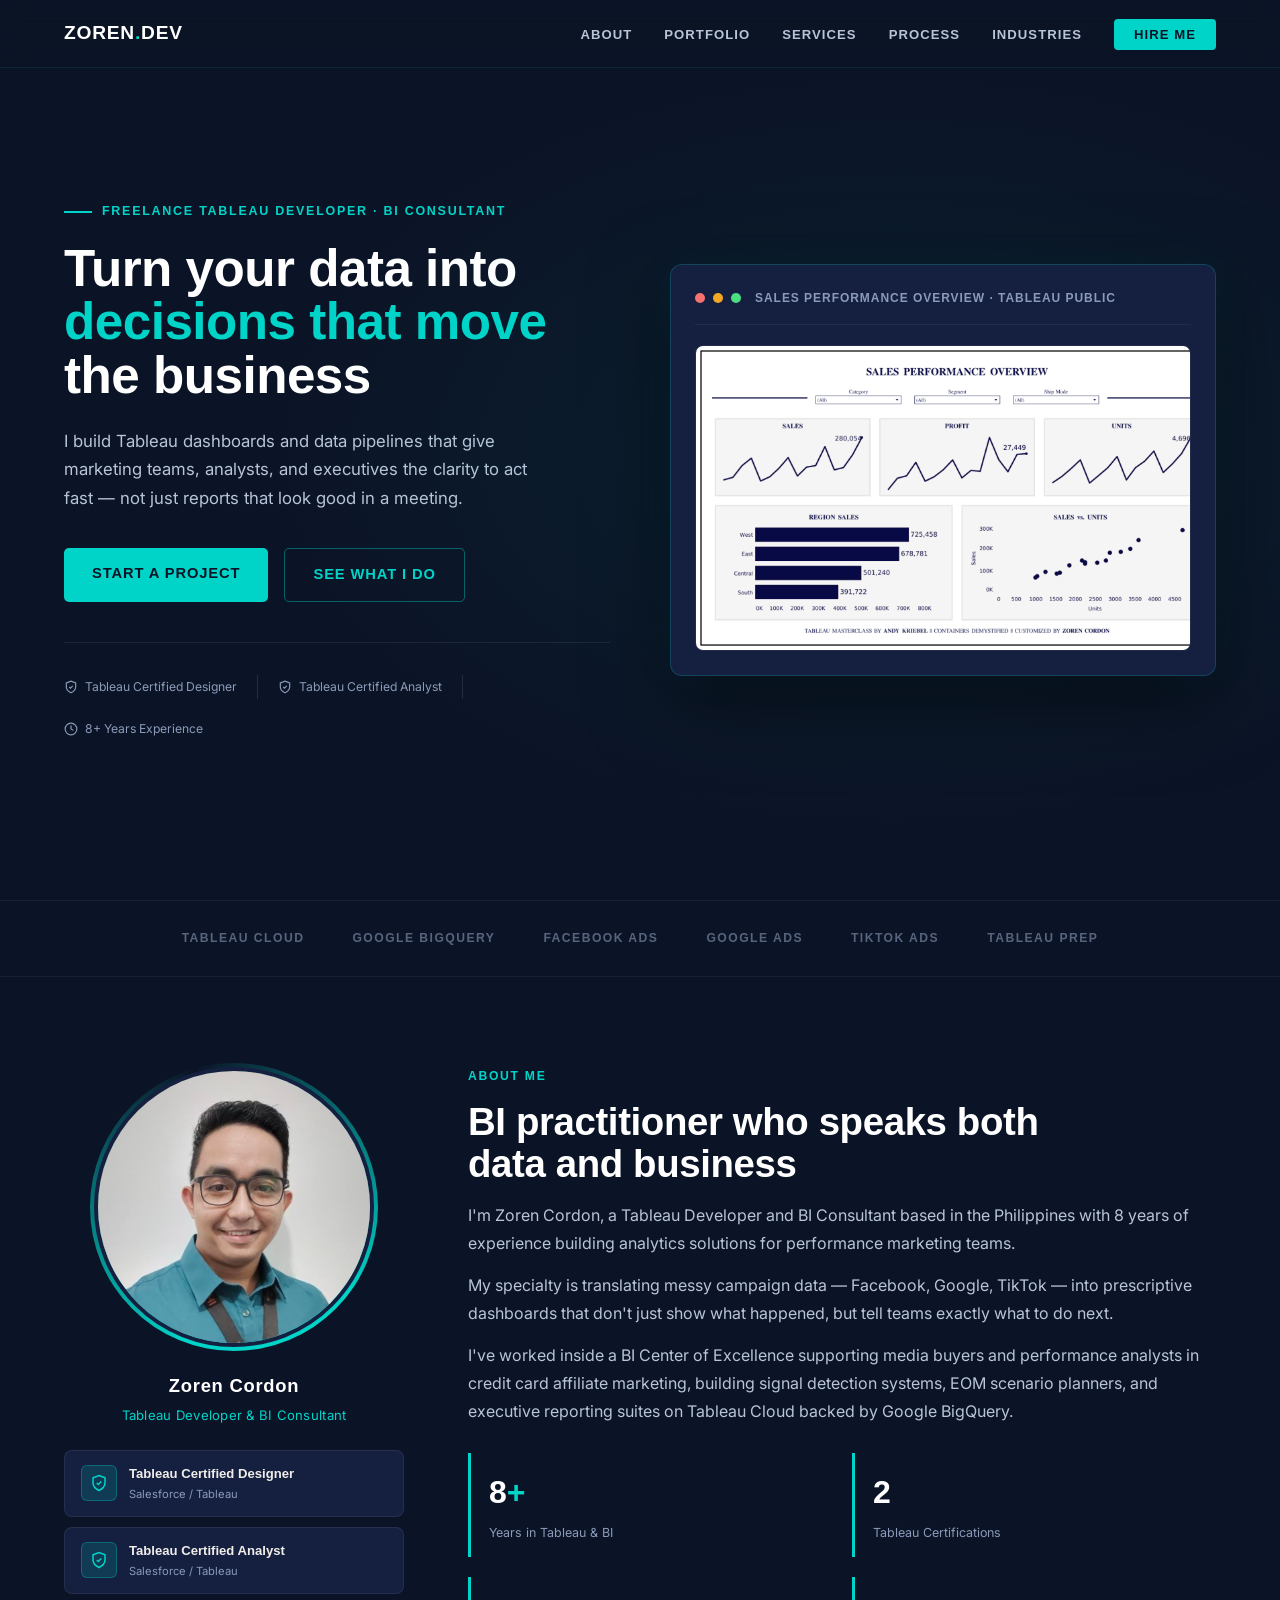
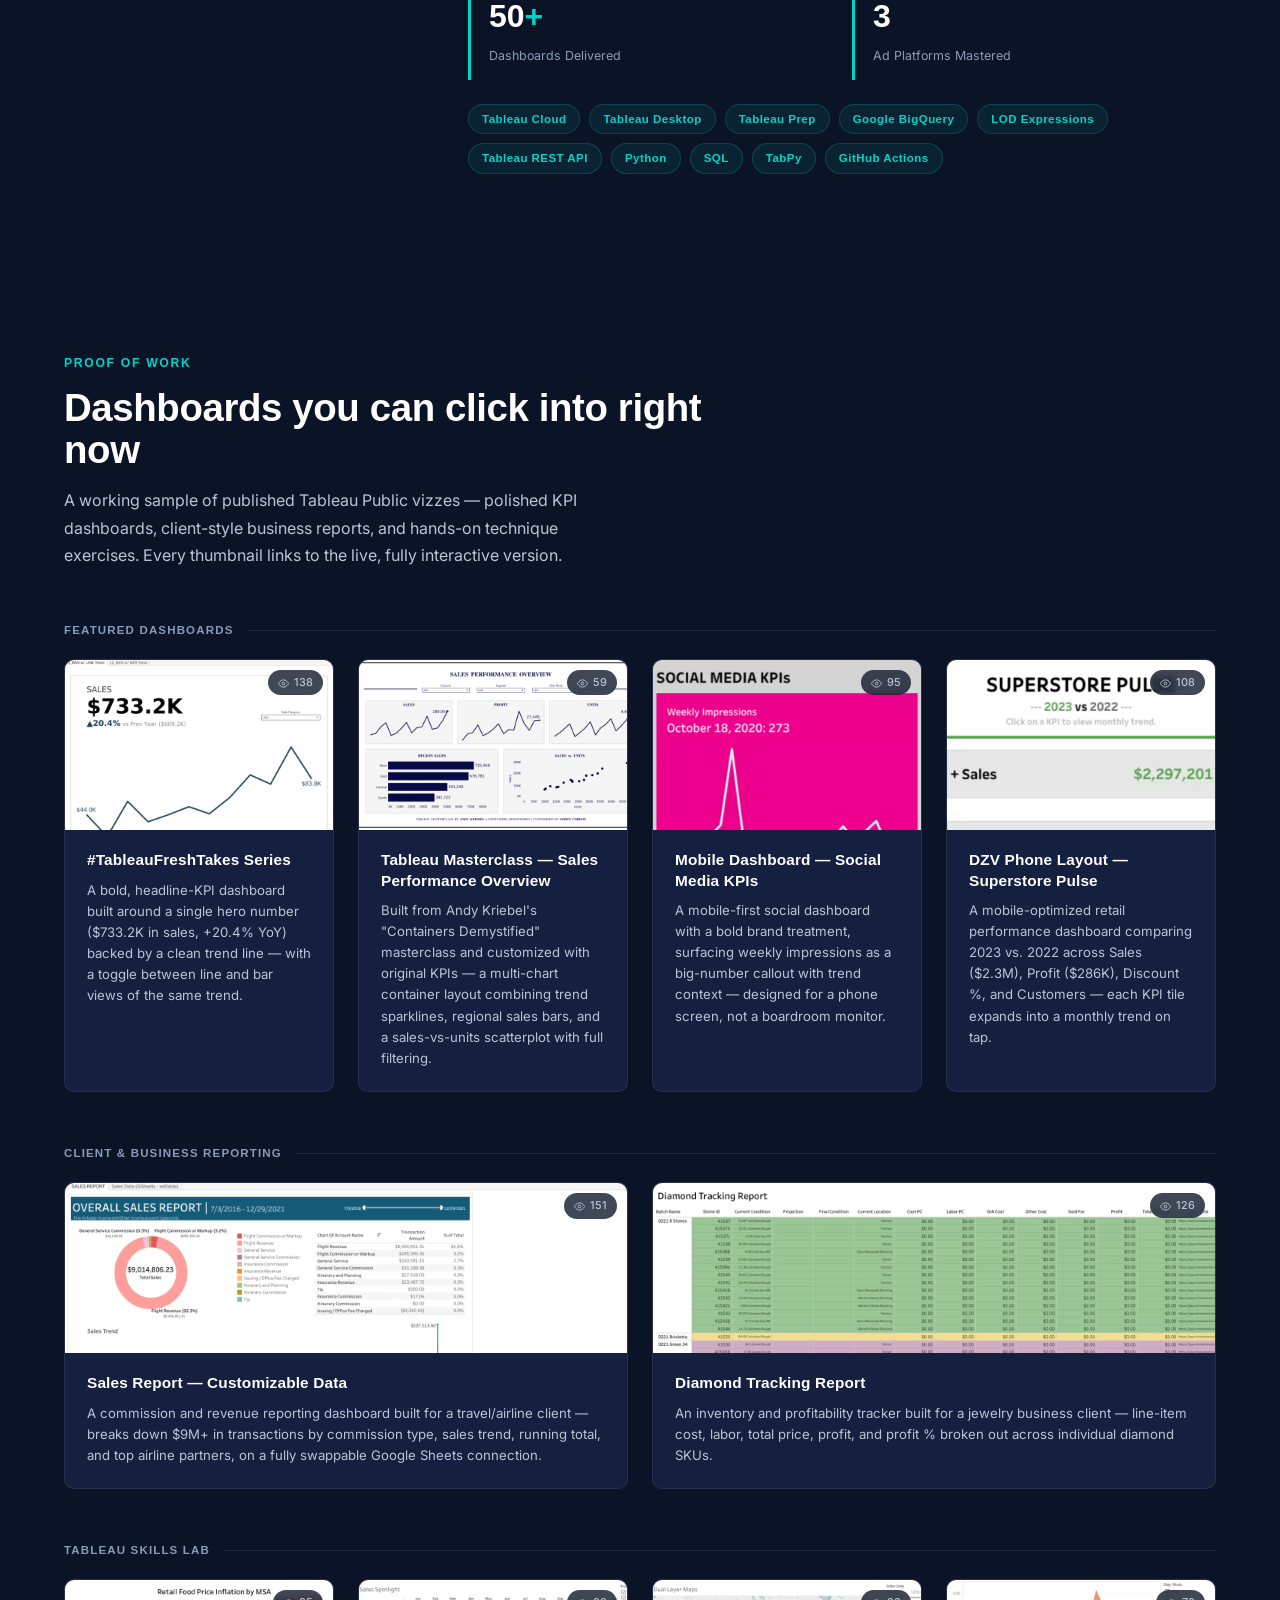
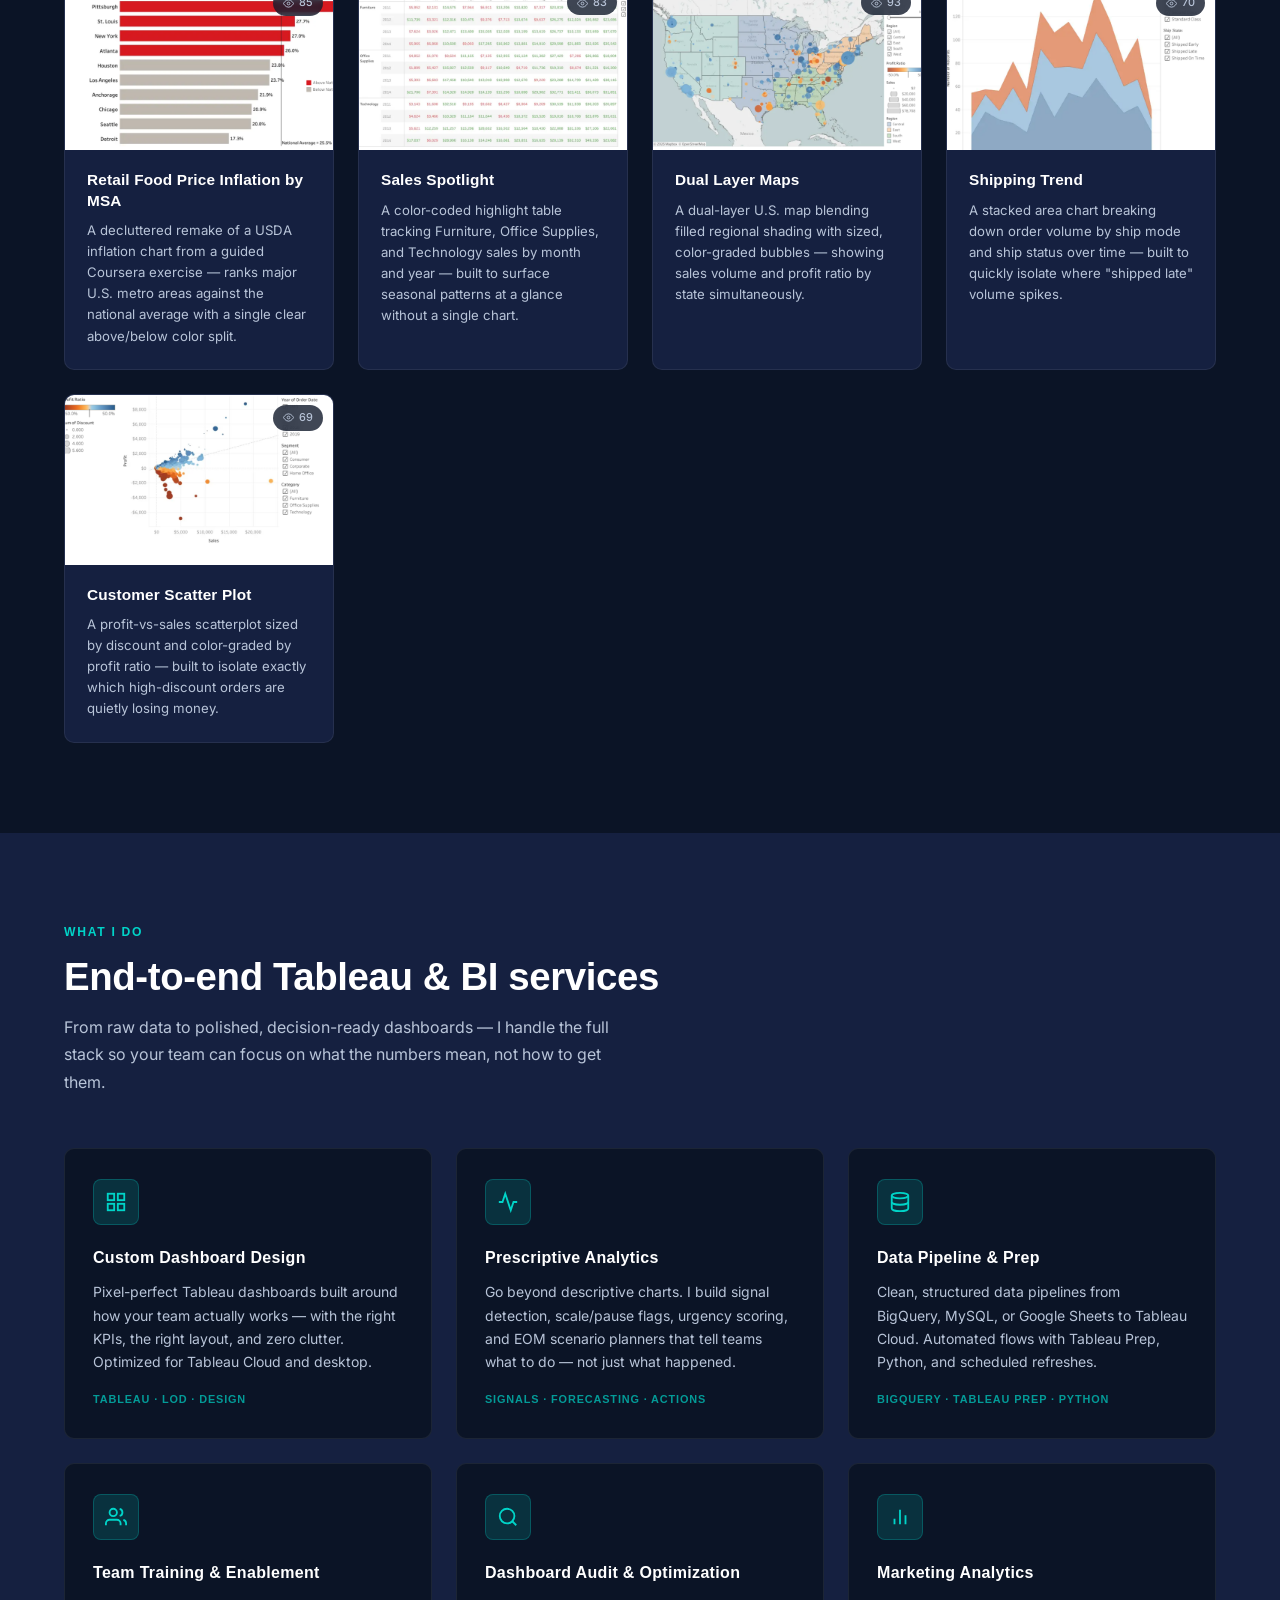
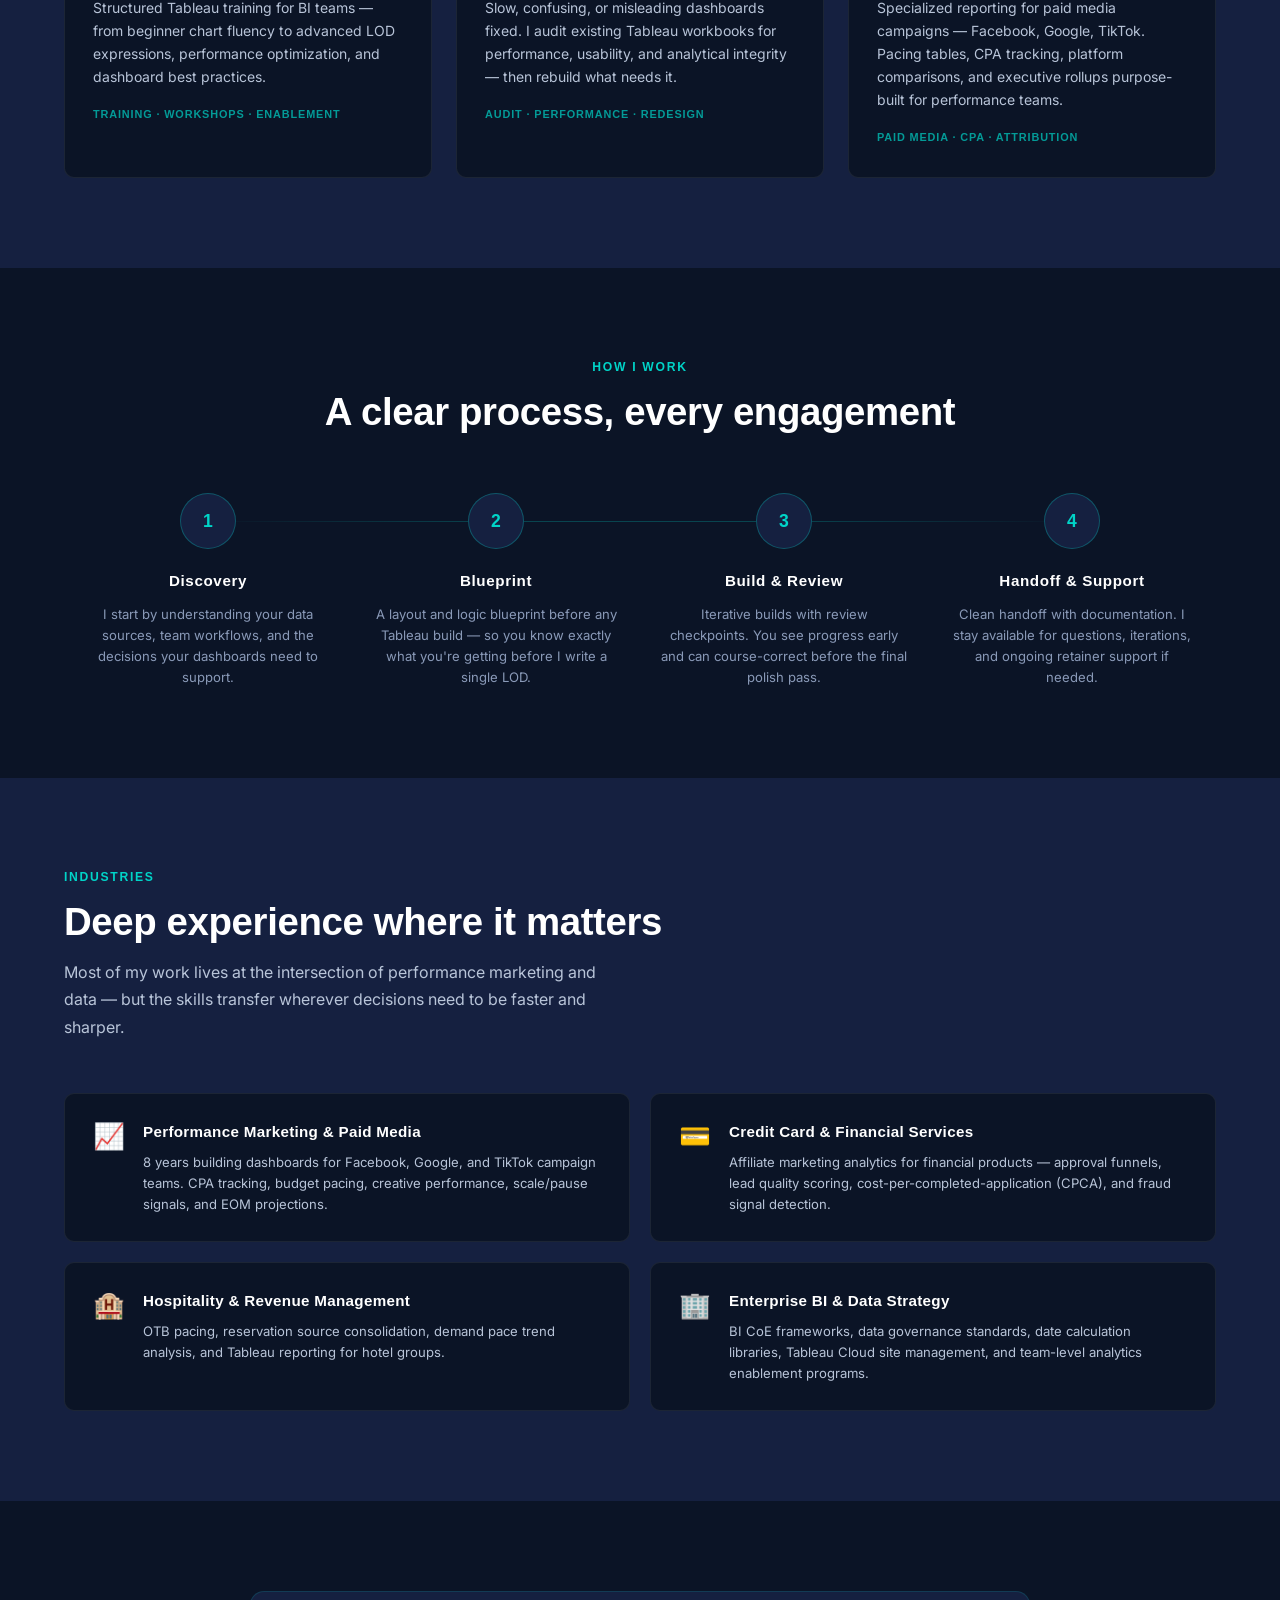
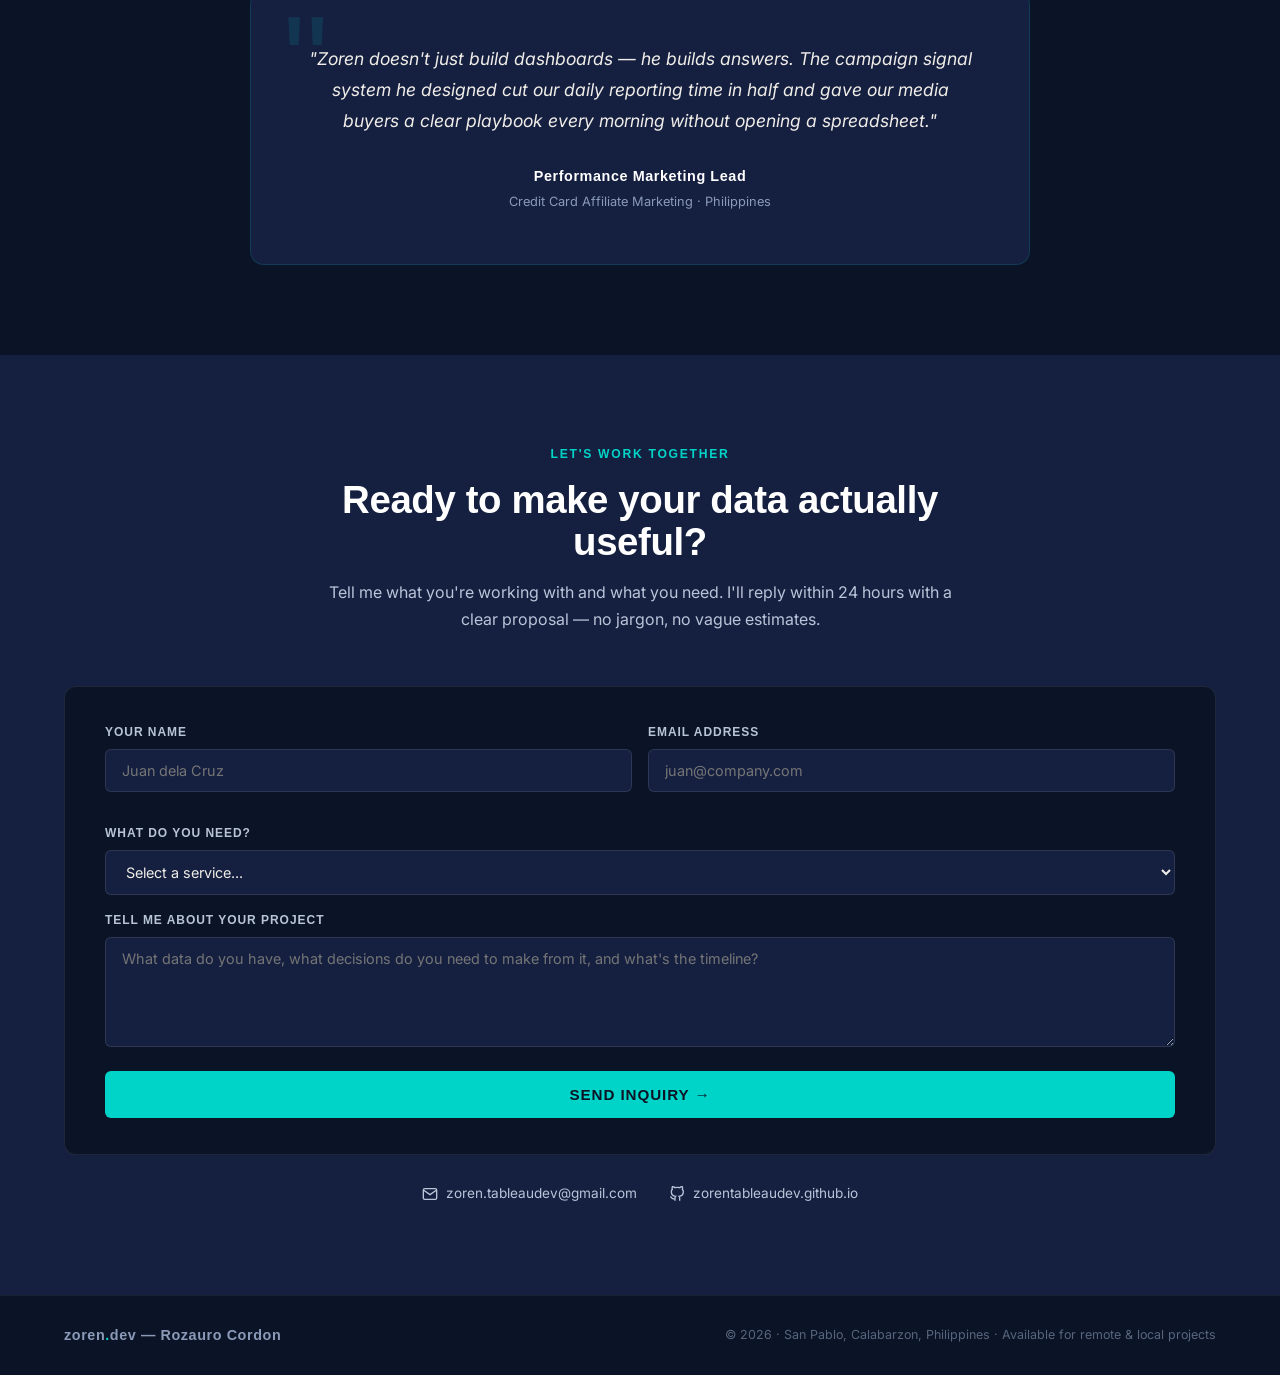
==== commit df72e232: "Replace fake hero dashboard mockup with real Tableau Public screenshot Swaps the hand-coded campaign" ====
--- a/index.html
+++ b/index.html
@@ -185,13 +185,17 @@
 
     /* ── DASHBOARD MOCKUP ── */
     .dashboard-mock {
+      display: block;
       background: var(--navy-mid);
       border: 1px solid rgba(0, 212, 200, 0.2);
       border-radius: 12px;
       padding: 24px;
       box-shadow: 0 24px 80px rgba(0, 0, 0, 0.5), 0 0 40px rgba(0, 212, 200, 0.06);
       position: relative;
-    }
+      text-decoration: none;
+      transition: border-color 0.25s, transform 0.2s;
+    }
+    .dashboard-mock:hover { border-color: rgba(0, 212, 200, 0.4); transform: translateY(-2px); }
     .db-titlebar {
       display: flex; align-items: center; gap: 8px;
       margin-bottom: 20px; padding-bottom: 16px;
@@ -207,67 +211,27 @@
       text-transform: uppercase;
       margin-left: 6px;
     }
-    .db-kpi-row { display: grid; grid-template-columns: repeat(3, 1fr); gap: 12px; margin-bottom: 16px; }
-    .db-kpi {
-      background: var(--navy-light);
+    .db-shot-wrap {
+      position: relative;
       border-radius: 8px;
+      overflow: hidden;
+      border: 1px solid rgba(255,255,255,0.06);
+    }
+    .db-shot-wrap img { width: 100%; display: block; }
+    .db-shot-overlay {
+      position: absolute; inset: 0;
+      background: linear-gradient(180deg, transparent 55%, rgba(11,20,38,0.94) 100%);
+      display: flex; align-items: flex-end; justify-content: flex-end;
       padding: 14px 16px;
-      border: 1px solid rgba(255,255,255,0.05);
-    }
-    .db-kpi-label {
-      font-family: 'Bahnschrift', 'DIN Alternate', sans-serif;
-      font-size: 0.65rem;
-      text-transform: uppercase;
-      letter-spacing: 0.1em;
-      color: var(--slate);
-      margin-bottom: 6px;
-    }
-    .db-kpi-value {
-      font-family: 'Bahnschrift', 'DIN Alternate', sans-serif;
-      font-size: 1.4rem;
-      font-weight: 700;
-      color: var(--white);
-    }
-    .db-kpi-delta { font-family: 'Inter', sans-serif; font-size: 0.7rem; font-weight: 500; margin-top: 4px; }
-    .delta-up { color: #4ADE80; }
-    .delta-down { color: #F87171; }
-
-    .db-chart-area {
-      background: var(--navy-light);
-      border-radius: 8px;
-      padding: 14px 16px;
-      border: 1px solid rgba(255,255,255,0.05);
-      margin-bottom: 14px;
-    }
-    .db-chart-label {
-      font-family: 'Bahnschrift', 'DIN Alternate', sans-serif;
-      font-size: 0.65rem;
-      text-transform: uppercase;
-      letter-spacing: 0.08em;
-      color: var(--slate);
-      margin-bottom: 12px;
-    }
-    .sparkline-svg { width: 100%; height: 60px; }
-
-    .db-signal-row { display: flex; gap: 8px; flex-wrap: wrap; }
-    .db-signal {
-      font-family: 'Bahnschrift', 'DIN Alternate', sans-serif;
-      font-size: 0.62rem;
-      font-weight: 600;
-      padding: 4px 10px;
-      border-radius: 20px;
-      letter-spacing: 0.06em;
-      text-transform: uppercase;
-    }
-    .sig-scale { background: rgba(74, 222, 128, 0.15); color: #4ADE80; border: 1px solid rgba(74,222,128,0.3); }
-    .sig-pause { background: rgba(248, 113, 113, 0.15); color: #F87171; border: 1px solid rgba(248,113,113,0.3); }
-    .sig-monitor { background: rgba(245, 166, 35, 0.15); color: var(--amber); border: 1px solid rgba(245,166,35,0.3); }
-
-    @keyframes kpiPulse {
-      0%, 100% { border-color: rgba(0, 212, 200, 0.08); }
-      50% { border-color: rgba(0, 212, 200, 0.45); box-shadow: 0 0 12px rgba(0,212,200,0.12); }
-    }
-    .db-kpi:first-child { animation: kpiPulse 3s ease-in-out infinite; }
+      opacity: 0; transition: opacity 0.25s;
+    }
+    .dashboard-mock:hover .db-shot-overlay { opacity: 1; }
+    .db-shot-link {
+      font-family: 'Bahnschrift', 'DIN Alternate', sans-serif;
+      font-size: 0.7rem; font-weight: 700;
+      letter-spacing: 0.06em; text-transform: uppercase;
+      color: var(--teal);
+    }
 
     /* ── TRUST BAR ── */
     .trust-bar {
@@ -792,7 +756,7 @@
       .testimonial-block { padding: 36px 28px; }
     }
     @media (prefers-reduced-motion: reduce) {
-      .reveal, .db-kpi, .btn-primary, .service-card, .photo-frame::before { transition: none; animation: none; }
+      .reveal, .dashboard-mock, .btn-primary, .service-card, .photo-frame::before { transition: none; animation: none; }
     }
   </style>
 </head>
@@ -843,67 +807,18 @@
     </div>
   </div>
 
-  <div class="dashboard-mock reveal">
+  <a class="dashboard-mock reveal" href="https://public.tableau.com/app/profile/zoren.cordon/viz/TableauMasterclassWorkingwithContainers/SALESPERFORMANCEOVERVIEW" target="_blank" rel="noopener noreferrer">
     <div class="db-titlebar">
       <div class="db-dot" style="background:#F87171"></div>
       <div class="db-dot" style="background:var(--amber)"></div>
       <div class="db-dot" style="background:#4ADE80"></div>
-      <span class="db-title">Campaign Performance · Live</span>
-    </div>
-    <div class="db-kpi-row">
-      <div class="db-kpi">
-        <div class="db-kpi-label">Total Spend</div>
-        <div class="db-kpi-value">$48.2K</div>
-        <div class="db-kpi-delta delta-up">▲ 12.4% vs LY</div>
-      </div>
-      <div class="db-kpi">
-        <div class="db-kpi-label">Approvals</div>
-        <div class="db-kpi-value">1,847</div>
-        <div class="db-kpi-delta delta-up">▲ 8.1% vs LY</div>
-      </div>
-      <div class="db-kpi">
-        <div class="db-kpi-label">CPA</div>
-        <div class="db-kpi-value">$26.09</div>
-        <div class="db-kpi-delta delta-down">▼ 3.7% vs LY</div>
-      </div>
-    </div>
-    <div class="db-chart-area">
-      <div class="db-chart-label">7-Day Approval Trend</div>
-      <svg class="sparkline-svg" viewBox="0 0 320 60" xmlns="http://www.w3.org/2000/svg">
-        <defs>
-          <linearGradient id="sg" x1="0" y1="0" x2="0" y2="1">
-            <stop offset="0%" stop-color="#00D4C8" stop-opacity="0.3"/>
-            <stop offset="100%" stop-color="#00D4C8" stop-opacity="0"/>
-          </linearGradient>
-        </defs>
-        <path d="M0,48 L46,42 L92,38 L138,30 L184,34 L230,22 L276,16 L320,10" fill="none" stroke="#00D4C8" stroke-width="2" stroke-linecap="round"/>
-        <path d="M0,48 L46,42 L92,38 L138,30 L184,34 L230,22 L276,16 L320,10 L320,60 L0,60 Z" fill="url(#sg)"/>
-        <circle cx="320" cy="10" r="4" fill="#00D4C8"/>
-        <circle cx="320" cy="10" r="7" fill="none" stroke="#00D4C8" stroke-width="1.5" opacity="0.4">
-          <animate attributeName="r" values="5;10;5" dur="2s" repeatCount="indefinite"/>
-          <animate attributeName="opacity" values="0.5;0;0.5" dur="2s" repeatCount="indefinite"/>
-        </circle>
-      </svg>
-    </div>
-    <div class="db-kpi-row" style="grid-template-columns: 1fr 1fr; margin-bottom: 14px;">
-      <div class="db-kpi">
-        <div class="db-kpi-label">EOM Projection</div>
-        <div class="db-kpi-value" style="font-size:1.1rem">~9,200 app</div>
-        <div class="db-kpi-delta" style="color:var(--slate)">at L7D pace</div>
-      </div>
-      <div class="db-kpi">
-        <div class="db-kpi-label">Budget Utilization</div>
-        <div class="db-kpi-value" style="font-size:1.1rem">74.3%</div>
-        <div class="db-kpi-delta delta-up">On Track</div>
-      </div>
-    </div>
-    <div class="db-chart-label" style="margin-bottom:6px;">Campaign Signals</div>
-    <div class="db-signal-row">
-      <span class="db-signal sig-scale">↑ Scale — FB_US_CC_01</span>
-      <span class="db-signal sig-pause">⏸ Pause — GG_RT_CC_04</span>
-      <span class="db-signal sig-monitor">◎ Monitor — TT_CC_02</span>
-    </div>
-  </div>
+      <span class="db-title">Sales Performance Overview · Tableau Public</span>
+    </div>
+    <div class="db-shot-wrap">
+      <img src="assets/dashboards/masterclass-containers.png" alt="Real Tableau Public dashboard: Sales Performance Overview" />
+      <div class="db-shot-overlay"><span class="db-shot-link">View Live On Tableau Public ↗</span></div>
+    </div>
+  </a>
 </section>
 
 <!-- ── TRUST BAR ── -->
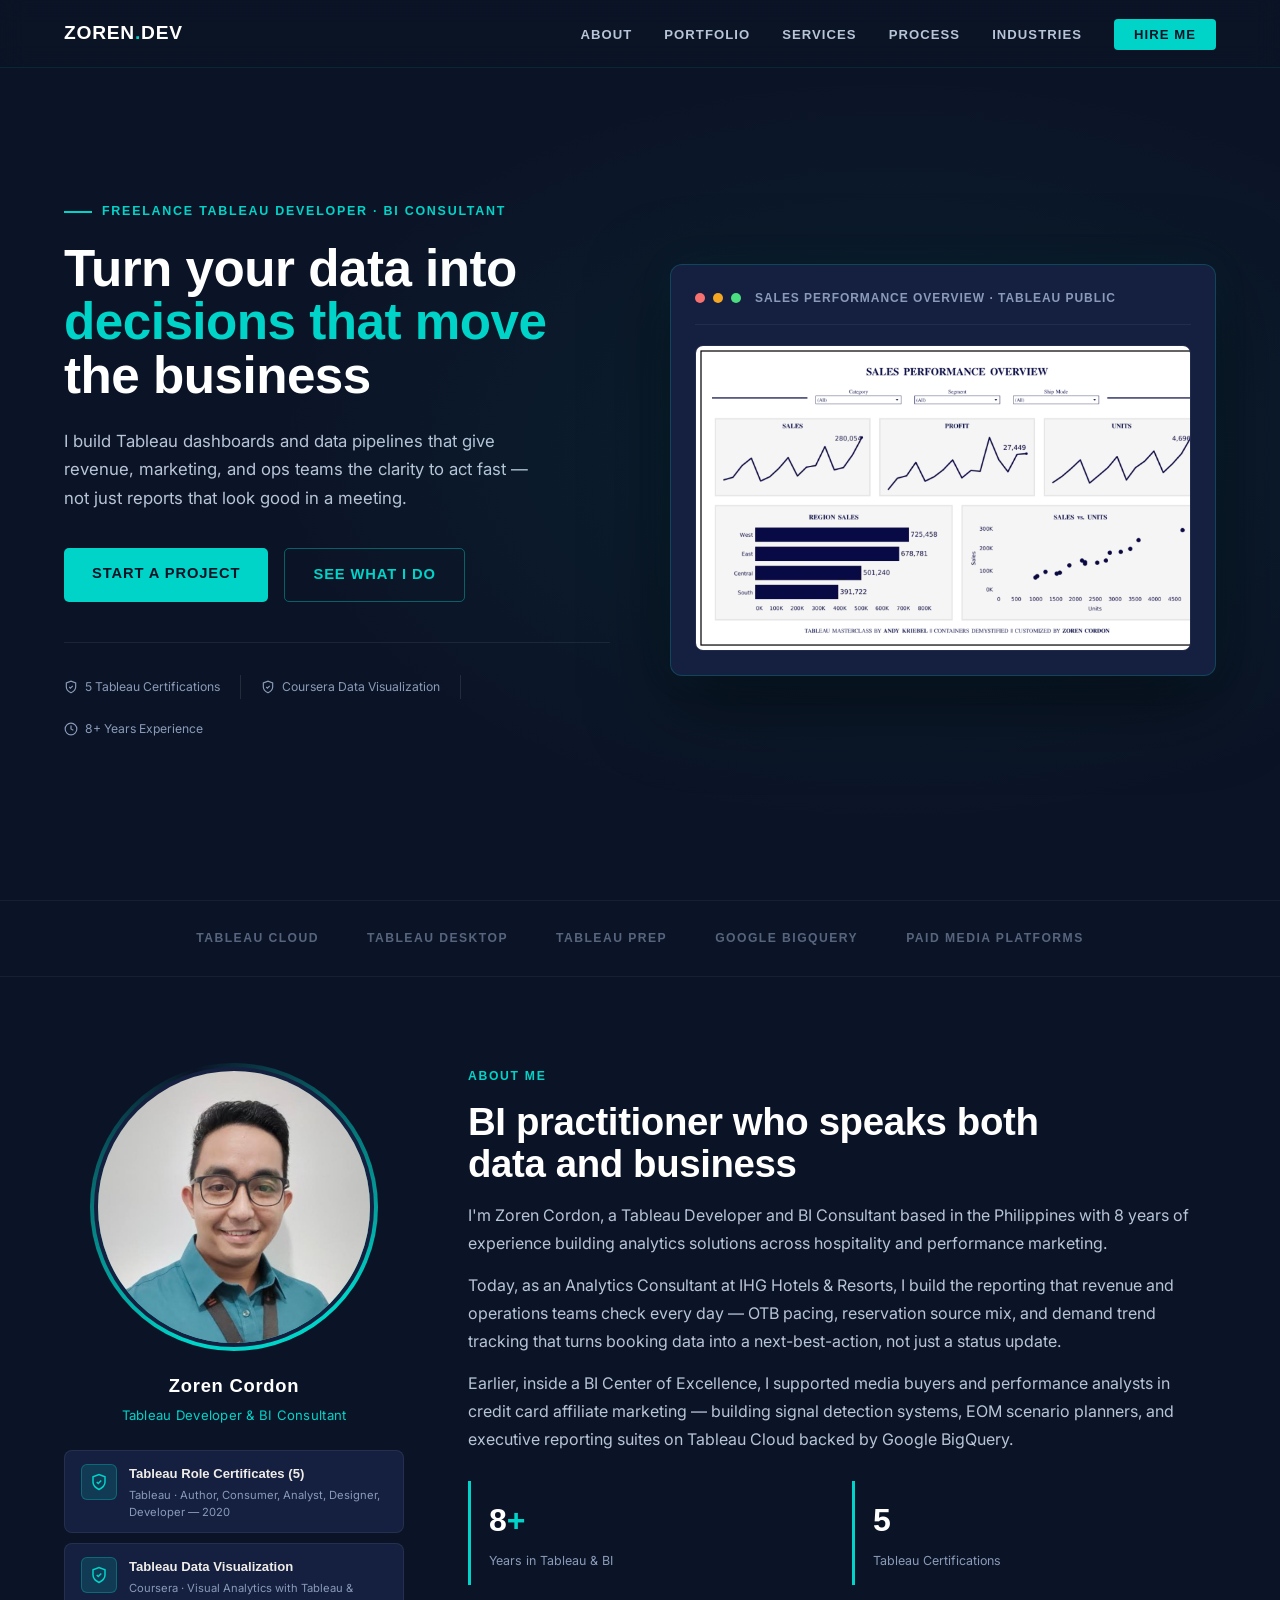
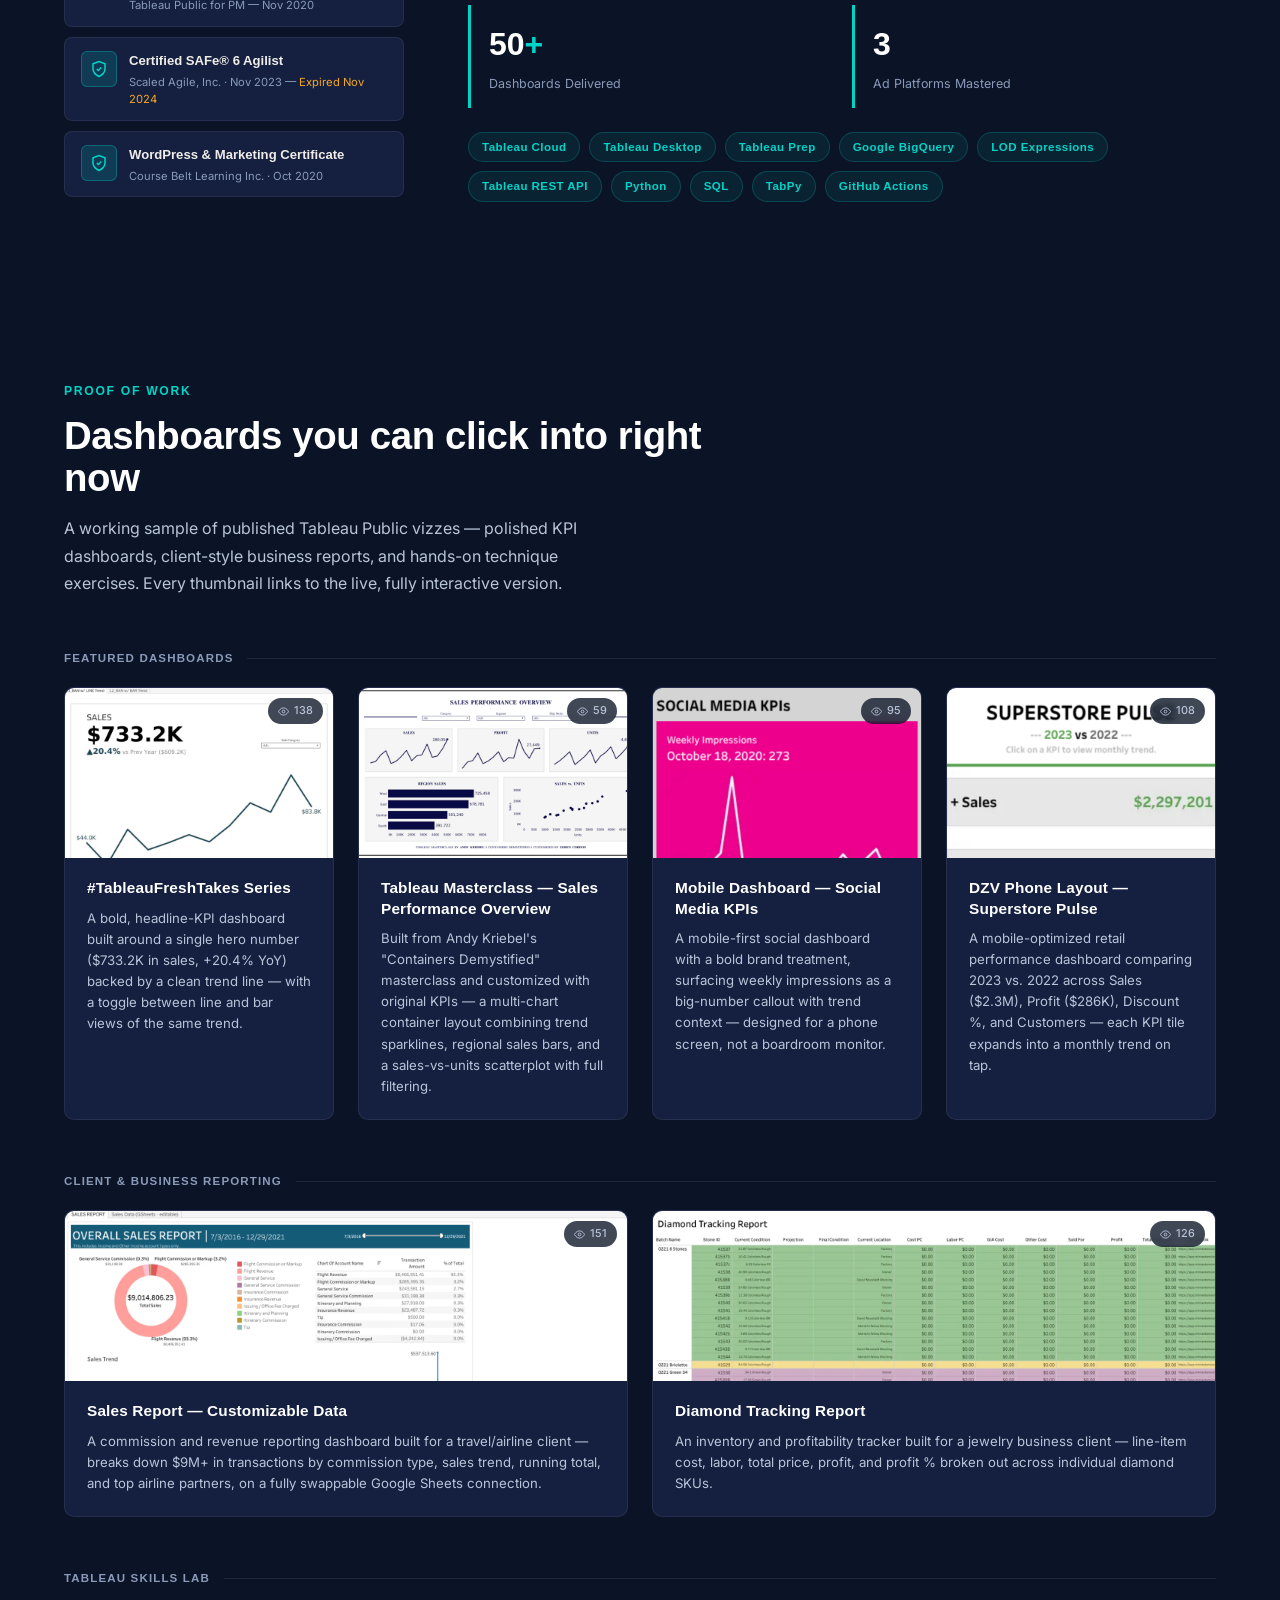
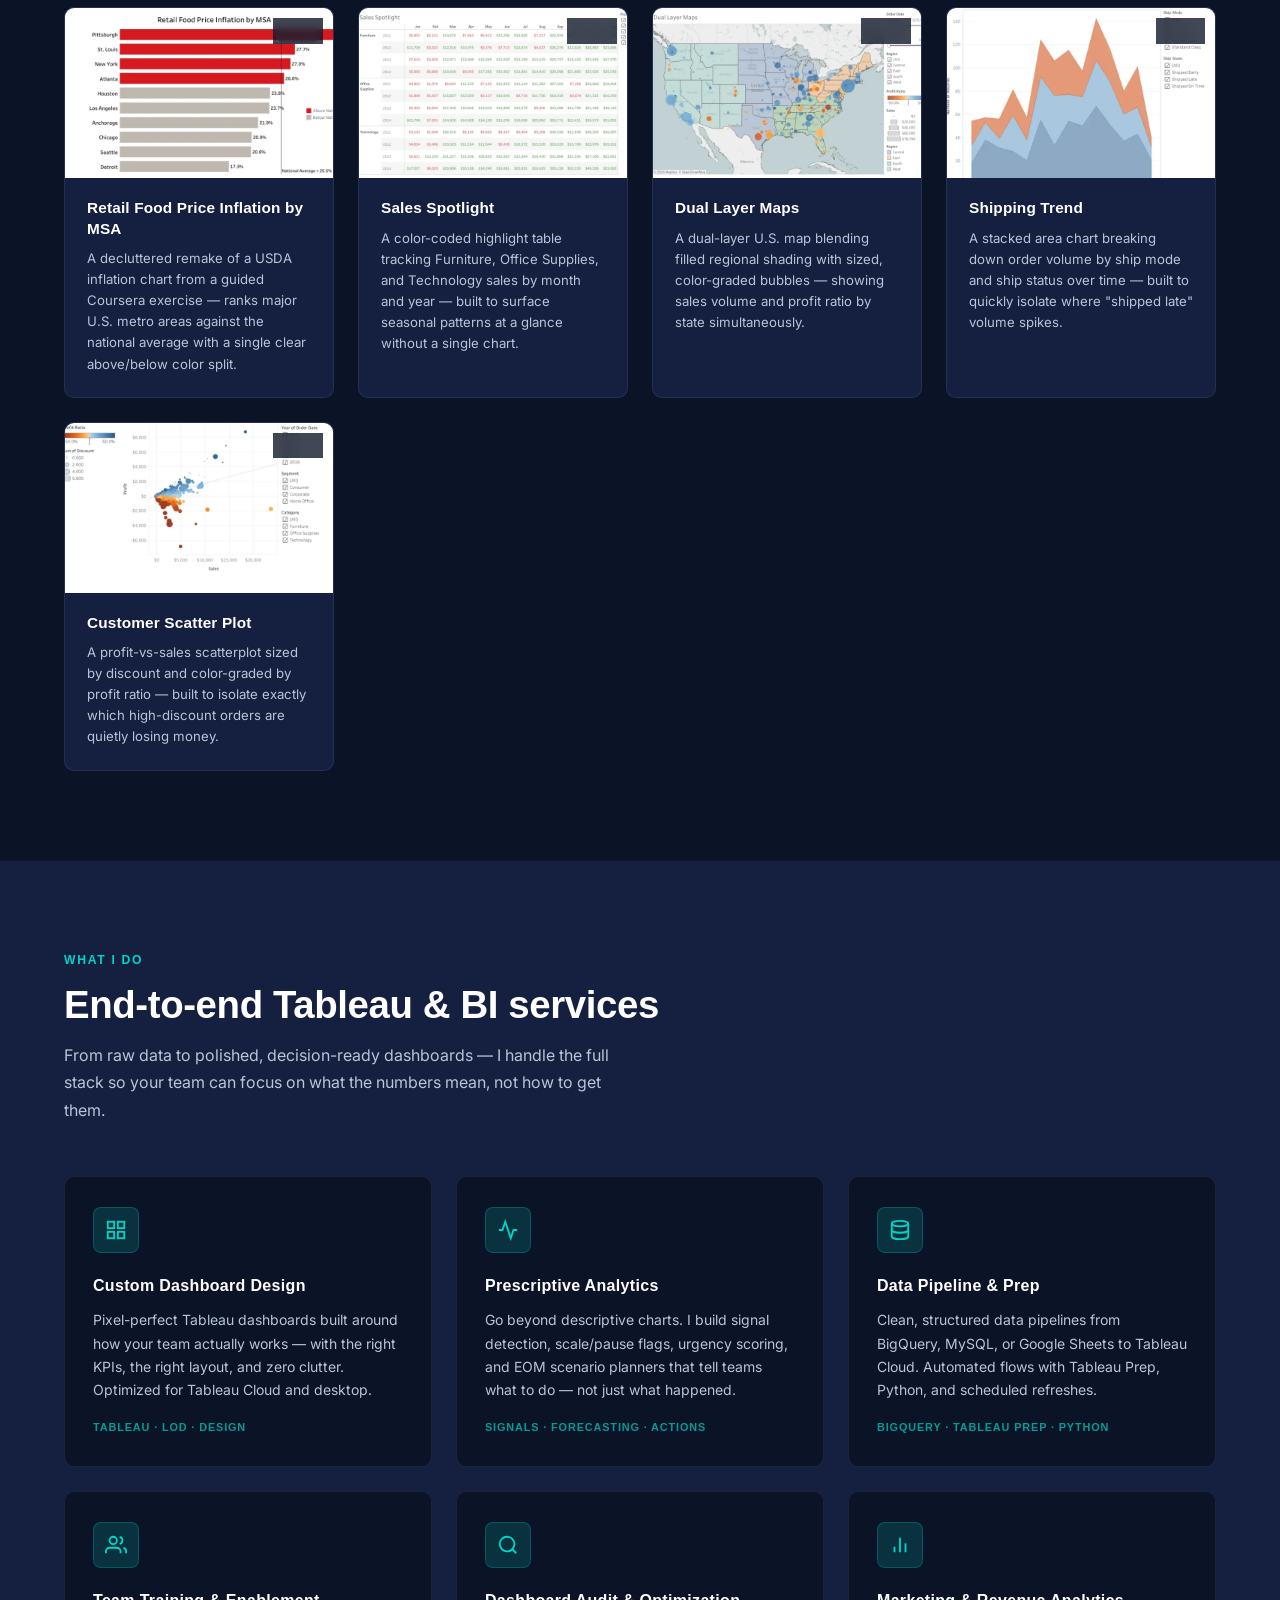
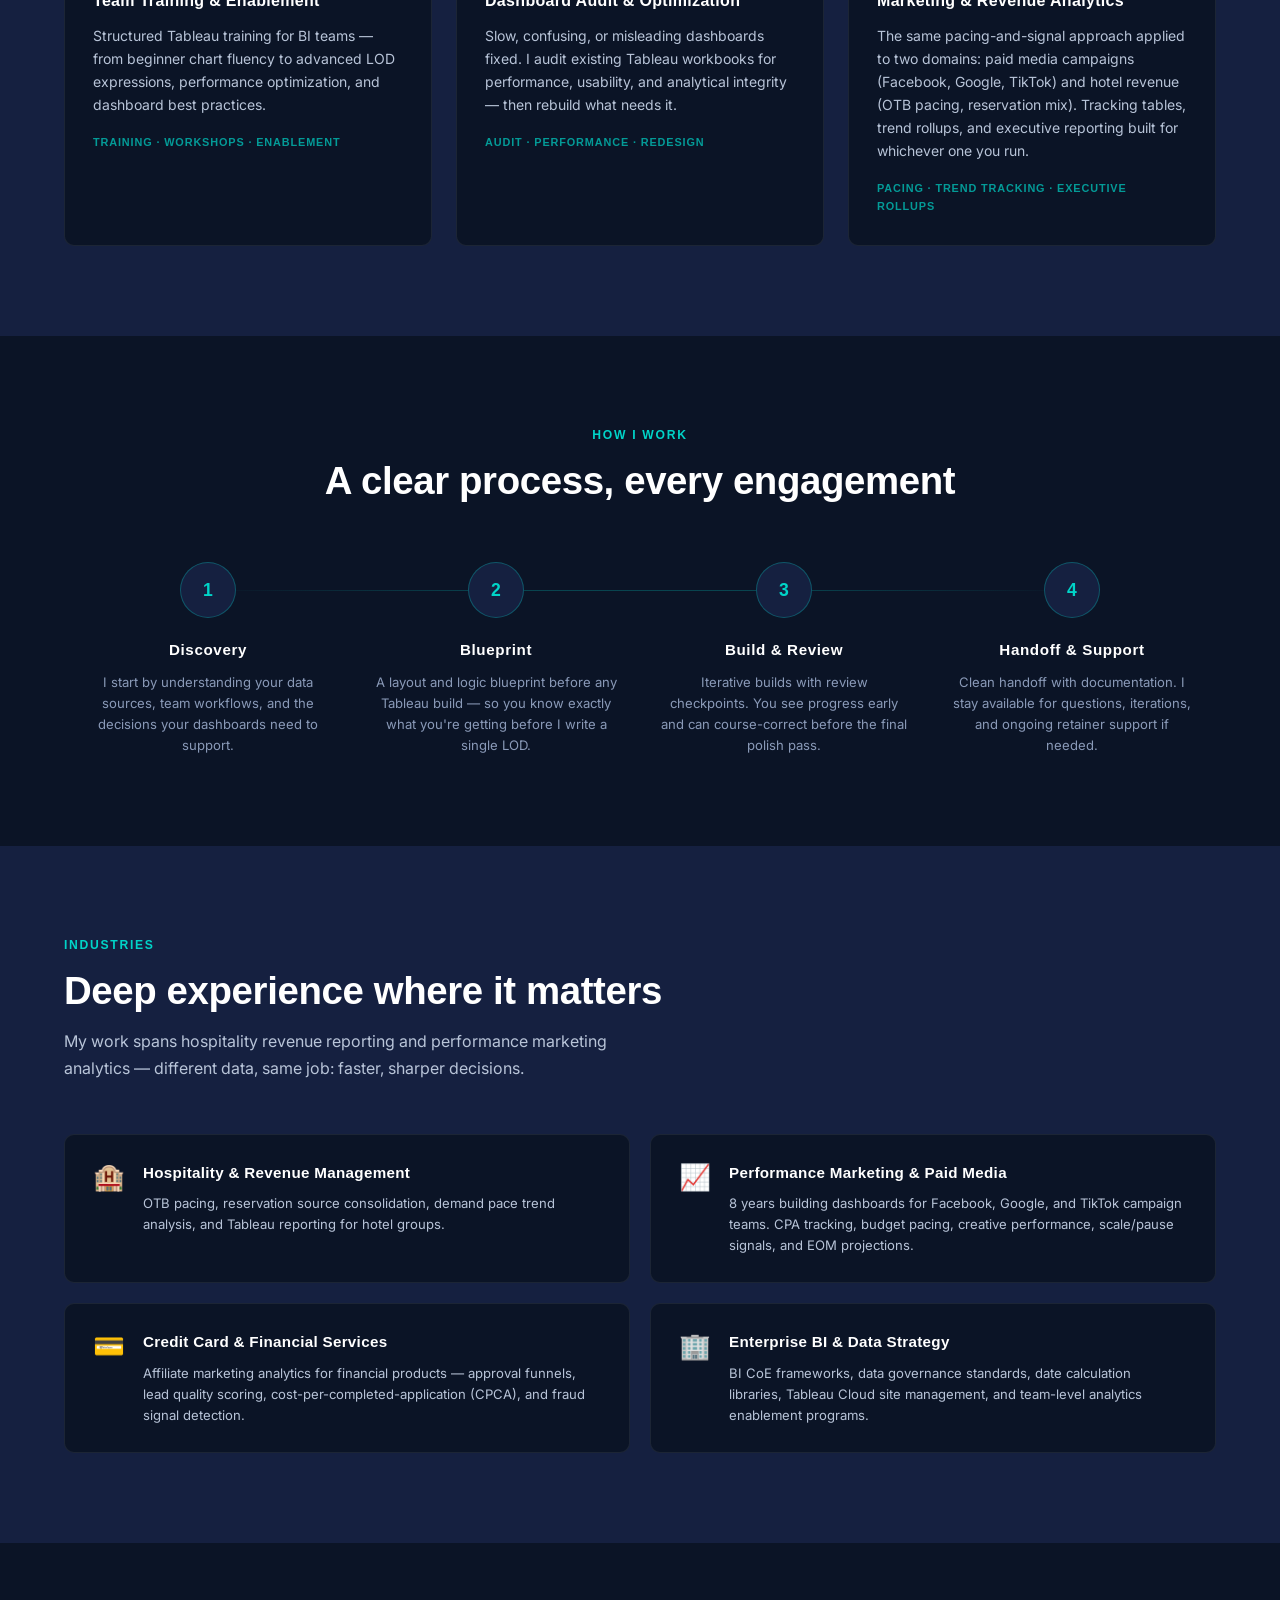
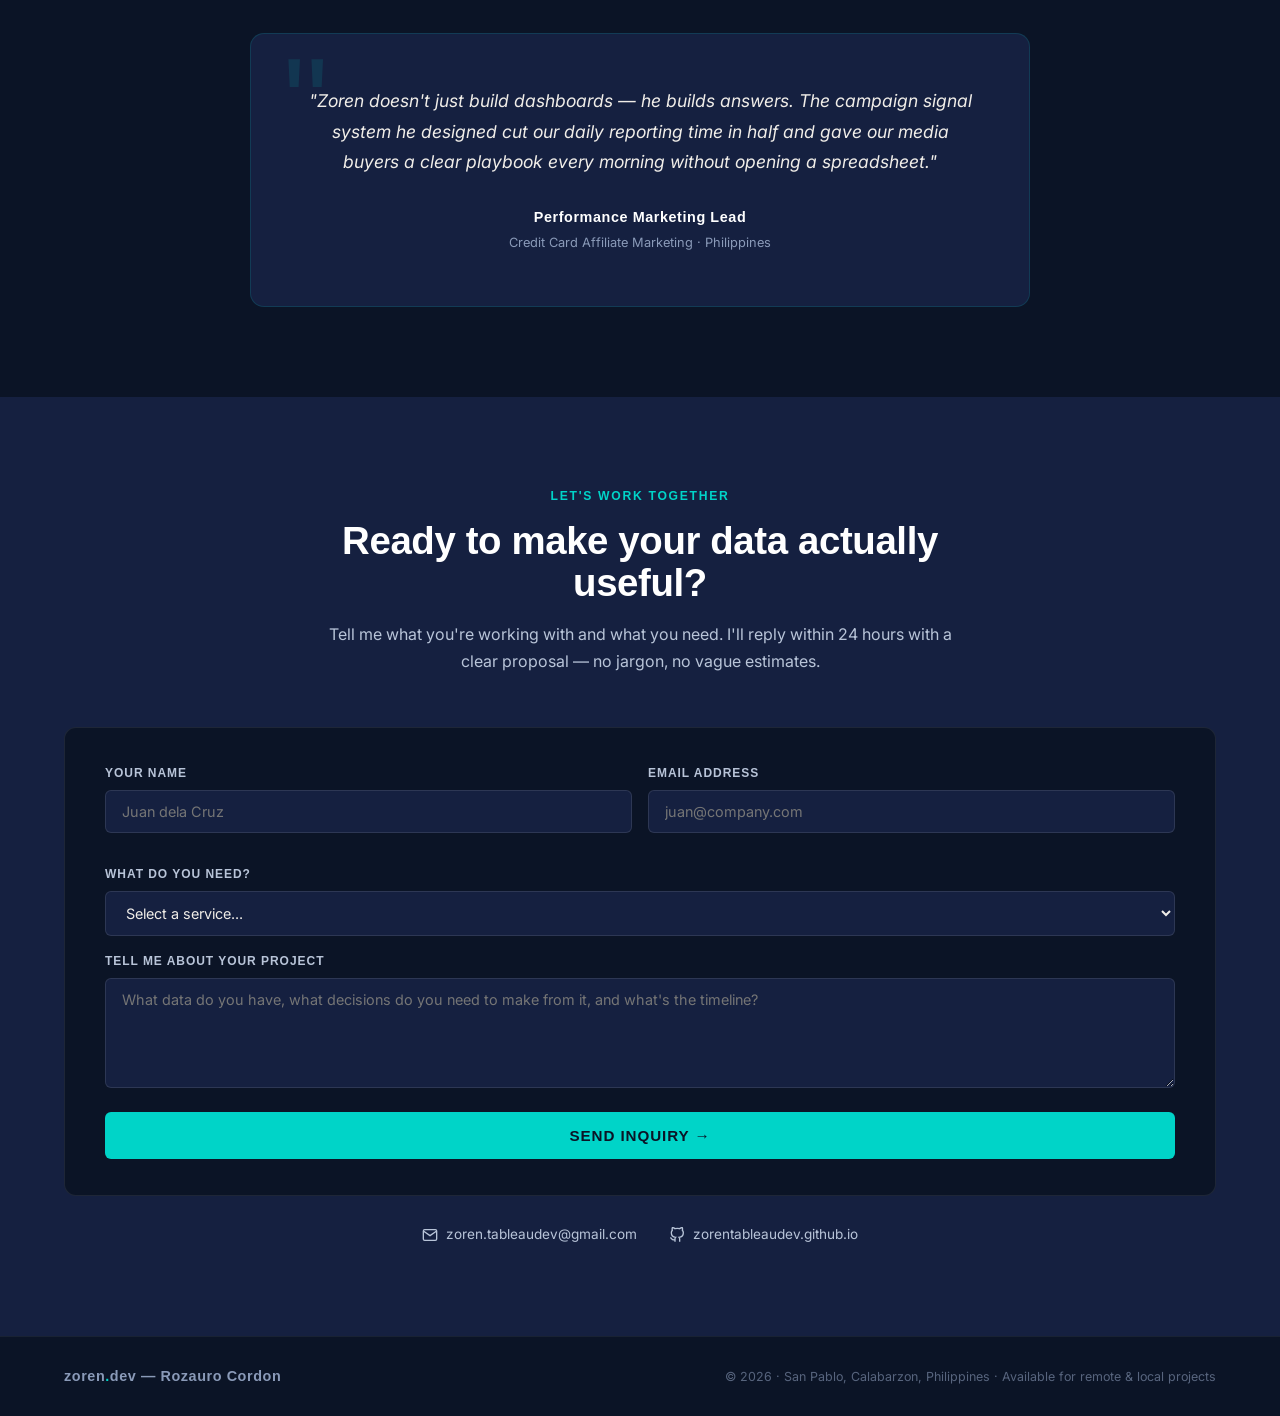
==== commit 6b782483: "Rebalance site copy toward hospitality work, not just marketing Bio, hero, trust bar, industries ord" ====
--- a/index.html
+++ b/index.html
@@ -340,7 +340,7 @@
 
     .cert-badges { display: flex; flex-direction: column; gap: 10px; width: 100%; }
     .cert-badge {
-      display: flex; align-items: center; gap: 12px;
+      display: flex; align-items: flex-start; gap: 12px;
       background: var(--navy-mid);
       border: 1px solid rgba(255,255,255,0.07);
       border-radius: 8px;
@@ -352,6 +352,7 @@
       border: 1px solid rgba(0,212,200,0.3);
       display: flex; align-items: center; justify-content: center;
       flex-shrink: 0;
+      margin-top: 1px;
     }
     .cert-text {
       font-family: 'Bahnschrift', 'DIN Alternate', sans-serif;
@@ -363,7 +364,11 @@
       font-family: 'Inter', sans-serif;
       font-size: 0.7rem;
       color: var(--slate);
-      margin-top: 2px;
+      margin-top: 3px;
+      line-height: 1.5;
+    }
+    .cert-expired {
+      color: var(--amber);
     }
 
     /* About right column */
@@ -783,7 +788,7 @@
       Turn your data into<br /><em>decisions that move</em> the business
     </h1>
     <p class="hero-sub">
-      I build Tableau dashboards and data pipelines that give marketing teams, analysts, and executives the clarity to act fast — not just reports that look good in a meeting.
+      I build Tableau dashboards and data pipelines that give revenue, marketing, and ops teams the clarity to act fast — not just reports that look good in a meeting.
     </p>
     <div class="hero-actions">
       <a href="#contact" class="btn-primary">Start a Project</a>
@@ -792,12 +797,12 @@
     <div class="hero-trust">
       <div class="trust-badge">
         <svg width="14" height="14" viewBox="0 0 24 24" fill="none" stroke="currentColor" stroke-width="2"><path d="M12 22s8-4 8-10V5l-8-3-8 3v7c0 6 8 10 8 10z"/><path d="M9 12l2 2 4-4"/></svg>
-        Tableau Certified Designer
+        5 Tableau Certifications
       </div>
       <div class="trust-sep"></div>
       <div class="trust-badge">
         <svg width="14" height="14" viewBox="0 0 24 24" fill="none" stroke="currentColor" stroke-width="2"><path d="M12 22s8-4 8-10V5l-8-3-8 3v7c0 6 8 10 8 10z"/><path d="M9 12l2 2 4-4"/></svg>
-        Tableau Certified Analyst
+        Coursera Data Visualization
       </div>
       <div class="trust-sep"></div>
       <div class="trust-badge">
@@ -824,11 +829,10 @@
 <!-- ── TRUST BAR ── -->
 <div class="trust-bar">
   <span class="trust-item">Tableau Cloud</span>
+  <span class="trust-item">Tableau Desktop</span>
+  <span class="trust-item">Tableau Prep</span>
   <span class="trust-item">Google BigQuery</span>
-  <span class="trust-item">Facebook Ads</span>
-  <span class="trust-item">Google Ads</span>
-  <span class="trust-item">TikTok Ads</span>
-  <span class="trust-item">Tableau Prep</span>
+  <span class="trust-item">Paid Media Platforms</span>
 </div>
 
 <!-- ── ABOUT ── -->
@@ -849,8 +853,8 @@
             <svg width="18" height="18" viewBox="0 0 24 24" fill="none" stroke="#00D4C8" stroke-width="2"><path d="M12 22s8-4 8-10V5l-8-3-8 3v7c0 6 8 10 8 10z"/><path d="M9 12l2 2 4-4"/></svg>
           </div>
           <div>
-            <div class="cert-text">Tableau Certified Designer</div>
-            <div class="cert-sub">Salesforce / Tableau</div>
+            <div class="cert-text">Tableau Role Certificates (5)</div>
+            <div class="cert-sub">Tableau · Author, Consumer, Analyst, Designer, Developer — 2020</div>
           </div>
         </div>
         <div class="cert-badge">
@@ -858,8 +862,26 @@
             <svg width="18" height="18" viewBox="0 0 24 24" fill="none" stroke="#00D4C8" stroke-width="2"><path d="M12 22s8-4 8-10V5l-8-3-8 3v7c0 6 8 10 8 10z"/><path d="M9 12l2 2 4-4"/></svg>
           </div>
           <div>
-            <div class="cert-text">Tableau Certified Analyst</div>
-            <div class="cert-sub">Salesforce / Tableau</div>
+            <div class="cert-text">Tableau Data Visualization</div>
+            <div class="cert-sub">Coursera · Visual Analytics with Tableau & Tableau Public for PM — Nov 2020</div>
+          </div>
+        </div>
+        <div class="cert-badge">
+          <div class="cert-icon">
+            <svg width="18" height="18" viewBox="0 0 24 24" fill="none" stroke="#00D4C8" stroke-width="2"><path d="M12 22s8-4 8-10V5l-8-3-8 3v7c0 6 8 10 8 10z"/><path d="M9 12l2 2 4-4"/></svg>
+          </div>
+          <div>
+            <div class="cert-text">Certified SAFe® 6 Agilist</div>
+            <div class="cert-sub">Scaled Agile, Inc. · Nov 2023 — <span class="cert-expired">Expired Nov 2024</span></div>
+          </div>
+        </div>
+        <div class="cert-badge">
+          <div class="cert-icon">
+            <svg width="18" height="18" viewBox="0 0 24 24" fill="none" stroke="#00D4C8" stroke-width="2"><path d="M12 22s8-4 8-10V5l-8-3-8 3v7c0 6 8 10 8 10z"/><path d="M9 12l2 2 4-4"/></svg>
+          </div>
+          <div>
+            <div class="cert-text">WordPress & Marketing Certificate</div>
+            <div class="cert-sub">Course Belt Learning Inc. · Oct 2020</div>
           </div>
         </div>
       </div>
@@ -870,13 +892,13 @@
       <div class="section-eyebrow">About Me</div>
       <h2 class="section-heading">BI practitioner who speaks both data and business</h2>
       <p class="body-font" style="color: var(--slate-light); line-height: 1.75; margin-bottom: 14px; font-family: 'Inter', sans-serif;">
-        I'm Zoren Cordon, a Tableau Developer and BI Consultant based in the Philippines with 8 years of experience building analytics solutions for performance marketing teams.
+        I'm Zoren Cordon, a Tableau Developer and BI Consultant based in the Philippines with 8 years of experience building analytics solutions across hospitality and performance marketing.
       </p>
       <p class="body-font" style="color: var(--slate-light); line-height: 1.75; margin-bottom: 14px; font-family: 'Inter', sans-serif;">
-        My specialty is translating messy campaign data — Facebook, Google, TikTok — into prescriptive dashboards that don't just show what happened, but tell teams exactly what to do next.
+        Today, as an Analytics Consultant at IHG Hotels &amp; Resorts, I build the reporting that revenue and operations teams check every day — OTB pacing, reservation source mix, and demand trend tracking that turns booking data into a next-best-action, not just a status update.
       </p>
       <p class="body-font" style="color: var(--slate-light); line-height: 1.75; font-family: 'Inter', sans-serif;">
-        I've worked inside a BI Center of Excellence supporting media buyers and performance analysts in credit card affiliate marketing, building signal detection systems, EOM scenario planners, and executive reporting suites on Tableau Cloud backed by Google BigQuery.
+        Earlier, inside a BI Center of Excellence, I supported media buyers and performance analysts in credit card affiliate marketing — building signal detection systems, EOM scenario planners, and executive reporting suites on Tableau Cloud backed by Google BigQuery.
       </p>
 
       <div class="about-about-stats">
@@ -885,7 +907,7 @@
           <div class="stat-label">Years in Tableau & BI</div>
         </div>
         <div class="stat-card">
-          <div class="stat-num">2</div>
+          <div class="stat-num">5</div>
           <div class="stat-label">Tableau Certifications</div>
         </div>
         <div class="stat-card">
@@ -1116,9 +1138,9 @@
     </div>
     <div class="service-card reveal">
       <div class="service-icon"><svg width="22" height="22" viewBox="0 0 24 24" fill="none" stroke="#00D4C8" stroke-width="2"><line x1="18" y1="20" x2="18" y2="10"/><line x1="12" y1="20" x2="12" y2="4"/><line x1="6" y1="20" x2="6" y2="14"/></svg></div>
-      <div class="service-title">Marketing Analytics</div>
-      <div class="service-desc">Specialized reporting for paid media campaigns — Facebook, Google, TikTok. Pacing tables, CPA tracking, platform comparisons, and executive rollups purpose-built for performance teams.</div>
-      <div class="service-tag">Paid Media · CPA · Attribution</div>
+      <div class="service-title">Marketing & Revenue Analytics</div>
+      <div class="service-desc">The same pacing-and-signal approach applied to two domains: paid media campaigns (Facebook, Google, TikTok) and hotel revenue (OTB pacing, reservation mix). Tracking tables, trend rollups, and executive reporting built for whichever one you run.</div>
+      <div class="service-tag">Pacing · Trend Tracking · Executive Rollups</div>
     </div>
   </div>
 </section>
@@ -1142,12 +1164,12 @@
   <div class="reveal">
     <div class="section-eyebrow">Industries</div>
     <h2 class="section-heading">Deep experience where it matters</h2>
-    <p class="section-sub">Most of my work lives at the intersection of performance marketing and data — but the skills transfer wherever decisions need to be faster and sharper.</p>
+    <p class="section-sub">My work spans hospitality revenue reporting and performance marketing analytics — different data, same job: faster, sharper decisions.</p>
   </div>
   <div class="industries-grid reveal">
+    <div class="industry-card"><div class="ind-icon">🏨</div><div><div class="ind-title">Hospitality & Revenue Management</div><div class="ind-desc">OTB pacing, reservation source consolidation, demand pace trend analysis, and Tableau reporting for hotel groups.</div></div></div>
     <div class="industry-card"><div class="ind-icon">📈</div><div><div class="ind-title">Performance Marketing & Paid Media</div><div class="ind-desc">8 years building dashboards for Facebook, Google, and TikTok campaign teams. CPA tracking, budget pacing, creative performance, scale/pause signals, and EOM projections.</div></div></div>
     <div class="industry-card"><div class="ind-icon">💳</div><div><div class="ind-title">Credit Card & Financial Services</div><div class="ind-desc">Affiliate marketing analytics for financial products — approval funnels, lead quality scoring, cost-per-completed-application (CPCA), and fraud signal detection.</div></div></div>
-    <div class="industry-card"><div class="ind-icon">🏨</div><div><div class="ind-title">Hospitality & Revenue Management</div><div class="ind-desc">OTB pacing, reservation source consolidation, demand pace trend analysis, and Tableau reporting for hotel groups.</div></div></div>
     <div class="industry-card"><div class="ind-icon">🏢</div><div><div class="ind-title">Enterprise BI & Data Strategy</div><div class="ind-desc">BI CoE frameworks, data governance standards, date calculation libraries, Tableau Cloud site management, and team-level analytics enablement programs.</div></div></div>
   </div>
 </section>
@@ -1182,7 +1204,7 @@
           <option>Prescriptive Analytics / Signal Detection</option>
           <option>Data Pipeline & Tableau Prep</option>
           <option>Dashboard Audit & Optimization</option>
-          <option>Marketing Analytics (Paid Media)</option>
+          <option>Marketing & Revenue Analytics</option>
           <option>Team Training & Enablement</option>
           <option>Other / Not Sure Yet</option>
         </select>
